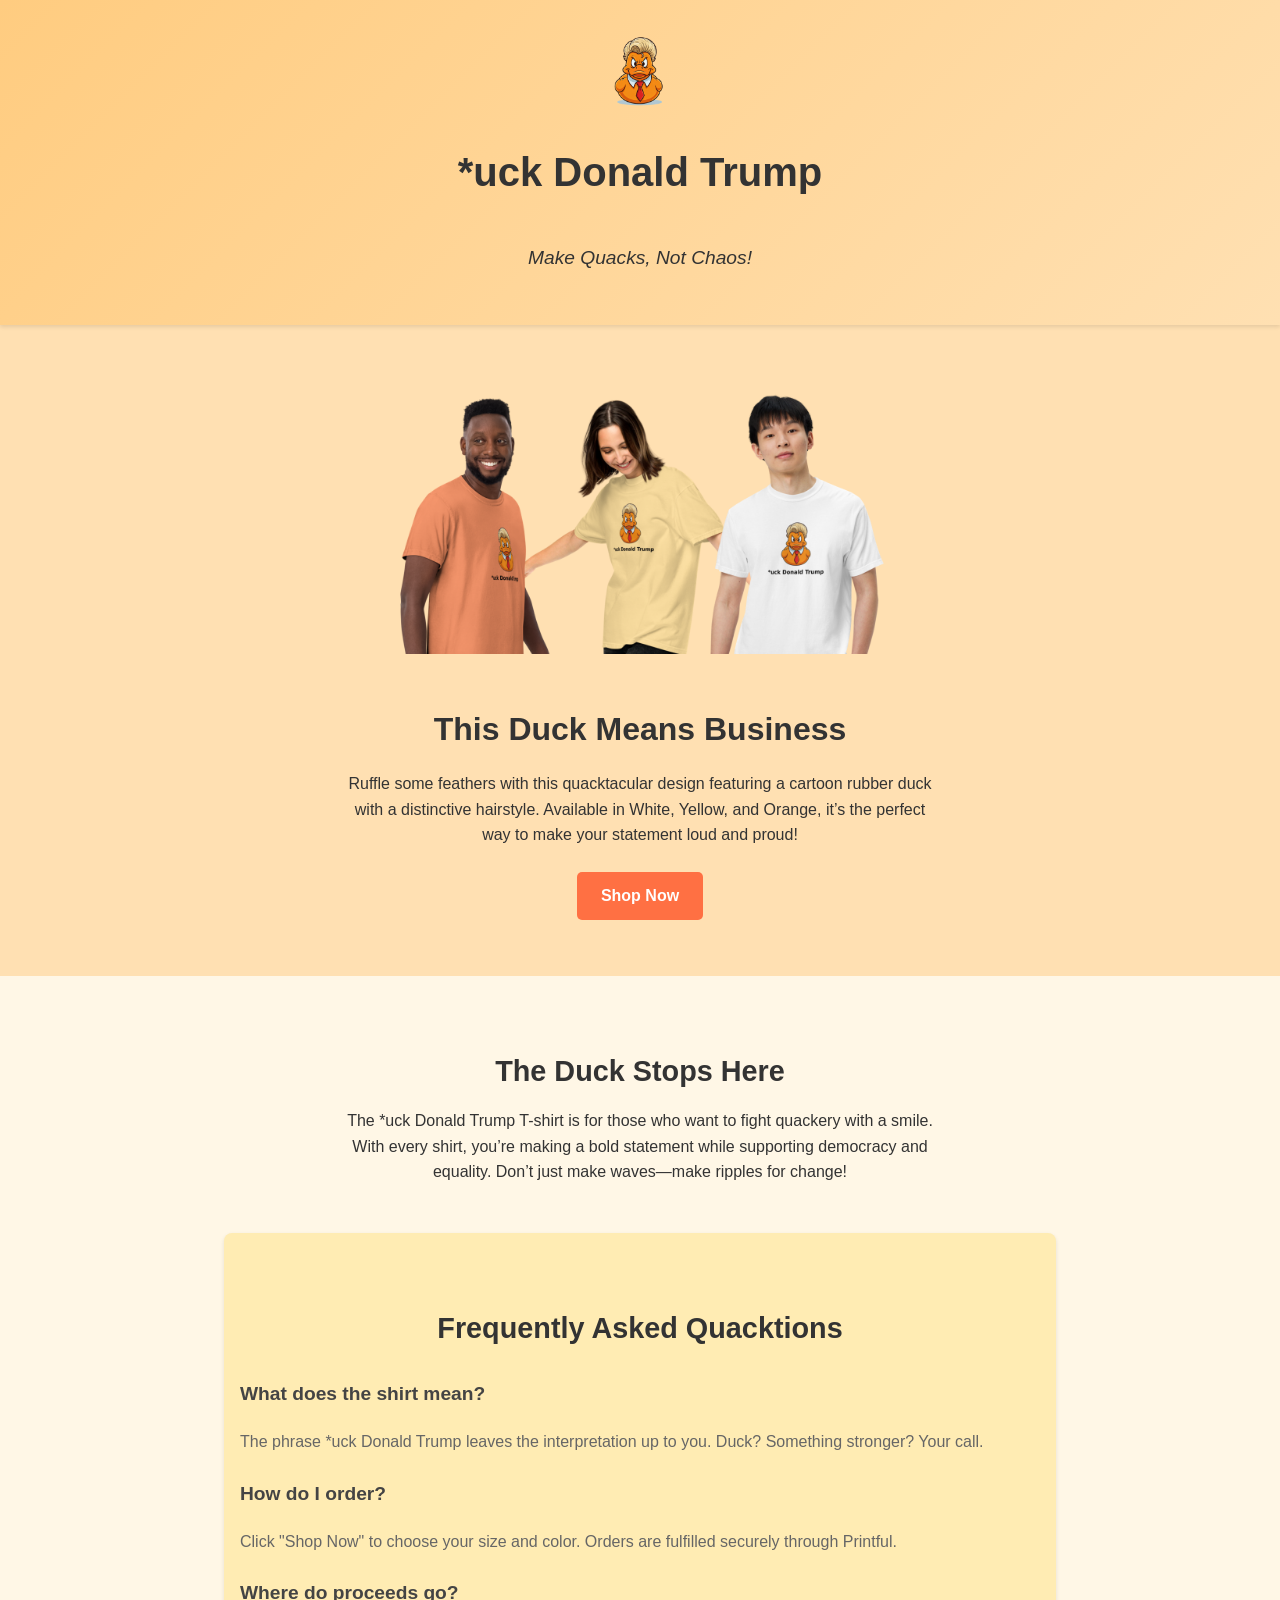
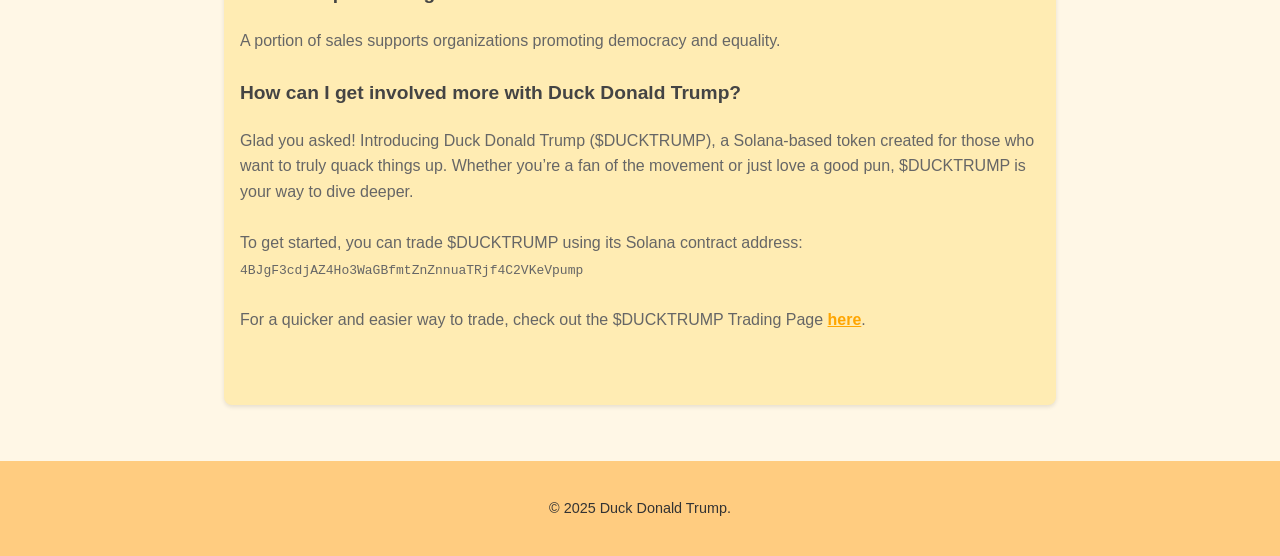
==== index.html @ 755a2a60 "Increased FAQ padding on Desktop..." ====
<!DOCTYPE html>
<html lang="en">
  <head>
    <meta charset="UTF-8" />
    <meta name="viewport" content="width=device-width, initial-scale=1.0" />
    <meta
      name="description"
      content="Shop the *uck Donald Trump T-shirt featuring a cartoon duck with a unique hairstyle. Available in White, Yellow, and Orange, this T-shirt is perfect for making a bold statement with a touch of humor."
    />
    <meta
      name="keywords"
      content="Duck Donald Trump, anti-Trump T-shirt, funny political shirt, rubber duck design, political humor merchandise"
    />
    <meta name="author" content="DuckDonaldTrump" />
    <title>Duck Donald Trump</title>
    <link rel="stylesheet" href="style.css" />
    <link
      rel="shortcut icon"
      type="image/x-icon"
      href="./images/Duck Trump Logo.png"
    />
    <!-- Google tag (gtag.js) -->
    <script
      async
      src="https://www.googletagmanager.com/gtag/js?id=G-KZ0D9X848Z"
    ></script>
    <script>
      window.dataLayer = window.dataLayer || [];
      function gtag() {
        dataLayer.push(arguments);
      }
      gtag("js", new Date());

      gtag("config", "G-KZ0D9X848Z");
    </script>
  </head>

  <body>
    <header>
      <div class="logo">
        <img src="./images/Duck Trump Logo.png" alt="Rubber duck logo" />
      </div>
      <h1 class="main-title">*uck Donald Trump</h1>
      <p class="tagline">Make Quacks, Not Chaos!</p>
    </header>

    <main>
      <section class="hero">
        <img
          src="./images/Duck Shirts.png"
          alt="*uck Donald Trump T-shirt in white, yellow, and orange"
          class="hero-image"
        />
        <h2 class="hero-title">This Duck Means Business</h2>
        <p class="hero-text">
          Ruffle some feathers with this quacktacular design featuring a cartoon
          rubber duck with a distinctive hairstyle. Available in White, Yellow,
          and Orange, it’s the perfect way to make your statement loud and
          proud!
        </p>
        <a
          href="https://duckdonaldtrump.printful.me/product/uck-donald-trump-t-shirt"
          class="btn"
          >Shop Now</a
        >
      </section>

      <section class="about">
        <h2 class="section-title">The Duck Stops Here</h2>
        <p class="about-text">
          The *uck Donald Trump T-shirt is for those who want to fight quackery
          with a smile. With every shirt, you’re making a bold statement while
          supporting democracy and equality. Don’t just make waves—make ripples
          for change!
        </p>
      </section>

      <section class="faq">
        <h2 class="section-title">Frequently Asked Quacktions</h2>
        <div class="faq-item">
          <h3 class="faq-question">What does the shirt mean?</h3>
          <p class="faq-answer">
            The phrase *uck Donald Trump leaves the interpretation up to you.
            Duck? Something stronger? Your call.
          </p>
        </div>
        <div class="faq-item">
          <h3 class="faq-question">How do I order?</h3>
          <p class="faq-answer">
            Click "Shop Now" to choose your size and color. Orders are fulfilled
            securely through Printful.
          </p>
        </div>
        <div class="faq-item">
          <h3 class="faq-question">Where do proceeds go?</h3>
          <p class="faq-answer">
            A portion of sales supports organizations promoting democracy and
            equality.
          </p>
        </div>
        <div class="faq-item">
          <h3 class="faq-question">
            How can I get involved more with Duck Donald Trump?
          </h3>
          <p class="faq-answer">
            Glad you asked! Introducing Duck Donald Trump ($DUCKTRUMP), a
            Solana-based token created for those who want to truly quack things
            up. Whether you’re a fan of the movement or just love a good pun,
            $DUCKTRUMP is your way to dive deeper.
            <br /><br />
            To get started, you can trade $DUCKTRUMP using its Solana contract
            address:
            <code>4BJgF3cdjAZ4Ho3WaGBfmtZnZnnuaTRjf4C2VKeVpump</code>
            <br /><br />
            For a quicker and easier way to trade, check out the $DUCKTRUMP
            Trading Page
            <a
              href="https://pump.fun/coin/4BJgF3cdjAZ4Ho3WaGBfmtZnZnnuaTRjf4C2VKeVpump"
              target="_blank"
              rel="noopener noreferrer"
              style="
                color: #ffa500;
                font-weight: bold;
                text-decoration: underline;
              "
              >here</a
            >.
          </p>
        </div>
      </section>
    </main>

    <footer>
      <p>© 2025 Duck Donald Trump.</p>
    </footer>

    <script src="script.js"></script>
  </body>
</html>
---- style.css ----
/* General Styles */
body {
  font-family: 'Comic Sans MS', 'Arial', sans-serif;
  margin: 0;
  padding: 0;
  background: #fff7e6;
  color: #333;
  line-height: 1.6;
  position: relative; /* Ensure body is a positioned element for the duck effect */
  overflow-x: hidden; /* Prevent horizontal scroll */
}

a {
  text-decoration: none;
  color: inherit;
}

header {
  background: linear-gradient(135deg, #ffcc80, #ffe0b2);
  color: #333;
  text-align: center;
  padding: 2em 1em;
  box-shadow: 0 2px 4px rgba(0, 0, 0, 0.1);
  position: sticky;
  top: 0;
  z-index: 1000;
  display: flex;
  flex-direction: column;
  align-items: center;
  position: relative; /* Ensure header is a positioned element for the duck effect */
}

header .logo img {
  max-width: 80px;
  margin-bottom: 0;
}

.main-title {
  font-size: 2.5em;
  margin: 0.5em 0;
  font-weight: bold;
}

.tagline {
  font-size: 1.2em;
  font-style: italic;
}

.hero {
  text-align: center;
  padding: 3em 1em;
  background: #ffe0b2;
}

.hero-image {
  max-width: 500px;
  width: 80%;
  margin: 0 auto 1em;
}

.hero-title {
  font-size: 2em;
  margin-bottom: 0.5em;
}

.hero-text {
  font-size: 1em;
  max-width: 600px;
  margin: 0 auto 1.5em;
}

.btn {
  display: inline-block;
  padding: 0.7em 1.5em;
  background: #ff7043;
  color: #fff;
  font-size: 1em;
  text-decoration: none;
  border-radius: 5px;
  font-weight: bold;
  transition: background 0.3s ease;
  position: relative;
  overflow: hidden;
}

.btn:hover {
  background: #f4511e;
  transform: scale(1.05);
}

/* About Section */
.about {
  text-align: center;
  padding: 3em 1em;
}

.about .section-title {
  font-size: 1.8em;
  margin-bottom: 0.5em;
}

.about-text {
  font-size: 1em;
  max-width: 600px;
  margin: 0 auto;
}

/* FAQ Section */
.faq {
  background: #ffecb3;
  padding: 3em 1em;
  text-align: center; /* Center-align the section */
  max-width: 800px; /* Limit width for better alignment on desktop */
  margin: 0 auto; /* Center the FAQ section horizontally */
  box-shadow: 0 2px 4px rgba(0, 0, 0, 0.1); /* Optional: Add a subtle shadow for better visual distinction */
  border-radius: 8px; /* Optional: Add rounded corners for a softer look */
  margin-bottom: 3.5em;
}

.faq .section-title {
  font-size: 1.8em;
  margin-bottom: 1em;
  text-align: center;
  color: #333; /* Adjusted color for better readability */
}

.faq-item {
  margin-bottom: 1.5em;
  text-align: left; /* Keep FAQ items left-aligned for readability */
  margin-left: auto; /* Align items within the centered container */
  margin-right: auto;
}

.faq-question {
  font-size: 1.2em;
  font-weight: bold;
  color: #444; /* Adjusted for consistency */
}

.faq-answer {
  font-size: 1em;
  margin-top: 0.5em;
  color: #666;
  line-height: 1.6; /* Improve readability with better spacing */
}

/* Footer */
footer {
  background: #ffcc80;
  text-align: center;
  padding: 1.5em;
  font-size: 0.9em;
}

footer a:hover {
  text-decoration: underline;
}

/* Duck Effect */
.duck {
  position: absolute;
  width: 80px;
  height: 80px;
  background: url('duck-image.png') no-repeat center center;
  background-size: contain;
  animation: float 5s ease-in-out infinite;
  pointer-events: none;
  z-index: 5000; /* Ensure ducks are above other content */
}

.duck.random {
  animation: float 10s ease-in-out infinite, randomMove 10s ease-in-out infinite;
}

@keyframes float {
  0%, 100% {
    transform: translateY(0);
  }
  50% {
    transform: translateY(-10px);
  }
}

@keyframes randomMove {
  0% {
    left: 0%;
    top: 10%;
  }
  25% {
    left: 30%;
    top: 5%;
  }
  50% {
    left: 50%;
    top: 15%;
  }
  75% {
    left: 70%;
    top: 5%;
  }
  100% {
    left: 100%;
    top: 10%;
  }
}

/* Mobile Styles */
@media screen and (max-width: 768px) {
  header {
    flex-direction: row;
    justify-content: flex-start;
    align-items: center;
    padding: 1.5em;
  }

  header .logo img {
    max-width: 60px;
    margin-right: 1em;
  }

  .main-title {
    font-size: 1.8em;
  }

  .tagline {
    display: none;
  }

  .hero-image {
    max-width: 300px;
  }

  .hero-title {
    font-size: 1.5em;
  }

  .hero-text {
    font-size: 0.9em;
  }

  .faq {
    padding: 2em 1em; /* Adjust padding for smaller screens */
    max-width: 90%; /* Ensure the section fits well on mobile devices */
  }

  .faq .section-title {
    font-size: 1.5em; /* Scale down title size for smaller screens */
  }

  .faq-answer {
    font-size: 0.9em; /* Slightly smaller text for answers on mobile */
  }
}
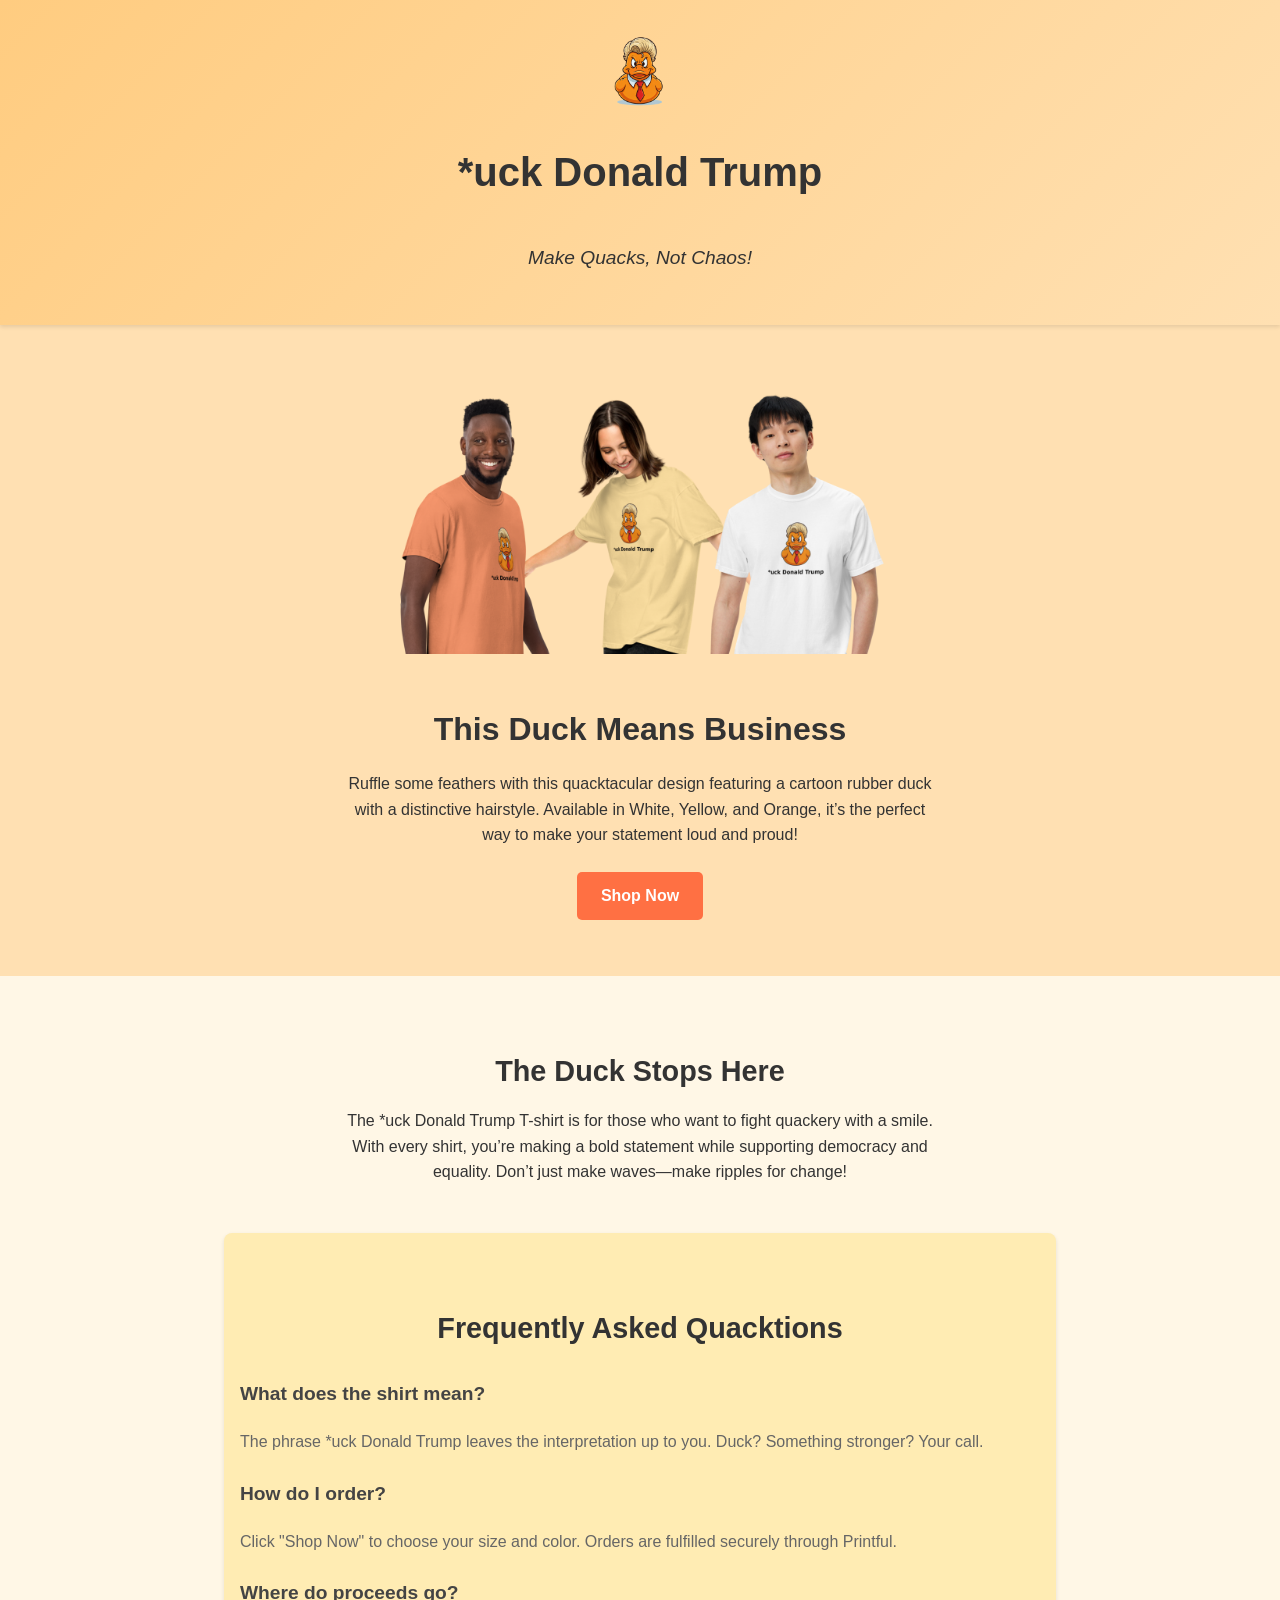
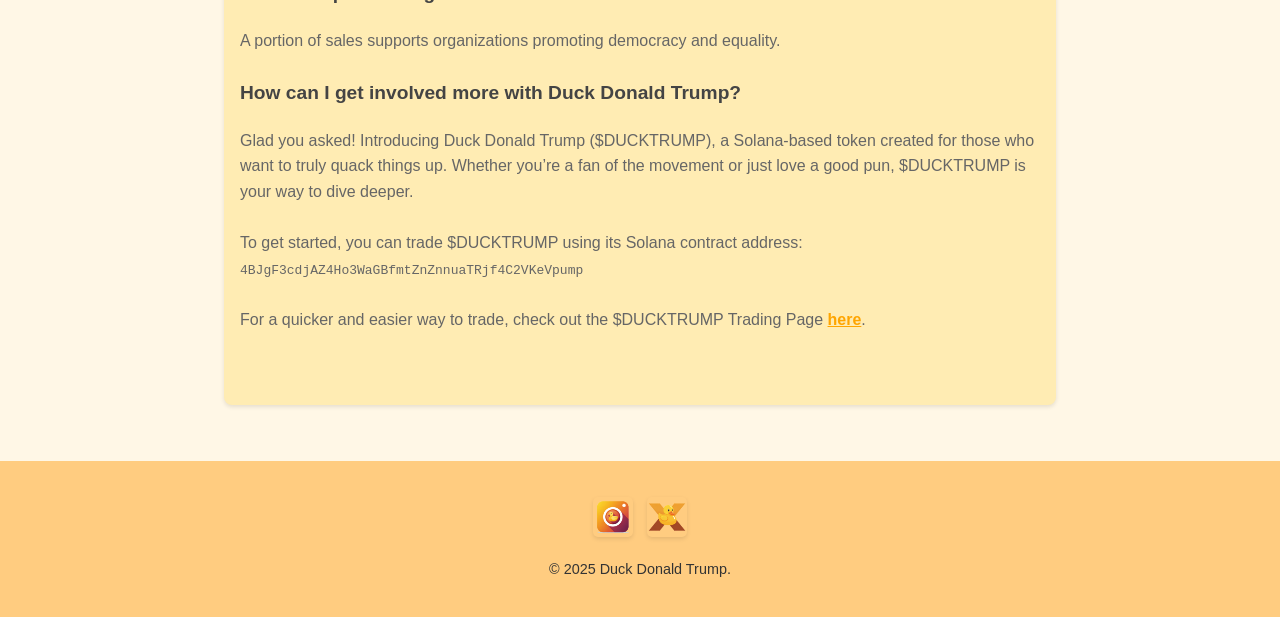
==== commit 1cef3bb6: "Socials" ====
--- a/index.html
+++ b/index.html
@@ -131,6 +131,30 @@
     </main>
 
     <footer>
+      <div class="social-links">
+        <a
+          href="https://www.instagram.com/_uckdonaldtrump"
+          target="_blank"
+          rel="noopener noreferrer"
+        >
+          <img
+            src="./images/Instagram Social Icon.png"
+            alt="Instagram"
+            class="social-icon"
+          />
+        </a>
+        <a
+          href="https://x.com/_uckTrump"
+          target="_blank"
+          rel="noopener noreferrer"
+        >
+          <img
+            src="./images/X Social Icon.png"
+            alt="Twitter/X"
+            class="social-icon"
+          />
+        </a>
+      </div>
       <p>© 2025 Duck Donald Trump.</p>
     </footer>
 
--- a/style.css
+++ b/style.css
@@ -156,6 +156,31 @@
   text-decoration: underline;
 }
 
+.social-links {
+  display: flex;
+  justify-content: center;
+  gap: 1em; /* Space between the icons */
+  margin-top: 1em;
+}
+
+.social-links a {
+  display: inline-block;
+  transition: transform 0.3s ease;
+}
+
+.social-links a:hover {
+  transform: scale(1.1); /* Slight zoom on hover */
+}
+
+.social-icon {
+  width: 40px; /* Adjust the size as needed */
+  height: 40px;
+  object-fit: cover;
+  border-radius: 5px; /* Add slight rounding for consistency */
+  box-shadow: 0 2px 4px rgba(0, 0, 0, 0.1); /* Add a subtle shadow for depth */
+}
+
+
 /* Duck Effect */
 .duck {
   position: absolute;
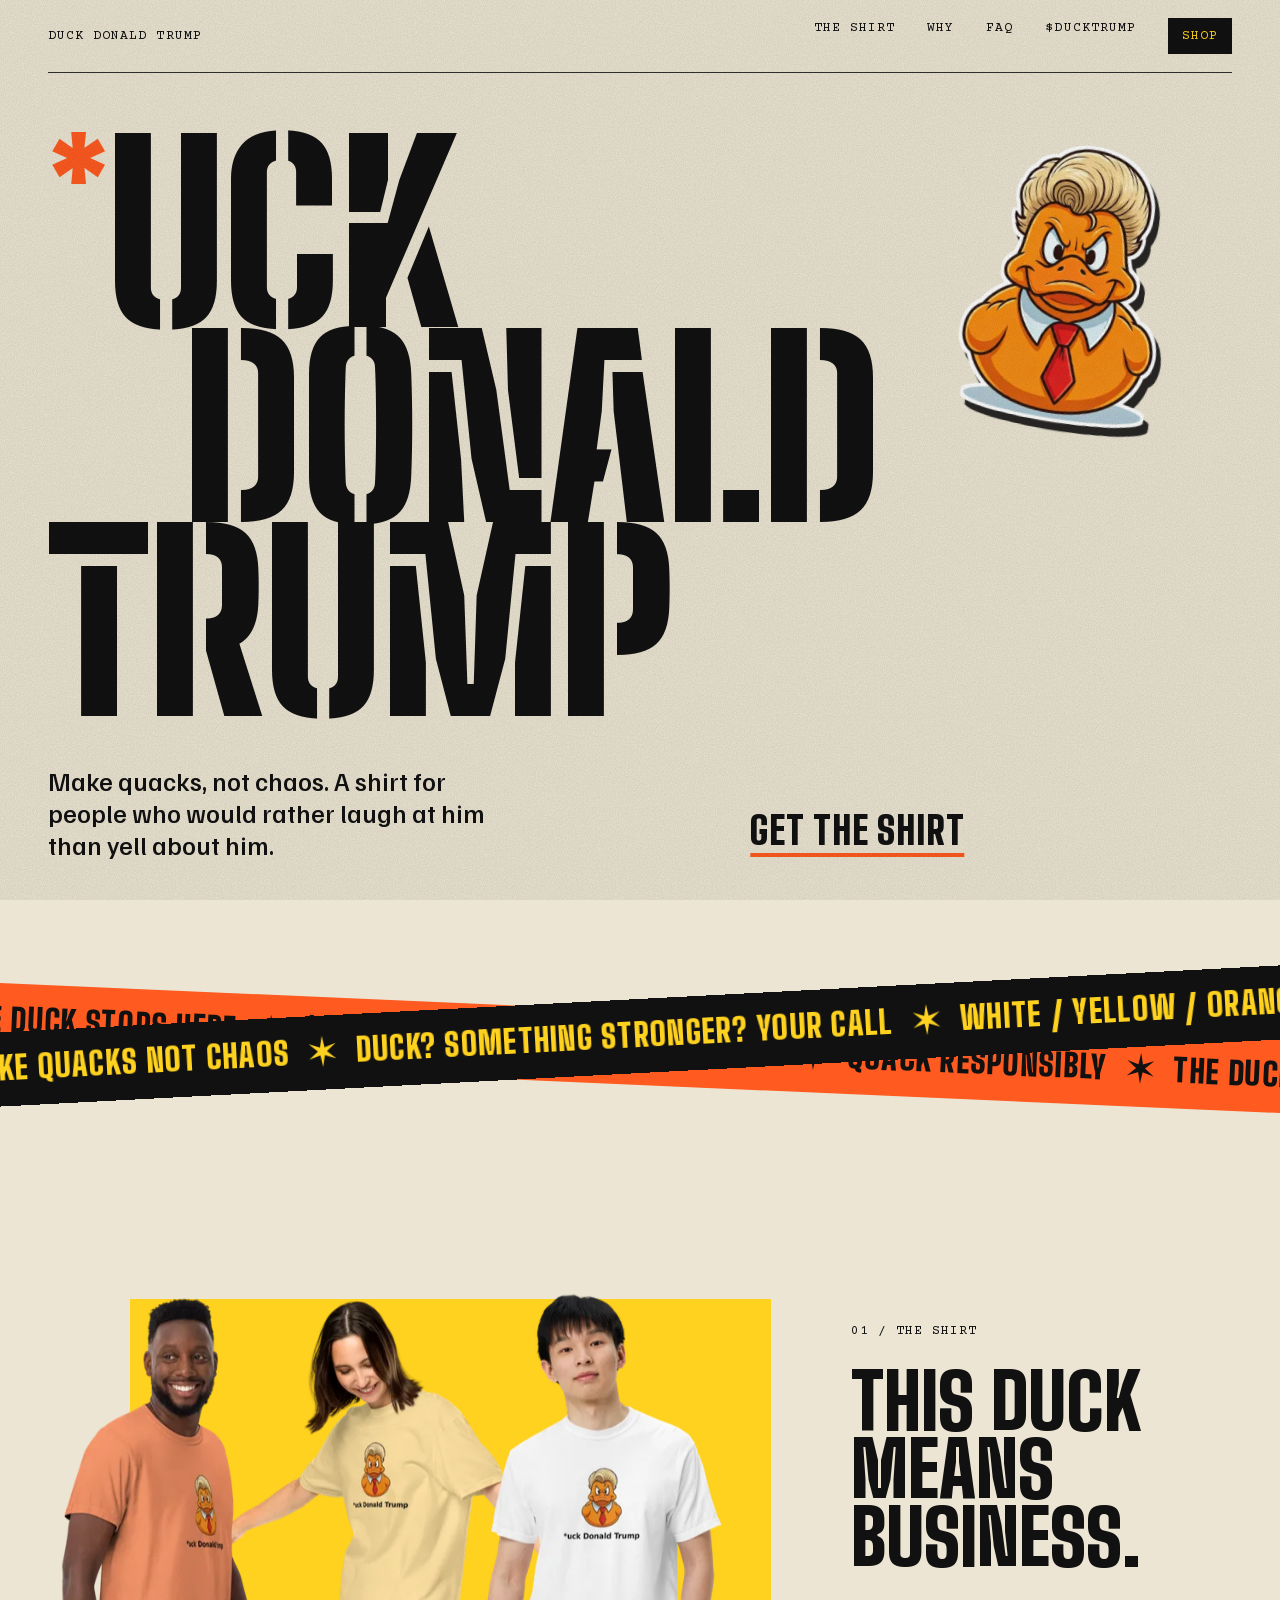
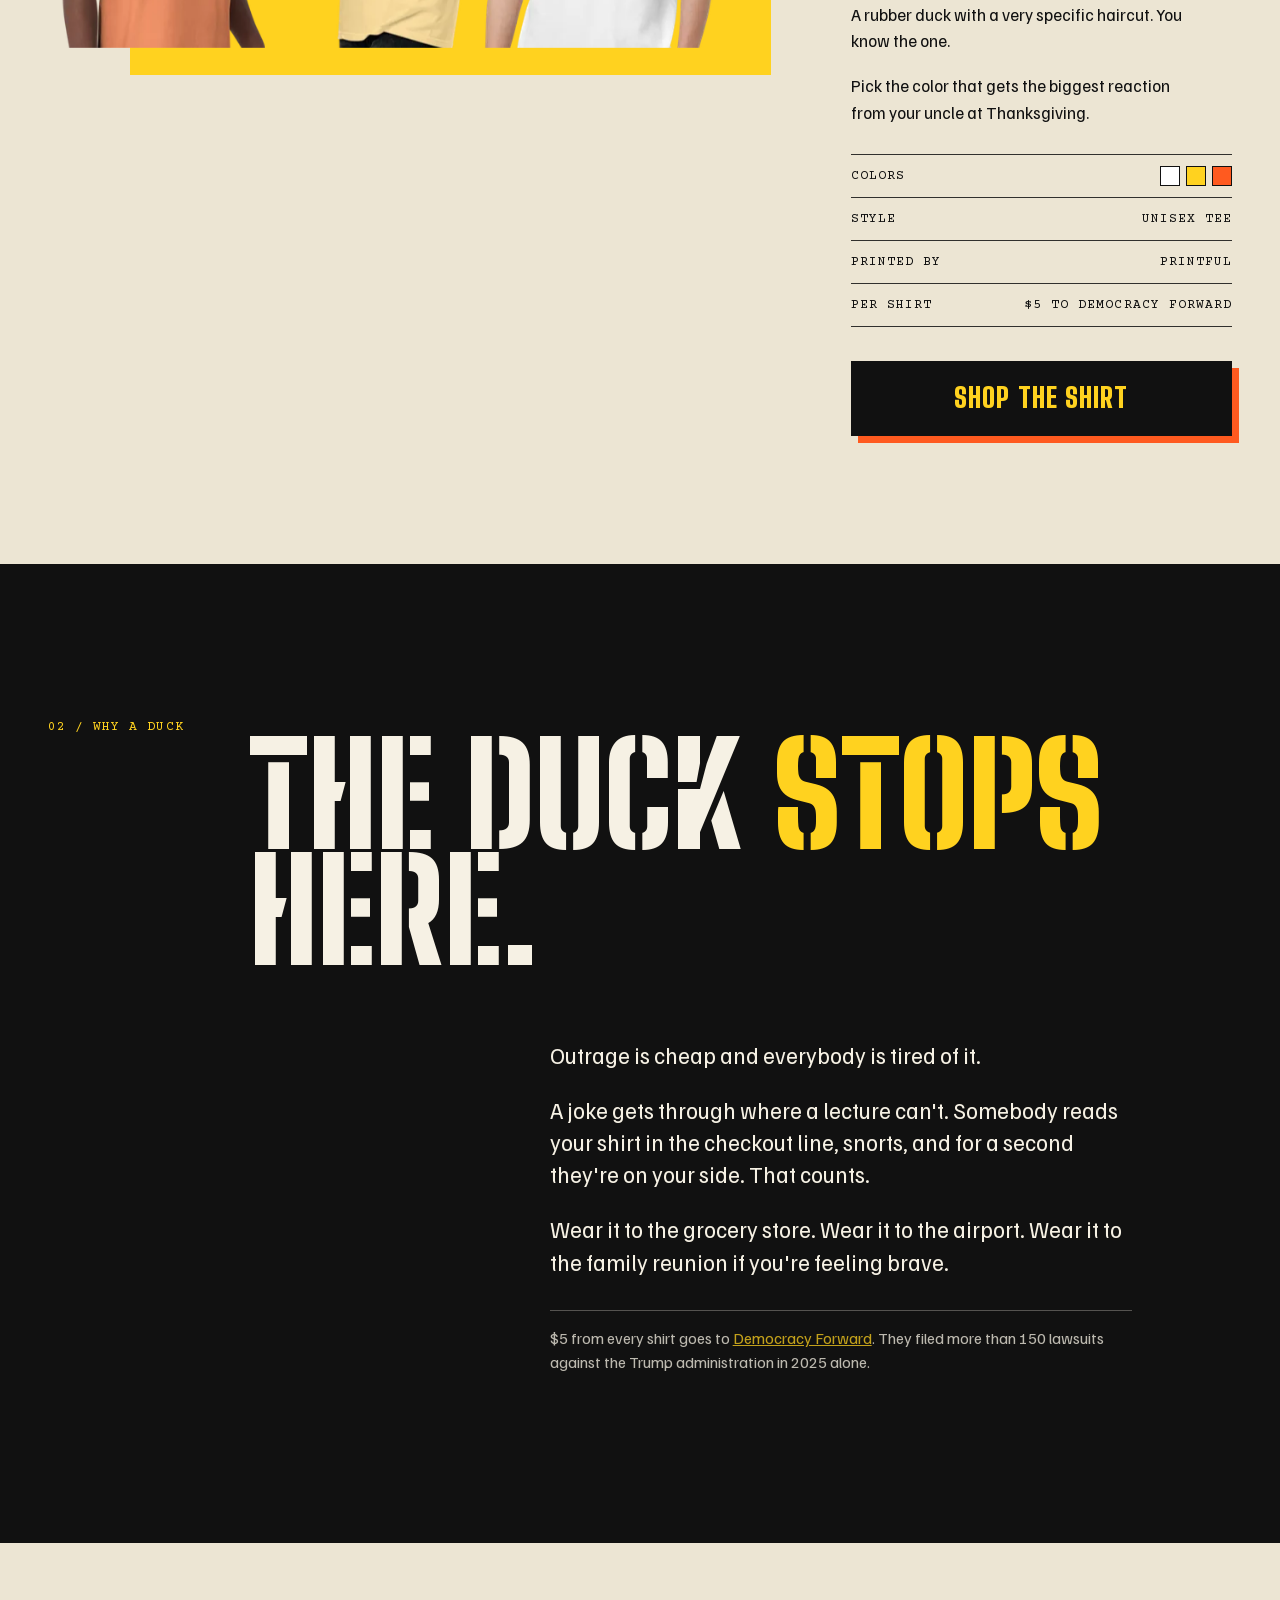
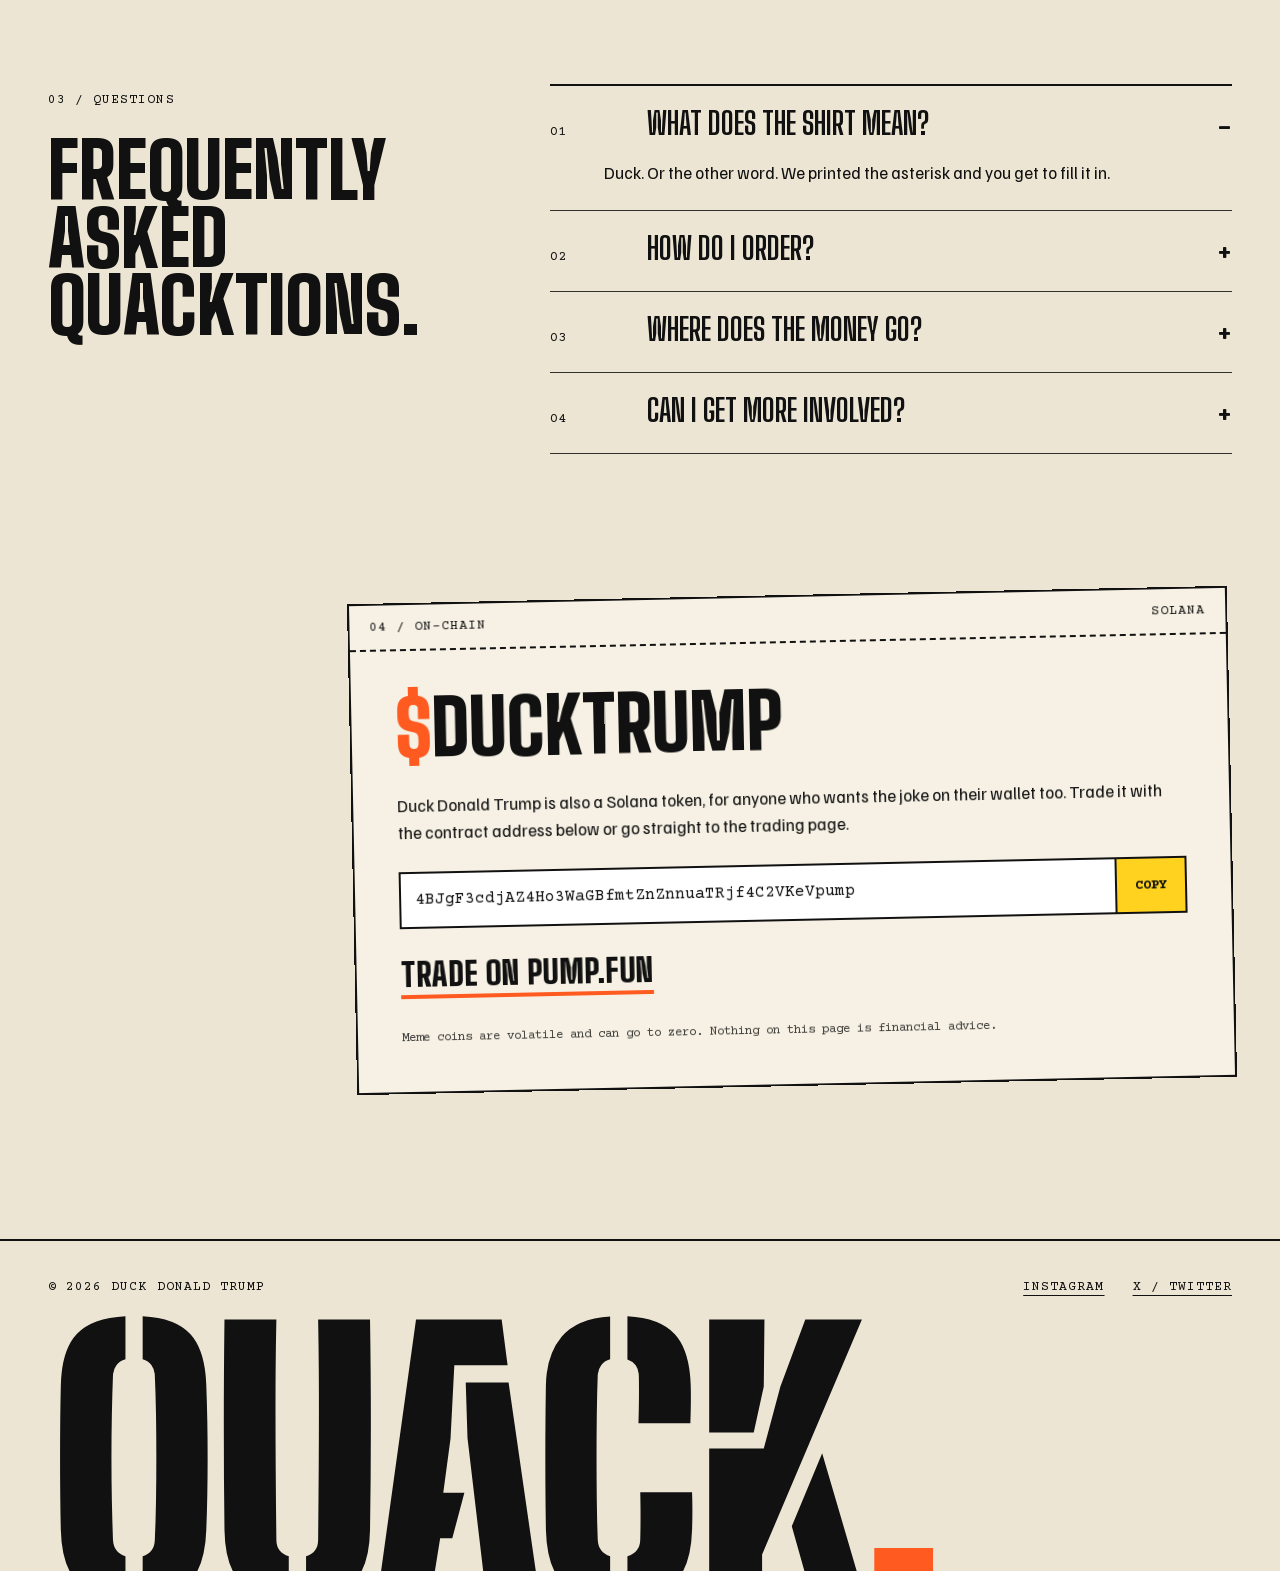
==== commit 75cf09bd: "Redesign site and add donation pledge and SEO baseline New protest-poster design with self-hosted fo" ====
--- a/index.html
+++ b/index.html
@@ -1,163 +1,488 @@
-<!DOCTYPE html>
+<!doctype html>
 <html lang="en">
-  <head>
-    <meta charset="UTF-8" />
-    <meta name="viewport" content="width=device-width, initial-scale=1.0" />
-    <meta
-      name="description"
-      content="Shop the *uck Donald Trump T-shirt featuring a cartoon duck with a unique hairstyle. Available in White, Yellow, and Orange, this T-shirt is perfect for making a bold statement with a touch of humor."
-    />
-    <meta
-      name="keywords"
-      content="Duck Donald Trump, anti-Trump T-shirt, funny political shirt, rubber duck design, political humor merchandise"
-    />
-    <meta name="author" content="DuckDonaldTrump" />
-    <title>Duck Donald Trump</title>
-    <link rel="stylesheet" href="style.css" />
-    <link
-      rel="shortcut icon"
-      type="image/x-icon"
-      href="./images/Duck Trump Logo.png"
-    />
-    <!-- Google tag (gtag.js) -->
-    <script
-      async
-      src="https://www.googletagmanager.com/gtag/js?id=G-KZ0D9X848Z"
-    ></script>
-    <script>
-      window.dataLayer = window.dataLayer || [];
-      function gtag() {
-        dataLayer.push(arguments);
-      }
-      gtag("js", new Date());
-
-      gtag("config", "G-KZ0D9X848Z");
-    </script>
-  </head>
-
-  <body>
-    <header>
-      <div class="logo">
-        <img src="./images/Duck Trump Logo.png" alt="Rubber duck logo" />
-      </div>
-      <h1 class="main-title">*uck Donald Trump</h1>
-      <p class="tagline">Make Quacks, Not Chaos!</p>
-    </header>
-
-    <main>
-      <section class="hero">
-        <img
-          src="./images/Duck Shirts.png"
-          alt="*uck Donald Trump T-shirt in white, yellow, and orange"
-          class="hero-image"
-        />
-        <h2 class="hero-title">This Duck Means Business</h2>
-        <p class="hero-text">
-          Ruffle some feathers with this quacktacular design featuring a cartoon
-          rubber duck with a distinctive hairstyle. Available in White, Yellow,
-          and Orange, it’s the perfect way to make your statement loud and
-          proud!
-        </p>
-        <a
-          href="https://duckdonaldtrump.printful.me/product/uck-donald-trump-t-shirt"
-          class="btn"
-          >Shop Now</a
-        >
-      </section>
-
-      <section class="about">
-        <h2 class="section-title">The Duck Stops Here</h2>
-        <p class="about-text">
-          The *uck Donald Trump T-shirt is for those who want to fight quackery
-          with a smile. With every shirt, you’re making a bold statement while
-          supporting democracy and equality. Don’t just make waves—make ripples
-          for change!
-        </p>
-      </section>
-
-      <section class="faq">
-        <h2 class="section-title">Frequently Asked Quacktions</h2>
-        <div class="faq-item">
-          <h3 class="faq-question">What does the shirt mean?</h3>
-          <p class="faq-answer">
-            The phrase *uck Donald Trump leaves the interpretation up to you.
-            Duck? Something stronger? Your call.
-          </p>
+<head>
+<meta charset="utf-8">
+<meta name="viewport" content="width=device-width, initial-scale=1">
+<title>*uck Donald Trump T-Shirt | $5 a Shirt to Democracy Forward</title>
+<meta name="description" content="The *uck Donald Trump tee: a rubber duck with a very specific haircut, in white, yellow, or orange. $5 from every shirt goes to Democracy Forward.">
+<meta name="author" content="Duck Donald Trump">
+<meta name="robots" content="index, follow, max-image-preview:large">
+<link rel="canonical" href="https://duckdonaldtrump.com/">
+<meta property="og:type" content="website">
+<meta property="og:site_name" content="Duck Donald Trump">
+<meta property="og:url" content="https://duckdonaldtrump.com/">
+<meta property="og:title" content="*uck Donald Trump">
+<meta property="og:description" content="Make quacks, not chaos. The duck shirt in white, yellow, and orange. $5 from every shirt goes to Democracy Forward.">
+<meta property="og:image" content="https://duckdonaldtrump.com/images/og-duck-shirts.jpg">
+<meta property="og:image:width" content="1200">
+<meta property="og:image:height" content="630">
+<meta property="og:image:alt" content="Three people wearing the *uck Donald Trump duck shirt">
+<meta property="og:locale" content="en_US">
+<meta name="twitter:card" content="summary_large_image">
+<meta name="twitter:site" content="@_uckTrump">
+<meta name="twitter:title" content="*uck Donald Trump">
+<meta name="twitter:description" content="Make quacks, not chaos. $5 from every shirt goes to Democracy Forward.">
+<meta name="twitter:image" content="https://duckdonaldtrump.com/images/og-duck-shirts.jpg">
+<meta name="twitter:image:alt" content="Three people wearing the *uck Donald Trump duck shirt">
+<link rel="icon" type="image/png" sizes="48x48" href="images/favicon-48.png">
+<link rel="apple-touch-icon" href="images/apple-touch-icon.png">
+<meta name="theme-color" content="#111111">
+<link rel="preload" href="fonts/big-shoulders-stencil-display.woff2" as="font" type="font/woff2" crossorigin>
+<link rel="preload" href="images/duck-logo.webp" as="image" type="image/webp">
+
+<script type="application/ld+json">
+{
+  "@context": "https://schema.org",
+  "@graph": [
+    {
+      "@type": "Organization",
+      "@id": "https://duckdonaldtrump.com/#org",
+      "name": "Duck Donald Trump",
+      "url": "https://duckdonaldtrump.com/",
+      "logo": "https://duckdonaldtrump.com/images/duck-logo.webp",
+      "sameAs": ["https://www.instagram.com/_uckdonaldtrump", "https://x.com/_uckTrump"]
+    },
+    {
+      "@type": "WebSite",
+      "@id": "https://duckdonaldtrump.com/#site",
+      "url": "https://duckdonaldtrump.com/",
+      "name": "Duck Donald Trump",
+      "publisher": {"@id": "https://duckdonaldtrump.com/#org"},
+      "inLanguage": "en-US"
+    },
+    {
+      "@type": "Product",
+      "name": "*uck Donald Trump T-Shirt",
+      "image": ["https://duckdonaldtrump.com/images/og-duck-shirts.jpg", "https://duckdonaldtrump.com/images/duck-logo.webp"],
+      "description": "Unisex T-shirt with a cartoon rubber duck wearing a familiar orange combover. Available in White, Yellow, and Orange. $5 from every shirt goes to Democracy Forward Foundation.",
+      "brand": {"@id": "https://duckdonaldtrump.com/#org"},
+      "color": "White, Yellow, Orange",
+      "url": "https://duckdonaldtrump.printful.me/product/uck-donald-trump-t-shirt"
+    },
+    {
+      "@type": "FAQPage",
+      "mainEntity": [
+        {"@type": "Question", "name": "What does the shirt mean?", "acceptedAnswer": {"@type": "Answer", "text": "Duck. Or the other word. We printed the asterisk and you get to fill it in."}},
+        {"@type": "Question", "name": "How do I order?", "acceptedAnswer": {"@type": "Answer", "text": "Hit Shop, choose your size and color, and check out. Printful handles payment, printing, and shipping."}},
+        {"@type": "Question", "name": "Where does the money go?", "acceptedAnswer": {"@type": "Answer", "text": "$5 from every shirt goes to Democracy Forward Foundation, a 501(c)(3) legal nonprofit that takes the Trump administration to court when it breaks the law."}}
+      ]
+    }
+  ]
+}
+</script>
+
+<style>
+@font-face{font-family:"Big Shoulders Stencil Display";font-weight:800 900;font-style:normal;font-display:swap;src:url(fonts/big-shoulders-stencil-display.woff2) format("woff2")}
+@font-face{font-family:"Big Shoulders Display";font-weight:700 900;font-style:normal;font-display:swap;src:url(fonts/big-shoulders-display.woff2) format("woff2")}
+@font-face{font-family:"Familjen Grotesk";font-weight:400 700;font-style:normal;font-display:swap;src:url(fonts/familjen-grotesk.woff2) format("woff2")}
+@font-face{font-family:"Courier Prime";font-weight:400;font-style:normal;font-display:swap;src:url(fonts/courier-prime-400.woff2) format("woff2")}
+@font-face{font-family:"Courier Prime";font-weight:700;font-style:normal;font-display:swap;src:url(fonts/courier-prime-700.woff2) format("woff2")}
+:root{
+  --ink:#111111;
+  --paper:#ece5d3;
+  --paper-2:#f6f1e4;
+  --duck:#ffd21f;
+  --hazard:#ff5a1f;
+  --rule:rgba(17,17,17,.85);
+  --stencil:"Big Shoulders Stencil Display", "Arial Narrow", sans-serif;
+  --display:"Big Shoulders Display", "Arial Narrow", sans-serif;
+  --body:"Familjen Grotesk", "Helvetica Neue", Arial, sans-serif;
+  --mono:"Courier Prime", "Courier New", monospace;
+}
+*,*::before,*::after{box-sizing:border-box}
+html{scroll-behavior:smooth;overflow-x:clip}
+body{
+  margin:0;
+  background:var(--paper);
+  color:var(--ink);
+  font-family:var(--body);
+  font-size:1.0625rem;
+  line-height:1.55;
+  overflow-x:clip;
+}
+/* paper grain over everything */
+body::after{
+  content:"";
+  position:fixed; inset:0;
+  pointer-events:none;
+  z-index:100;
+  opacity:.22;
+  mix-blend-mode:multiply;
+  background-image:url("data:image/svg+xml,%3Csvg xmlns='http://www.w3.org/2000/svg' width='220' height='220'%3E%3Cfilter id='n'%3E%3CfeTurbulence type='fractalNoise' baseFrequency='.9' numOctaves='3' stitchTiles='stitch'/%3E%3CfeColorMatrix values='0 0 0 0 0 0 0 0 0 0 0 0 0 0 0 0 0 0 .55 0'/%3E%3C/filter%3E%3Crect width='100%25' height='100%25' filter='url(%23n)'/%3E%3C/svg%3E");
+}
+img{max-width:100%;height:auto;display:block}
+a{color:inherit}
+:focus-visible{outline:3px solid var(--hazard);outline-offset:3px}
+
+.wrap{max-width:1320px;margin:0 auto;padding:0 clamp(16px,4vw,48px)}
+.label{
+  font-family:var(--mono);
+  font-size:.8125rem;
+  letter-spacing:.08em;
+  text-transform:uppercase;
+}
+
+/* ---------- top bar ---------- */
+.bar{
+  display:flex;justify-content:space-between;align-items:center;
+  padding:18px 0;
+  border-bottom:1px solid var(--rule);
+}
+.bar a{text-decoration:none}
+.bar nav{display:flex;gap:clamp(14px,3vw,32px)}
+.bar nav a:hover{text-decoration:underline;text-underline-offset:4px}
+.bar .shop{background:var(--ink);color:var(--duck);padding:8px 14px}
+.bar .shop:hover{background:var(--hazard);color:var(--ink);text-decoration:none}
+@media (max-width:620px){ .bar nav a:not(.shop){display:none} }
+
+/* ---------- hero ---------- */
+.hero{position:relative;padding-top:clamp(28px,5vw,64px)}
+.hero-grid{display:grid;grid-template-columns:repeat(12,1fr);gap:0 20px;align-items:end}
+.hero h1{
+  grid-column:1 / span 10;
+  margin:0;
+  font-family:var(--stencil);
+  font-weight:900;
+  text-transform:uppercase;
+  line-height:.8;
+  letter-spacing:-.01em;
+  font-size:clamp(5.2rem,19vw,17.5rem);
+}
+.hero h1 span{display:block}
+.hero h1 .ast{display:inline;color:var(--hazard)}
+.hero h1 .indent{padding-left:.55em}
+.hero-grid{position:relative}
+.sticker{
+  position:absolute;right:0;top:-10px;
+  width:min(26vw,320px);
+  transform:rotate(9deg);
+  filter:
+    drop-shadow(3px 0 0 #fff) drop-shadow(-3px 0 0 #fff)
+    drop-shadow(0 3px 0 #fff) drop-shadow(0 -3px 0 #fff)
+    drop-shadow(6px 8px 0 rgba(17,17,17,.9));
+  z-index:2;
+}
+.hero-foot{
+  display:grid;grid-template-columns:repeat(12,1fr);gap:20px;
+  margin-top:clamp(24px,4vw,44px);
+  padding-bottom:clamp(64px,9vw,120px);
+}
+.hero-foot p{grid-column:1 / span 5;margin:0;font-size:clamp(1.25rem,2.2vw,1.6rem);line-height:1.25;font-weight:500}
+.hero-foot .go{grid-column:8 / span 5;align-self:end;justify-self:start}
+.go{
+  font-family:var(--display);font-weight:900;text-transform:uppercase;
+  font-size:clamp(1.6rem,3vw,2.4rem);letter-spacing:.02em;
+  text-decoration:underline;text-decoration-thickness:4px;text-underline-offset:8px;
+  text-decoration-color:var(--hazard);
+}
+.go:hover{text-decoration-color:var(--ink)}
+@media (max-width:760px){
+  .hero-grid{display:block;position:relative}
+  .hero h1{position:relative;z-index:1;font-size:clamp(4.6rem,24vw,9rem)}
+  .sticker{position:absolute;right:4px;top:-22px;width:27vw;transform:rotate(9deg)}
+  .hero-foot p,.hero-foot .go{grid-column:1 / -1}
+}
+
+/* ---------- tape ---------- */
+.tape-zone{position:relative;height:clamp(130px,16vw,190px);margin:-30px 0 0;overflow:hidden}
+.tape{
+  position:absolute;left:-5%;width:110%;
+  white-space:nowrap;overflow:hidden;
+  font-family:var(--display);font-weight:900;text-transform:uppercase;
+  font-size:clamp(1.3rem,2.6vw,2rem);letter-spacing:.04em;
+  padding:12px 0;
+}
+.tape.a{top:28%;background:var(--ink);color:var(--duck);transform:rotate(-3deg);z-index:2}
+.tape.b{top:34%;background:var(--hazard);color:var(--ink);transform:rotate(2.5deg)}
+.tape .track{display:inline-block;animation:run 38s linear infinite}
+.tape.b .track{animation-direction:reverse;animation-duration:46s}
+.tape i{font-style:normal;padding:0 .6em}
+@keyframes run{from{transform:translateX(0)}to{transform:translateX(-50%)}}
+
+/* ---------- product ---------- */
+.product{padding-block:clamp(70px,10vw,140px)}
+.p-grid{display:grid;grid-template-columns:repeat(12,1fr);gap:0 20px}
+.p-img{grid-column:1 / span 7;position:relative;align-self:start}
+.p-img::before{
+  content:"";position:absolute;
+  inset:9% -6% -7% 12%;
+  background:var(--duck);
+  z-index:0;
+}
+.p-img img{position:relative;z-index:1;width:100%}
+.p-copy{grid-column:9 / span 4;padding-top:clamp(0px,4vw,60px)}
+.p-copy h2,.faq h2,.coin h2{
+  font-family:var(--display);font-weight:900;text-transform:uppercase;
+  line-height:.88;margin:.35em 0 .4em;
+  font-size:clamp(3rem,6vw,5.5rem);
+}
+.p-copy p{margin:0 0 1.1em;max-width:34ch}
+.specs{list-style:none;margin:28px 0 34px;padding:0;border-top:1px solid var(--rule)}
+.specs li{display:flex;justify-content:space-between;gap:16px;padding:11px 0;border-bottom:1px solid var(--rule)}
+.swatches{display:flex;gap:6px}
+.swatches b{width:20px;height:20px;border:1px solid var(--ink);display:inline-block}
+.block-link{
+  display:block;text-align:center;text-decoration:none;
+  background:var(--ink);color:var(--duck);
+  font-family:var(--display);font-weight:900;text-transform:uppercase;
+  font-size:1.7rem;letter-spacing:.04em;padding:16px 20px;
+  box-shadow:7px 7px 0 var(--hazard);
+  transition:transform .12s ease, box-shadow .12s ease;
+}
+.block-link:hover{transform:translate(3px,3px);box-shadow:4px 4px 0 var(--hazard)}
+.block-link:active{transform:translate(7px,7px);box-shadow:0 0 0 var(--hazard)}
+@media (max-width:860px){
+  .p-img,.p-copy{grid-column:1 / -1}
+  .p-img::before{inset:8% 0 -5% 10%}
+  .p-copy{padding-top:56px}
+}
+
+/* ---------- manifesto ---------- */
+.manifesto{background:var(--ink);color:var(--paper-2);padding:clamp(80px,12vw,170px) 0}
+.m-grid{display:grid;grid-template-columns:repeat(12,1fr);gap:0 20px}
+.manifesto .label{grid-column:1 / span 3;color:var(--duck)}
+.manifesto h2{
+  grid-column:3 / span 10;margin:0 0 .5em;
+  font-family:var(--stencil);font-weight:900;text-transform:uppercase;
+  font-size:clamp(3.6rem,11vw,10rem);line-height:.82;
+}
+.manifesto h2 em{font-style:normal;color:var(--duck)}
+.m-body{grid-column:6 / span 6;font-size:clamp(1.15rem,1.8vw,1.4rem);line-height:1.45}
+.m-body p{margin:0 0 1em}
+.m-body .small a{color:var(--duck)}
+.m-body .small{font-size:1rem;opacity:.75;border-top:1px solid rgba(246,241,228,.4);padding-top:1em;margin-top:2em}
+@media (max-width:860px){
+  .manifesto .label,.manifesto h2,.m-body{grid-column:1 / -1}
+  .manifesto .label{margin-bottom:18px}
+}
+
+/* ---------- faq ---------- */
+.faq{padding-block:clamp(80px,11vw,150px)}
+.f-grid{display:grid;grid-template-columns:repeat(12,1fr);gap:0 20px}
+.f-head{grid-column:1 / span 4}
+.f-head .inner{position:sticky;top:30px}
+.f-list{grid-column:6 / span 7;border-top:2px solid var(--ink)}
+details{border-bottom:1px solid var(--rule)}
+summary{
+  list-style:none;cursor:pointer;
+  display:grid;grid-template-columns:3.2em 1fr 1.4em;align-items:baseline;
+  padding:22px 0;
+  font-family:var(--display);font-weight:700;text-transform:uppercase;
+  font-size:clamp(1.4rem,2.4vw,1.9rem);line-height:1.05;
+}
+summary::-webkit-details-marker{display:none}
+summary .n{font-family:var(--mono);font-size:.85rem;font-weight:400}
+summary::after{content:"+";font-family:var(--mono);font-size:1.6rem;text-align:right}
+details[open] summary::after{content:"\2013"}
+summary:hover{color:var(--hazard)}
+details p{margin:-6px 0 24px 3.2em;max-width:52ch}
+@media (max-width:860px){
+  .f-head,.f-list{grid-column:1 / -1}
+}
+
+/* ---------- coin ---------- */
+.coin{padding-bottom:clamp(90px,12vw,160px)}
+.ticket{
+  max-width:880px;margin-left:auto;
+  background:var(--paper-2);
+  border:2px solid var(--ink);
+  transform:rotate(-1.2deg);
+  position:relative;
+}
+.ticket-top{display:flex;justify-content:space-between;padding:12px 20px;border-bottom:2px dashed var(--ink)}
+.ticket-body{padding:clamp(22px,4vw,44px)}
+.coin h2{margin-top:0;color:var(--ink)}
+.coin h2 span{color:var(--hazard)}
+.ca{
+  display:flex;gap:0;margin:26px 0 22px;
+  border:2px solid var(--ink);
+}
+.ca code{
+  flex:1;min-width:0;
+  font-family:var(--mono);font-size:clamp(.78rem,1.6vw,1rem);
+  padding:14px;overflow-wrap:anywhere;background:#fff;
+}
+.ca button{
+  font-family:var(--mono);font-weight:700;text-transform:uppercase;font-size:.85rem;
+  background:var(--duck);color:var(--ink);border:0;border-left:2px solid var(--ink);
+  padding:0 18px;cursor:pointer;
+}
+.ca button:hover{background:var(--hazard)}
+.coin .go{font-size:clamp(1.4rem,2.6vw,2rem)}
+.fine{font-family:var(--mono);font-size:.78rem;margin:28px 0 0;opacity:.8}
+
+/* ---------- footer ---------- */
+footer{border-top:2px solid var(--ink);padding:36px 0 0;overflow:hidden}
+.f-row{display:flex;flex-wrap:wrap;justify-content:space-between;gap:16px 40px}
+.socials{display:flex;gap:28px}
+.socials a{text-underline-offset:5px}
+.socials a:hover{color:var(--hazard)}
+.huge{
+  font-family:var(--stencil);font-weight:900;text-transform:uppercase;
+  font-size:clamp(5rem,27vw,26rem);line-height:.78;
+  margin:32px 0 -.08em;letter-spacing:-.02em;
+  color:var(--ink);white-space:nowrap;
+}
+.huge b{color:var(--hazard)}
+
+@media (prefers-reduced-motion:reduce){
+  html{scroll-behavior:auto}
+  .tape .track{animation:none}
+  .block-link{transition:none}
+}
+</style>
+</head>
+<body>
+
+<header class="wrap">
+  <div class="bar">
+    <a href="#top" class="label">Duck Donald Trump</a>
+    <nav class="label">
+      <a href="#shirt">The shirt</a>
+      <a href="#why">Why</a>
+      <a href="#faq">FAQ</a>
+      <a href="#coin">$DUCKTRUMP</a>
+      <a class="shop" href="https://duckdonaldtrump.printful.me/product/uck-donald-trump-t-shirt">Shop</a>
+    </nav>
+  </div>
+</header>
+
+<main id="top">
+
+  <section class="hero wrap">
+    <div class="hero-grid">
+      <h1 aria-label="*uck Donald Trump">
+        <span><span class="ast">*</span>UCK</span>
+        <span class="indent">DONALD</span>
+        <span>TRUMP</span>
+      </h1>
+      <img class="sticker" src="images/duck-logo.webp" alt="Rubber duck with a familiar orange combover and a red tie" width="420" height="420" fetchpriority="high">
+    </div>
+    <div class="hero-foot">
+      <p>Make quacks, not chaos. A shirt for people who would rather laugh at him than yell about him.</p>
+      <a class="go" href="#shirt">Get the shirt</a>
+    </div>
+  </section>
+
+  <div class="tape-zone" aria-hidden="true">
+    <div class="tape a"><div class="track">
+      <i>Make quacks not chaos</i>✶<i>Duck? Something stronger? Your call</i>✶<i>White / Yellow / Orange</i>✶<i>Make quacks not chaos</i>✶<i>Duck? Something stronger? Your call</i>✶<i>White / Yellow / Orange</i>✶
+    </div></div>
+    <div class="tape b"><div class="track">
+      <i>The duck stops here</i>✶<i>$5 a shirt to Democracy Forward</i>✶<i>Quack responsibly</i>✶<i>The duck stops here</i>✶<i>$5 a shirt to Democracy Forward</i>✶<i>Quack responsibly</i>✶
+    </div></div>
+  </div>
+
+  <section class="product wrap" id="shirt">
+    <div class="p-grid">
+      <div class="p-img">
+        <picture><source type="image/webp" srcset="images/duck-shirts-800.webp 800w, images/duck-shirts.webp 1400w" sizes="(max-width: 860px) 100vw, 58vw"><img src="images/Duck%20Shirts.png" alt="Three people wearing the *uck Donald Trump T-shirt in orange, yellow, and white" width="1400" height="788" loading="lazy" decoding="async"></picture>
+      </div>
+      <div class="p-copy">
+        <span class="label">01 / The shirt</span>
+        <h2>This duck means business.</h2>
+        <p>A rubber duck with a very specific haircut. You know the one.</p>
+        <p>Pick the color that gets the biggest reaction from your uncle at Thanksgiving.</p>
+        <ul class="specs label">
+          <li><span>Colors</span><span class="swatches" aria-label="White, Yellow, Orange"><b style="background:#fff"></b><b style="background:var(--duck)"></b><b style="background:var(--hazard)"></b></span></li>
+          <li><span>Style</span><span>Unisex tee</span></li>
+          <li><span>Printed by</span><span>Printful</span></li>
+          <li><span>Per shirt</span><span>$5 to Democracy Forward</span></li>
+        </ul>
+        <a class="block-link" href="https://duckdonaldtrump.printful.me/product/uck-donald-trump-t-shirt">Shop the shirt</a>
+      </div>
+    </div>
+  </section>
+
+  <section class="manifesto" id="why">
+    <div class="wrap m-grid">
+      <span class="label">02 / Why a duck</span>
+      <h2>The duck <em>stops</em> here.</h2>
+      <div class="m-body">
+        <p>Outrage is cheap and everybody is tired of it.</p>
+        <p>A joke gets through where a lecture can't. Somebody reads your shirt in the checkout line, snorts, and for a second they're on your side. That counts.</p>
+        <p>Wear it to the grocery store. Wear it to the airport. Wear it to the family reunion if you're feeling brave.</p>
+        <p class="small">$5 from every shirt goes to <a href="https://democracyforward.org/donate/" rel="noopener">Democracy Forward</a>. They filed more than 150 lawsuits against the Trump administration in 2025 alone.</p>
+      </div>
+    </div>
+  </section>
+
+  <section class="faq wrap" id="faq">
+    <div class="f-grid">
+      <div class="f-head"><div class="inner">
+        <span class="label">03 / Questions</span>
+        <h2>Frequently asked quacktions.</h2>
+      </div></div>
+      <div class="f-list">
+        <details open>
+          <summary><span class="n">01</span><span>What does the shirt mean?</span></summary>
+          <p>Duck. Or the other word. We printed the asterisk and you get to fill it in.</p>
+        </details>
+        <details>
+          <summary><span class="n">02</span><span>How do I order?</span></summary>
+          <p>Hit Shop, choose your size and color, and check out. Printful handles payment, printing, and shipping.</p>
+        </details>
+        <details>
+          <summary><span class="n">03</span><span>Where does the money go?</span></summary>
+          <p>$5 from every shirt goes to <a href="https://democracyforward.org/donate/" rel="noopener">Democracy Forward Foundation</a>, a 501(c)(3) legal nonprofit that takes the Trump administration to court when it breaks the law. Lawyers are slower than tweets. They also win more.</p>
+        </details>
+        <details>
+          <summary><span class="n">04</span><span>Can I get more involved?</span></summary>
+          <p>Yes. There's a token. Scroll down.</p>
+        </details>
+      </div>
+    </div>
+  </section>
+
+  <section class="coin wrap" id="coin">
+    <div class="ticket">
+      <div class="ticket-top label"><span>04 / On-chain</span><span>Solana</span></div>
+      <div class="ticket-body">
+        <h2><span>$</span>DUCKTRUMP</h2>
+        <p>Duck Donald Trump is also a Solana token, for anyone who wants the joke on their wallet too. Trade it with the contract address below or go straight to the trading page.</p>
+        <div class="ca">
+          <code id="ca">4BJgF3cdjAZ4Ho3WaGBfmtZnZnnuaTRjf4C2VKeVpump</code>
+          <button type="button" id="copy">Copy</button>
         </div>
-        <div class="faq-item">
-          <h3 class="faq-question">How do I order?</h3>
-          <p class="faq-answer">
-            Click "Shop Now" to choose your size and color. Orders are fulfilled
-            securely through Printful.
-          </p>
-        </div>
-        <div class="faq-item">
-          <h3 class="faq-question">Where do proceeds go?</h3>
-          <p class="faq-answer">
-            A portion of sales supports organizations promoting democracy and
-            equality.
-          </p>
-        </div>
-        <div class="faq-item">
-          <h3 class="faq-question">
-            How can I get involved more with Duck Donald Trump?
-          </h3>
-          <p class="faq-answer">
-            Glad you asked! Introducing Duck Donald Trump ($DUCKTRUMP), a
-            Solana-based token created for those who want to truly quack things
-            up. Whether you’re a fan of the movement or just love a good pun,
-            $DUCKTRUMP is your way to dive deeper.
-            <br /><br />
-            To get started, you can trade $DUCKTRUMP using its Solana contract
-            address:
-            <code>4BJgF3cdjAZ4Ho3WaGBfmtZnZnnuaTRjf4C2VKeVpump</code>
-            <br /><br />
-            For a quicker and easier way to trade, check out the $DUCKTRUMP
-            Trading Page
-            <a
-              href="https://pump.fun/coin/4BJgF3cdjAZ4Ho3WaGBfmtZnZnnuaTRjf4C2VKeVpump"
-              target="_blank"
-              rel="noopener noreferrer"
-              style="
-                color: #ffa500;
-                font-weight: bold;
-                text-decoration: underline;
-              "
-              >here</a
-            >.
-          </p>
-        </div>
-      </section>
-    </main>
-
-    <footer>
-      <div class="social-links">
-        <a
-          href="https://www.instagram.com/_uckdonaldtrump"
-          target="_blank"
-          rel="noopener noreferrer"
-        >
-          <img
-            src="./images/Instagram Social Icon.png"
-            alt="Instagram"
-            class="social-icon"
-          />
-        </a>
-        <a
-          href="https://x.com/_uckTrump"
-          target="_blank"
-          rel="noopener noreferrer"
-        >
-          <img
-            src="./images/X Social Icon.png"
-            alt="Twitter/X"
-            class="social-icon"
-          />
-        </a>
-      </div>
-      <p>© 2025 Duck Donald Trump.</p>
-    </footer>
-
-    <script src="script.js"></script>
-  </body>
+        <a class="go" href="https://pump.fun/coin/4BJgF3cdjAZ4Ho3WaGBfmtZnZnnuaTRjf4C2VKeVpump">Trade on pump.fun</a>
+        <p class="fine">Meme coins are volatile and can go to zero. Nothing on this page is financial advice.</p>
+      </div>
+    </div>
+  </section>
+
+</main>
+
+<footer>
+  <div class="wrap">
+    <div class="f-row label">
+      <span>&copy; <span id="yr">2026</span> Duck Donald Trump</span>
+      <div class="socials">
+        <a href="https://www.instagram.com/_uckdonaldtrump">Instagram</a>
+        <a href="https://x.com/_uckTrump">X / Twitter</a>
+      </div>
+    </div>
+    <div class="huge" aria-hidden="true">Quack<b>.</b></div>
+  </div>
+</footer>
+
+<script>
+(function(){
+  var y=document.getElementById('yr'); if(y) y.textContent=new Date().getFullYear();
+  var b=document.getElementById('copy'), c=document.getElementById('ca');
+  if(!b||!c) return;
+  b.addEventListener('click',function(){
+    var t=c.textContent.trim();
+    var done=function(){b.textContent='Copied';setTimeout(function(){b.textContent='Copy'},1600)};
+    if(navigator.clipboard&&navigator.clipboard.writeText){
+      navigator.clipboard.writeText(t).then(done,function(){fallback(t);done()});
+    } else { fallback(t); done(); }
+  });
+  function fallback(t){
+    var r=document.createRange(); r.selectNodeContents(c);
+    var s=window.getSelection(); s.removeAllRanges(); s.addRange(r);
+    try{document.execCommand('copy')}catch(e){}
+  }
+})();
+</script>
+</body>
 </html>
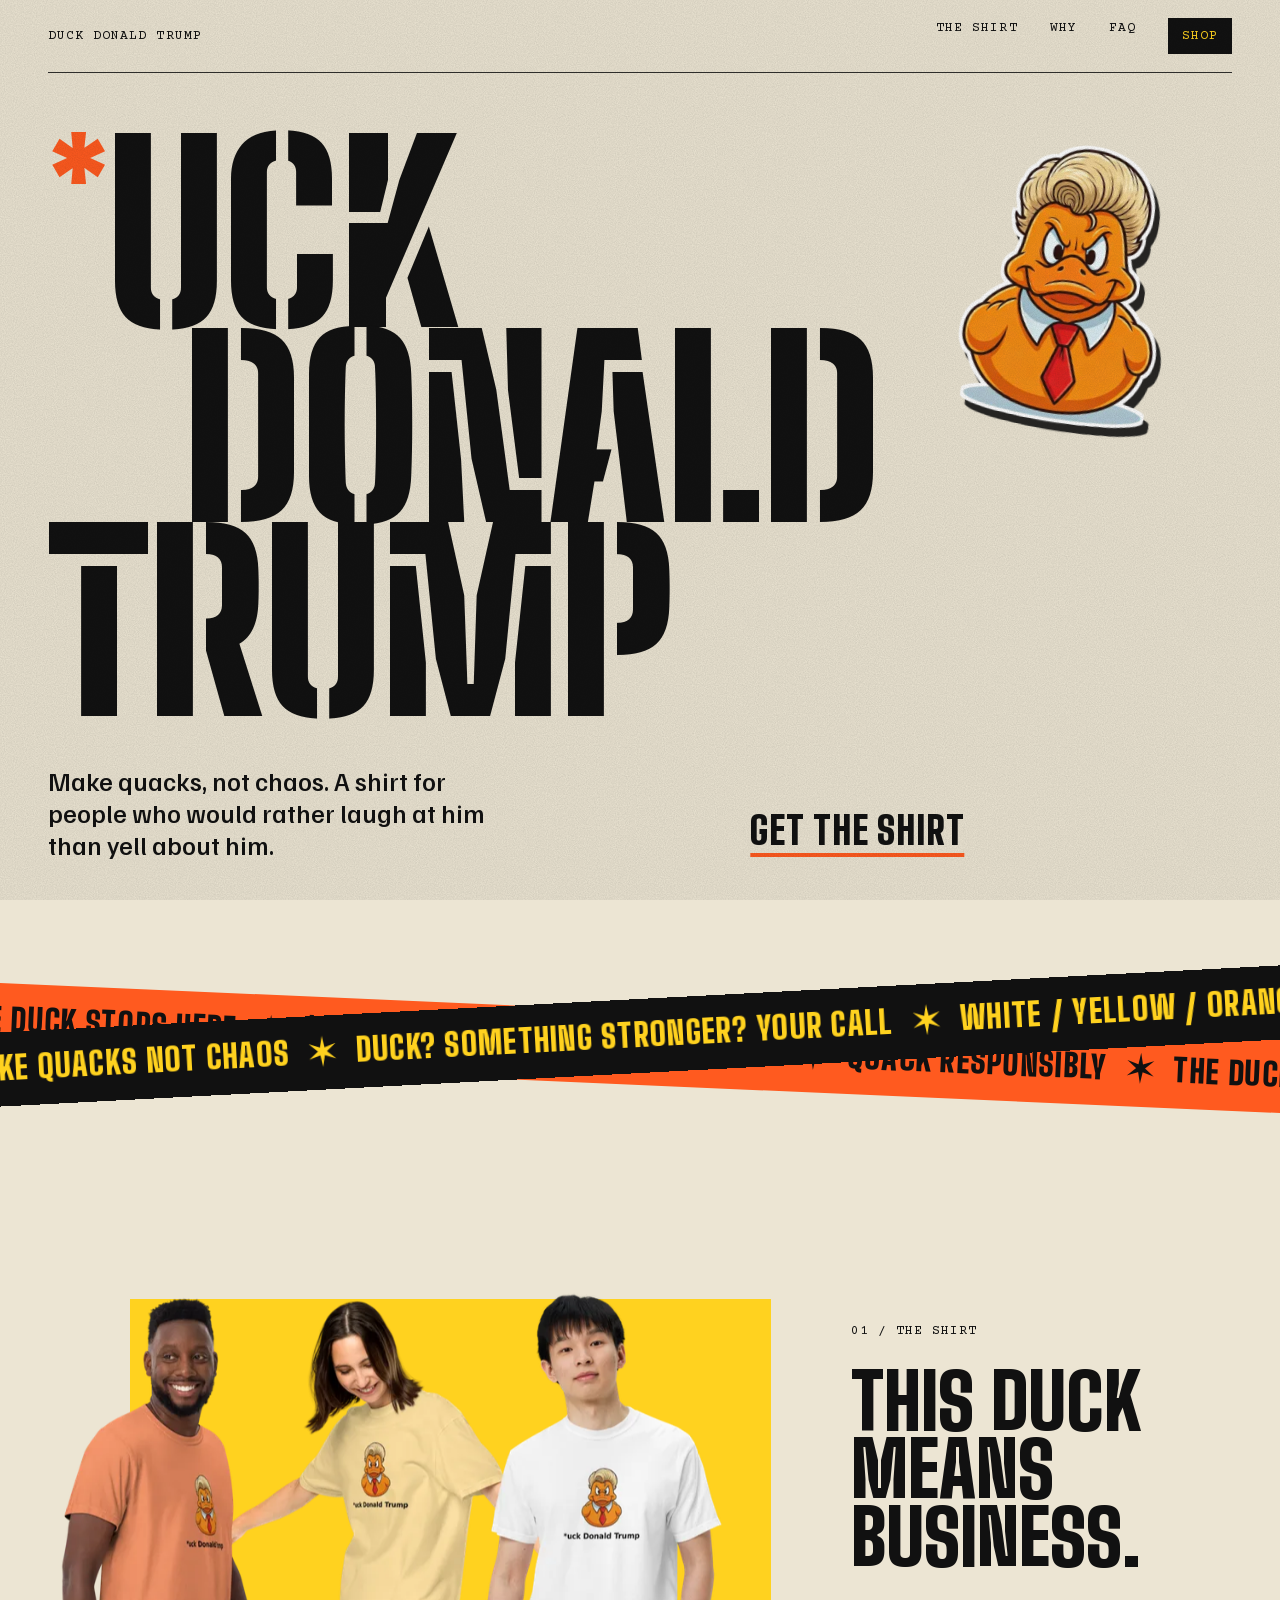
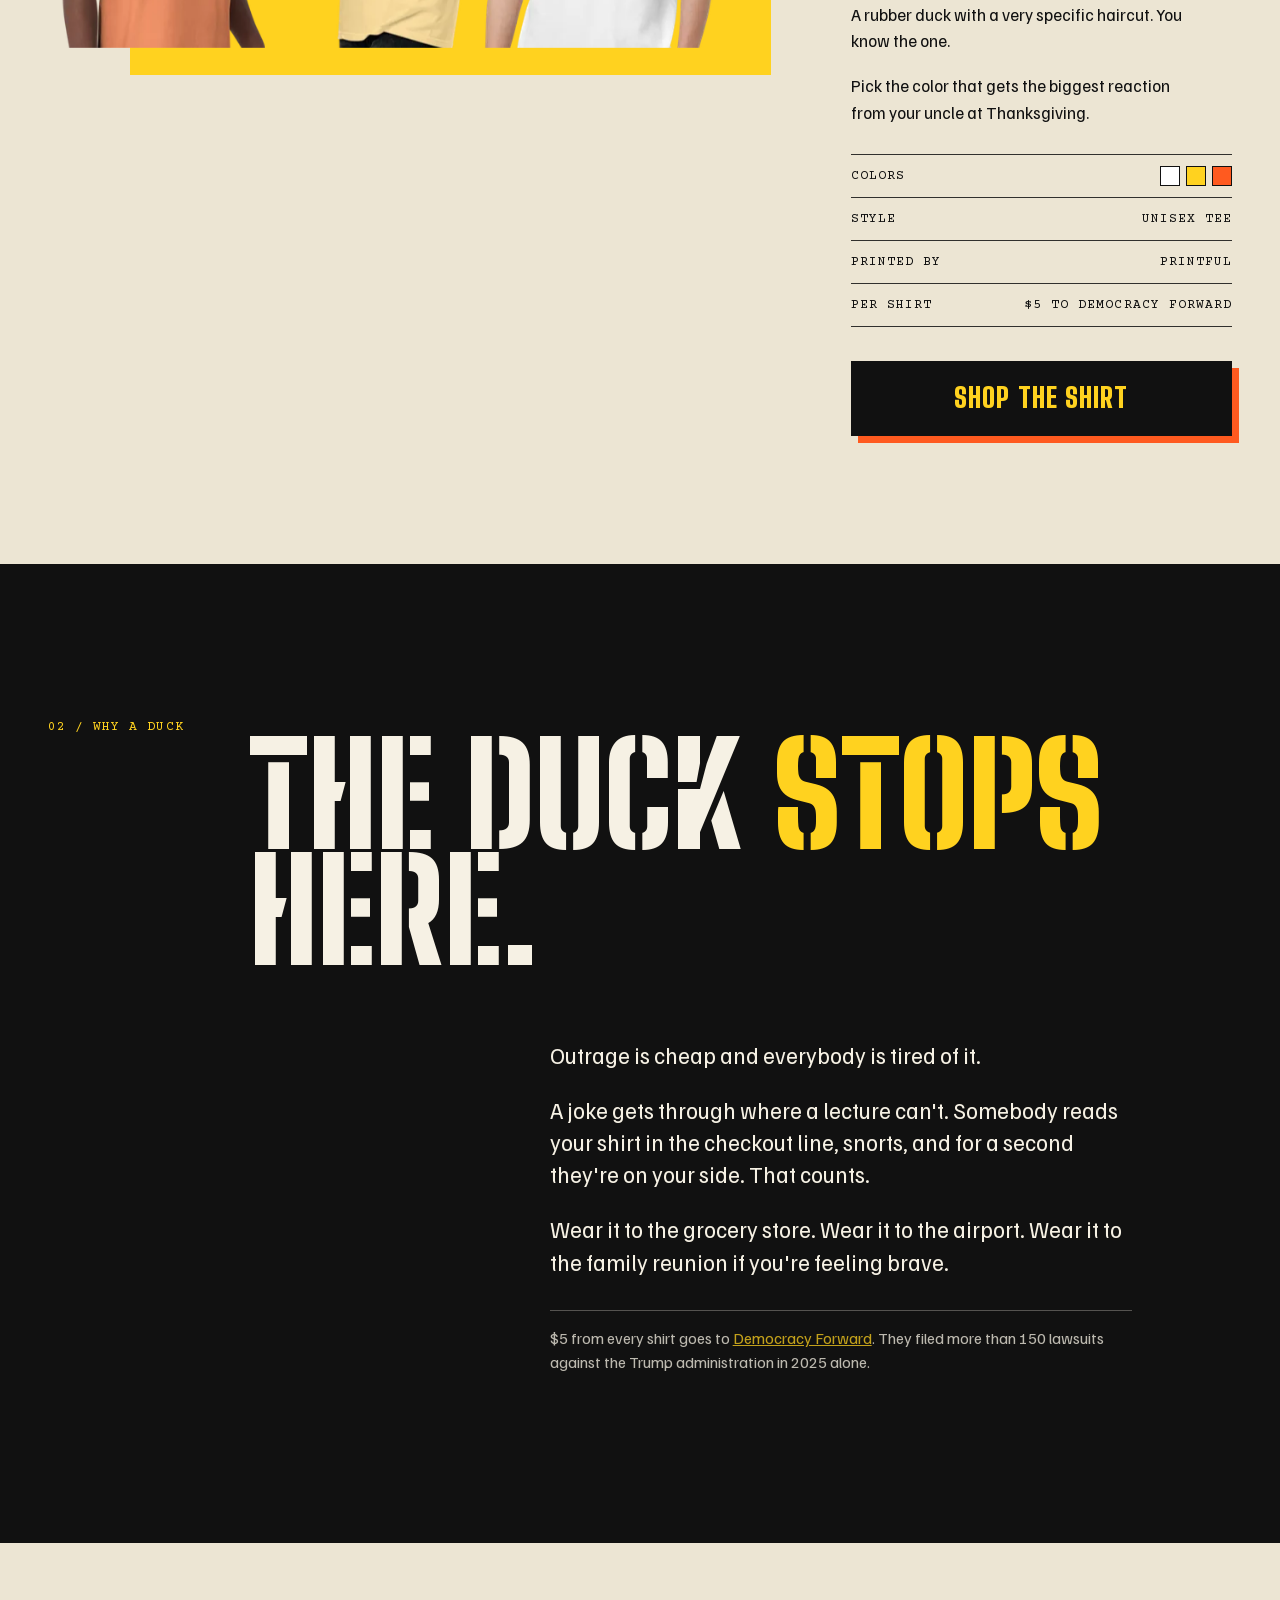
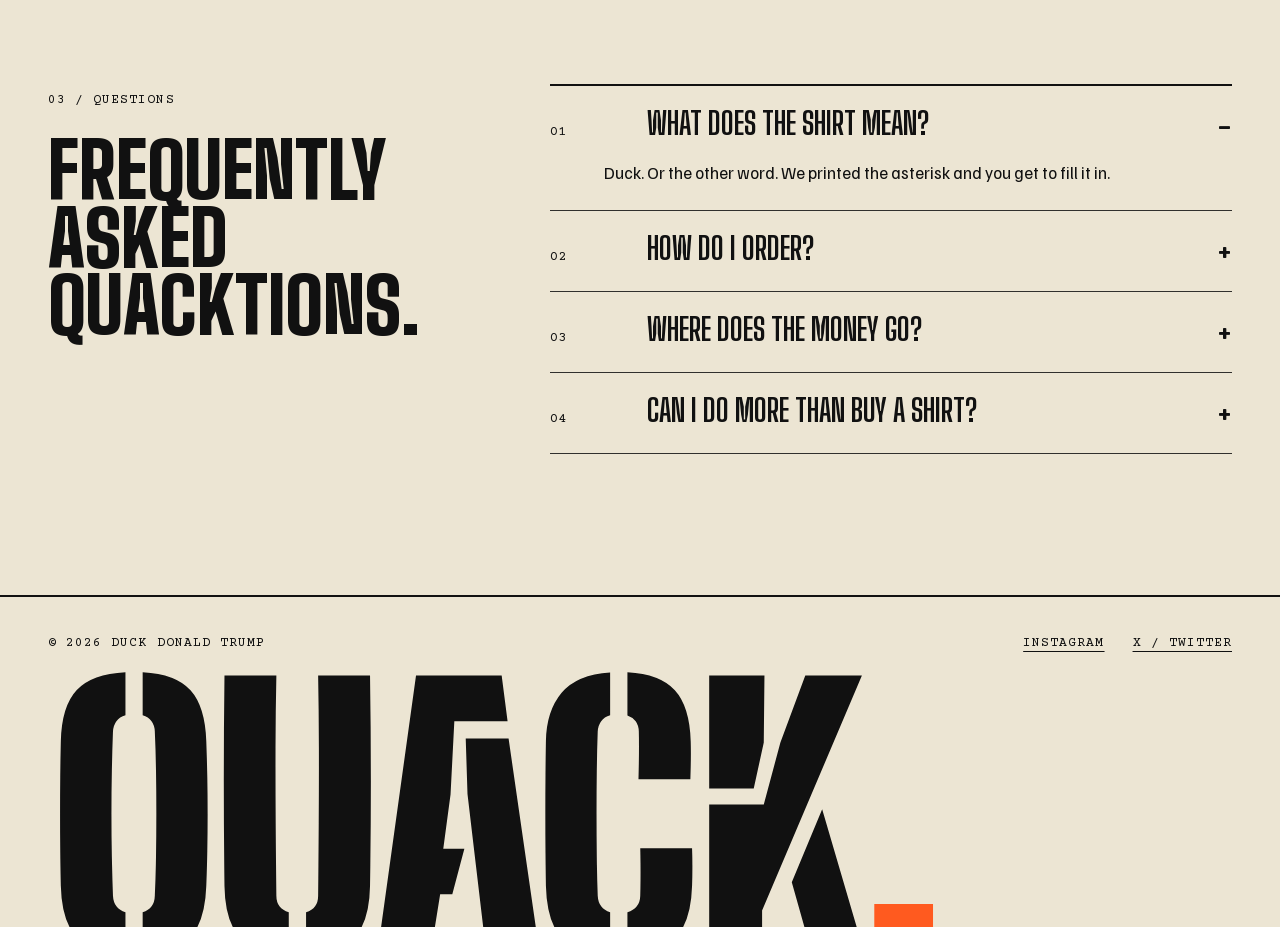
==== commit b035be61: "Remove the $DUCKTRUMP token section Drops the Solana token block, its nav link, the copy-address scr" ====
--- a/index.html
+++ b/index.html
@@ -211,7 +211,7 @@
 }
 .p-img img{position:relative;z-index:1;width:100%}
 .p-copy{grid-column:9 / span 4;padding-top:clamp(0px,4vw,60px)}
-.p-copy h2,.faq h2,.coin h2{
+.p-copy h2,.faq h2{
   font-family:var(--display);font-weight:900;text-transform:uppercase;
   line-height:.88;margin:.35em 0 .4em;
   font-size:clamp(3rem,6vw,5.5rem);
@@ -280,37 +280,6 @@
   .f-head,.f-list{grid-column:1 / -1}
 }
 
-/* ---------- coin ---------- */
-.coin{padding-bottom:clamp(90px,12vw,160px)}
-.ticket{
-  max-width:880px;margin-left:auto;
-  background:var(--paper-2);
-  border:2px solid var(--ink);
-  transform:rotate(-1.2deg);
-  position:relative;
-}
-.ticket-top{display:flex;justify-content:space-between;padding:12px 20px;border-bottom:2px dashed var(--ink)}
-.ticket-body{padding:clamp(22px,4vw,44px)}
-.coin h2{margin-top:0;color:var(--ink)}
-.coin h2 span{color:var(--hazard)}
-.ca{
-  display:flex;gap:0;margin:26px 0 22px;
-  border:2px solid var(--ink);
-}
-.ca code{
-  flex:1;min-width:0;
-  font-family:var(--mono);font-size:clamp(.78rem,1.6vw,1rem);
-  padding:14px;overflow-wrap:anywhere;background:#fff;
-}
-.ca button{
-  font-family:var(--mono);font-weight:700;text-transform:uppercase;font-size:.85rem;
-  background:var(--duck);color:var(--ink);border:0;border-left:2px solid var(--ink);
-  padding:0 18px;cursor:pointer;
-}
-.ca button:hover{background:var(--hazard)}
-.coin .go{font-size:clamp(1.4rem,2.6vw,2rem)}
-.fine{font-family:var(--mono);font-size:.78rem;margin:28px 0 0;opacity:.8}
-
 /* ---------- footer ---------- */
 footer{border-top:2px solid var(--ink);padding:36px 0 0;overflow:hidden}
 .f-row{display:flex;flex-wrap:wrap;justify-content:space-between;gap:16px 40px}
@@ -341,7 +310,6 @@
       <a href="#shirt">The shirt</a>
       <a href="#why">Why</a>
       <a href="#faq">FAQ</a>
-      <a href="#coin">$DUCKTRUMP</a>
       <a class="shop" href="https://duckdonaldtrump.printful.me/product/uck-donald-trump-t-shirt">Shop</a>
     </nav>
   </div>
@@ -427,28 +395,13 @@
           <p>$5 from every shirt goes to <a href="https://democracyforward.org/donate/" rel="noopener">Democracy Forward Foundation</a>, a 501(c)(3) legal nonprofit that takes the Trump administration to court when it breaks the law. Lawyers are slower than tweets. They also win more.</p>
         </details>
         <details>
-          <summary><span class="n">04</span><span>Can I get more involved?</span></summary>
-          <p>Yes. There's a token. Scroll down.</p>
+          <summary><span class="n">04</span><span>Can I do more than buy a shirt?</span></summary>
+          <p>Wear it somewhere people will see it, post a photo, and tag us. Or skip the shirt and <a href="https://democracyforward.org/donate/" rel="noopener">give to Democracy Forward directly</a>. Both work.</p>
         </details>
       </div>
     </div>
   </section>
 
-  <section class="coin wrap" id="coin">
-    <div class="ticket">
-      <div class="ticket-top label"><span>04 / On-chain</span><span>Solana</span></div>
-      <div class="ticket-body">
-        <h2><span>$</span>DUCKTRUMP</h2>
-        <p>Duck Donald Trump is also a Solana token, for anyone who wants the joke on their wallet too. Trade it with the contract address below or go straight to the trading page.</p>
-        <div class="ca">
-          <code id="ca">4BJgF3cdjAZ4Ho3WaGBfmtZnZnnuaTRjf4C2VKeVpump</code>
-          <button type="button" id="copy">Copy</button>
-        </div>
-        <a class="go" href="https://pump.fun/coin/4BJgF3cdjAZ4Ho3WaGBfmtZnZnnuaTRjf4C2VKeVpump">Trade on pump.fun</a>
-        <p class="fine">Meme coins are volatile and can go to zero. Nothing on this page is financial advice.</p>
-      </div>
-    </div>
-  </section>
 
 </main>
 
@@ -468,20 +421,6 @@
 <script>
 (function(){
   var y=document.getElementById('yr'); if(y) y.textContent=new Date().getFullYear();
-  var b=document.getElementById('copy'), c=document.getElementById('ca');
-  if(!b||!c) return;
-  b.addEventListener('click',function(){
-    var t=c.textContent.trim();
-    var done=function(){b.textContent='Copied';setTimeout(function(){b.textContent='Copy'},1600)};
-    if(navigator.clipboard&&navigator.clipboard.writeText){
-      navigator.clipboard.writeText(t).then(done,function(){fallback(t);done()});
-    } else { fallback(t); done(); }
-  });
-  function fallback(t){
-    var r=document.createRange(); r.selectNodeContents(c);
-    var s=window.getSelection(); s.removeAllRanges(); s.addRange(r);
-    try{document.execCommand('copy')}catch(e){}
-  }
 })();
 </script>
 </body>
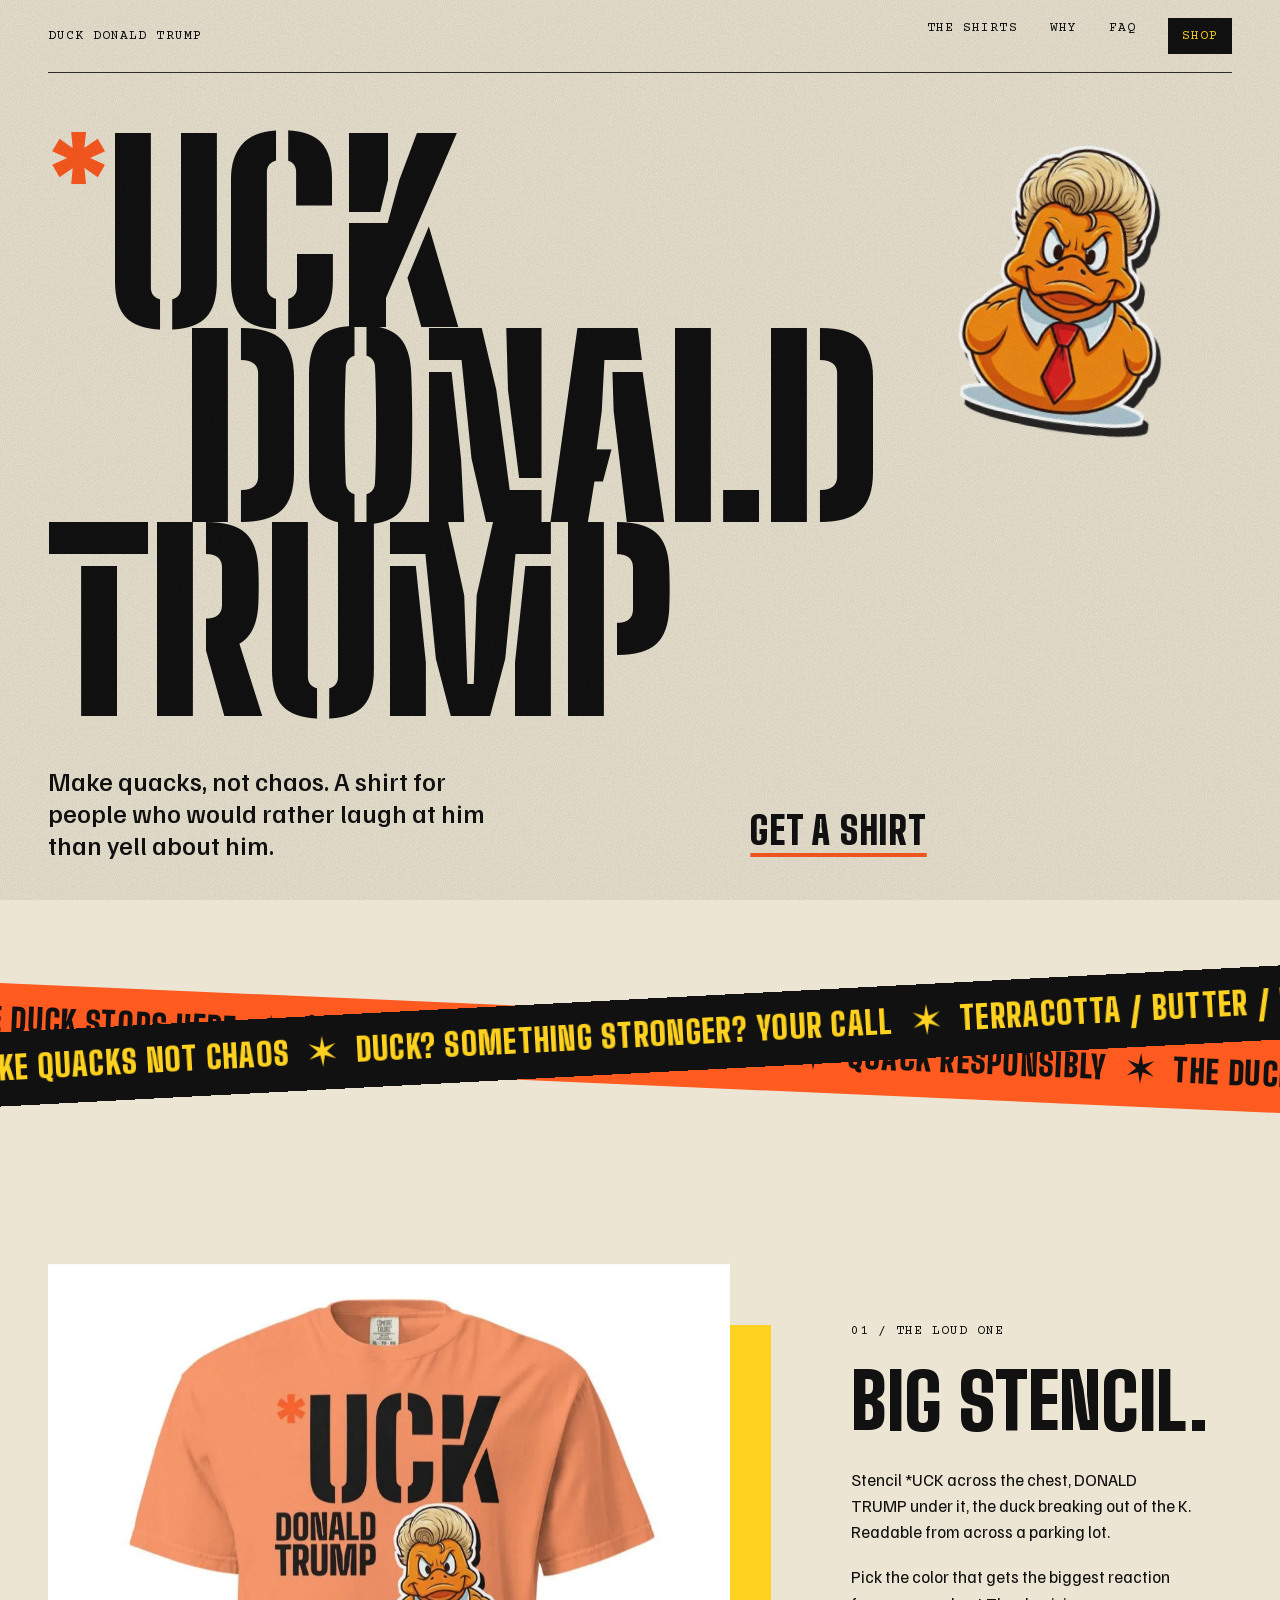
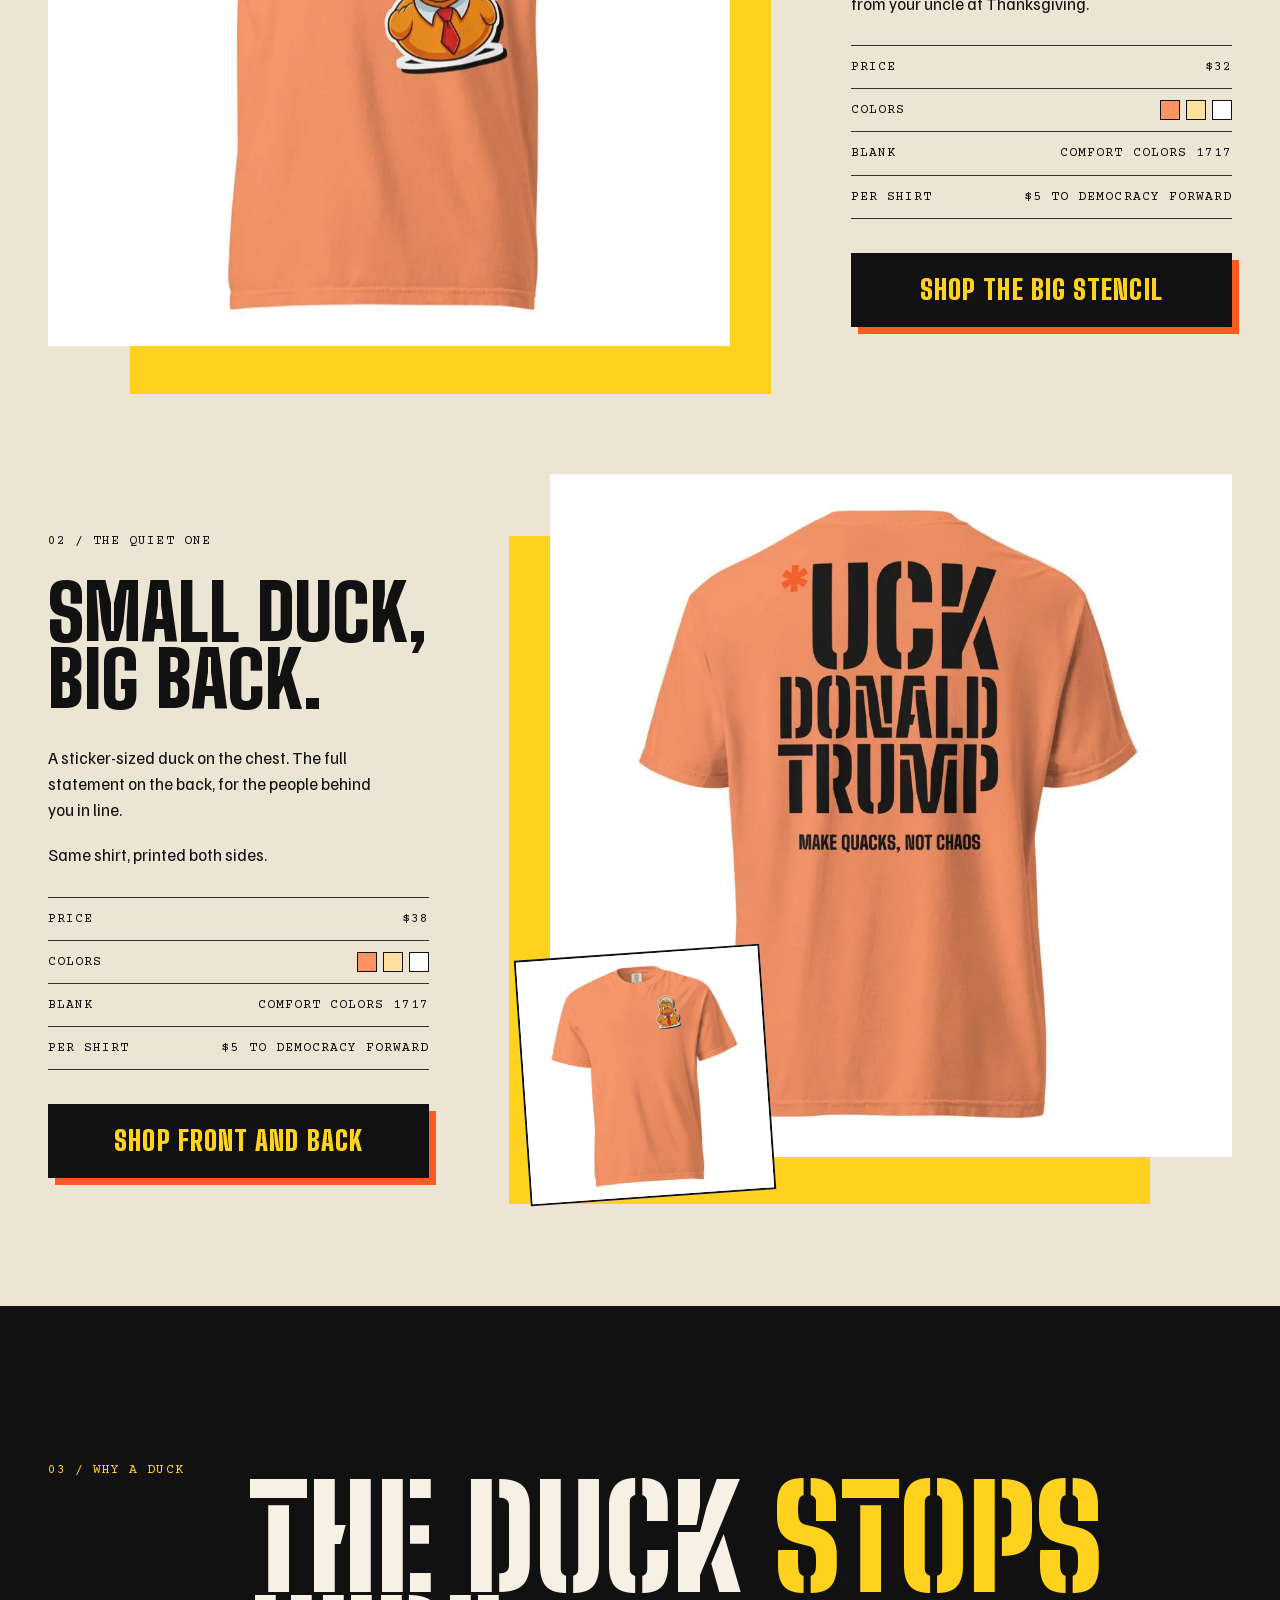
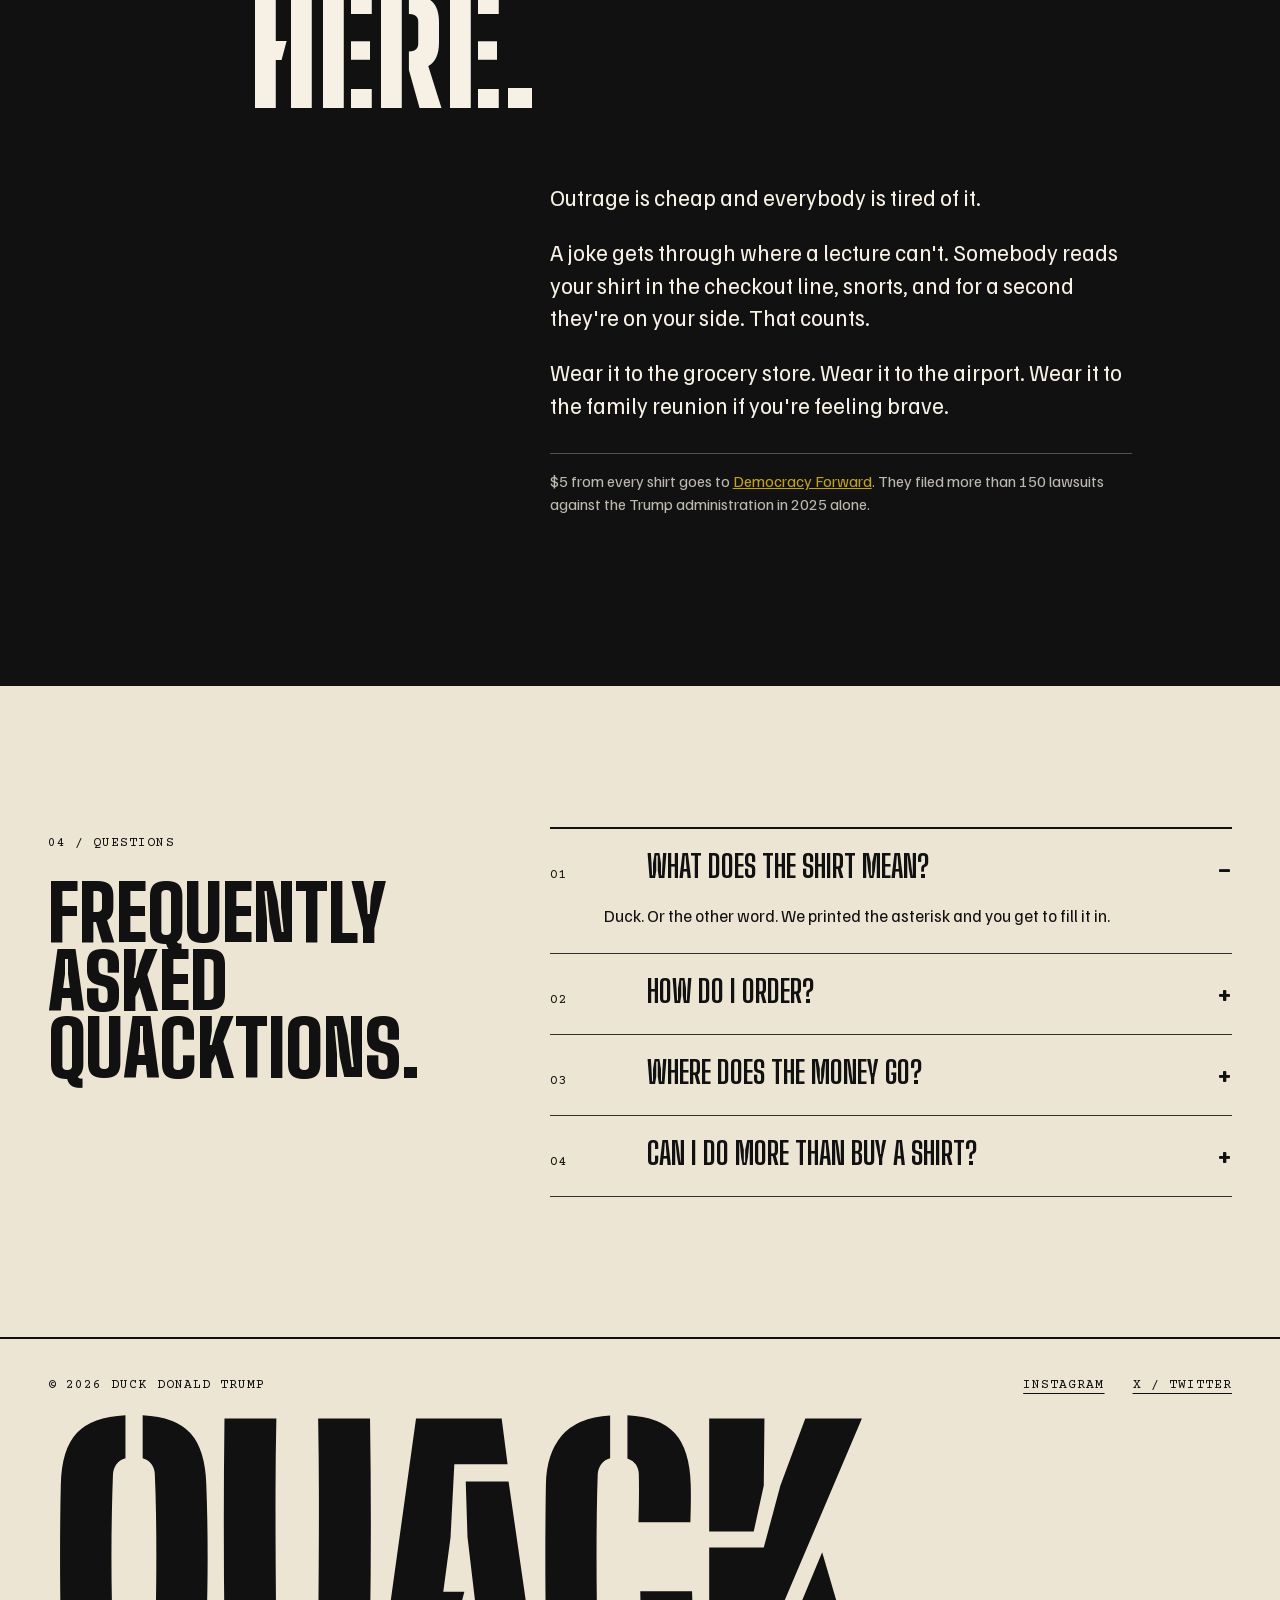
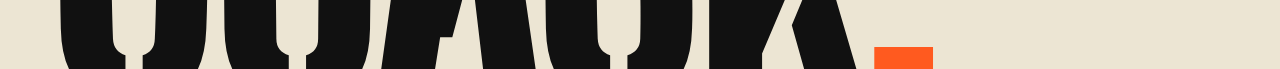
==== commit 6d00b561: "Add the two new Comfort Colors tees Replaces the single old shirt section with the Big Stencil ($32)" ====
--- a/index.html
+++ b/index.html
@@ -4,7 +4,7 @@
 <meta charset="utf-8">
 <meta name="viewport" content="width=device-width, initial-scale=1">
 <title>*uck Donald Trump T-Shirt | $5 a Shirt to Democracy Forward</title>
-<meta name="description" content="The *uck Donald Trump tee: a rubber duck with a very specific haircut, in white, yellow, or orange. $5 from every shirt goes to Democracy Forward.">
+<meta name="description" content="The *uck Donald Trump tee: a rubber duck with a very specific haircut on a heavyweight Comfort Colors shirt. Two designs, $32 and $38. $5 from every shirt goes to Democracy Forward.">
 <meta name="author" content="Duck Donald Trump">
 <meta name="robots" content="index, follow, max-image-preview:large">
 <link rel="canonical" href="https://duckdonaldtrump.com/">
@@ -12,18 +12,18 @@
 <meta property="og:site_name" content="Duck Donald Trump">
 <meta property="og:url" content="https://duckdonaldtrump.com/">
 <meta property="og:title" content="*uck Donald Trump">
-<meta property="og:description" content="Make quacks, not chaos. The duck shirt in white, yellow, and orange. $5 from every shirt goes to Democracy Forward.">
+<meta property="og:description" content="Make quacks, not chaos. Two heavyweight duck tees, $32 and $38. $5 from every shirt goes to Democracy Forward.">
 <meta property="og:image" content="https://duckdonaldtrump.com/images/og-duck-shirts.jpg">
 <meta property="og:image:width" content="1200">
 <meta property="og:image:height" content="630">
-<meta property="og:image:alt" content="Three people wearing the *uck Donald Trump duck shirt">
+<meta property="og:image:alt" content="The two *uck Donald Trump duck tees, front and back">
 <meta property="og:locale" content="en_US">
 <meta name="twitter:card" content="summary_large_image">
 <meta name="twitter:site" content="@_uckTrump">
 <meta name="twitter:title" content="*uck Donald Trump">
 <meta name="twitter:description" content="Make quacks, not chaos. $5 from every shirt goes to Democracy Forward.">
 <meta name="twitter:image" content="https://duckdonaldtrump.com/images/og-duck-shirts.jpg">
-<meta name="twitter:image:alt" content="Three people wearing the *uck Donald Trump duck shirt">
+<meta name="twitter:image:alt" content="The two *uck Donald Trump duck tees, front and back">
 <link rel="icon" type="image/png" sizes="48x48" href="images/favicon-48.png">
 <link rel="apple-touch-icon" href="images/apple-touch-icon.png">
 <meta name="theme-color" content="#111111">
@@ -52,12 +52,23 @@
     },
     {
       "@type": "Product",
-      "name": "*uck Donald Trump T-Shirt",
-      "image": ["https://duckdonaldtrump.com/images/og-duck-shirts.jpg", "https://duckdonaldtrump.com/images/duck-logo.webp"],
-      "description": "Unisex T-shirt with a cartoon rubber duck wearing a familiar orange combover. Available in White, Yellow, and Orange. $5 from every shirt goes to Democracy Forward Foundation.",
+      "name": "*uck Donald Trump Tee (Big Stencil)",
+      "image": "https://duckdonaldtrump.com/images/tee-big-stencil-front-1000.webp",
+      "description": "Heavyweight Comfort Colors 1717 tee with a large stencil *UCK, DONALD TRUMP, and the duck with the orange combover. Terracotta, Butter, or White. $5 from every shirt goes to Democracy Forward Foundation.",
       "brand": {"@id": "https://duckdonaldtrump.com/#org"},
-      "color": "White, Yellow, Orange",
-      "url": "https://duckdonaldtrump.printful.me/product/uck-donald-trump-t-shirt"
+      "color": "Terracotta, Butter, White",
+      "material": "100% ring-spun cotton",
+      "offers": {"@type": "Offer", "url": "https://duckdonaldtrump.printful.me/product/unisex-garment-dyed-heavyweight-t-shirt", "price": "32.00", "priceCurrency": "USD", "availability": "https://schema.org/InStock", "itemCondition": "https://schema.org/NewCondition"}
+    },
+    {
+      "@type": "Product",
+      "name": "*uck Donald Trump Tee (Front and Back)",
+      "image": "https://duckdonaldtrump.com/images/tee-front-back-back-1000.webp",
+      "description": "Heavyweight Comfort Colors 1717 tee with a small duck on the left chest and *UCK DONALD TRUMP stacked in stencil on the back. Terracotta, Butter, or White. $5 from every shirt goes to Democracy Forward Foundation.",
+      "brand": {"@id": "https://duckdonaldtrump.com/#org"},
+      "color": "Terracotta, Butter, White",
+      "material": "100% ring-spun cotton",
+      "offers": {"@type": "Offer", "url": "https://duckdonaldtrump.printful.me/product/uck-donald-trump-tee-front-and-back", "price": "38.00", "priceCurrency": "USD", "availability": "https://schema.org/InStock", "itemCondition": "https://schema.org/NewCondition"}
     },
     {
       "@type": "FAQPage",
@@ -221,6 +232,12 @@
 .specs li{display:flex;justify-content:space-between;gap:16px;padding:11px 0;border-bottom:1px solid var(--rule)}
 .swatches{display:flex;gap:6px}
 .swatches b{width:20px;height:20px;border:1px solid var(--ink);display:inline-block}
+.product--flip{padding-top:0}
+.product--flip .p-img{grid-column:6 / span 7}
+.product--flip .p-copy{grid-column:1 / span 4;grid-row:1}
+.product--flip .p-img::before{inset:9% 12% -7% -6%}
+.p-inset{position:absolute;z-index:2;left:-4%;bottom:-6%;width:36%;border:2px solid var(--ink);background:#fff;transform:rotate(-4deg)}
+.p-inset img{width:100%}
 .block-link{
   display:block;text-align:center;text-decoration:none;
   background:var(--ink);color:var(--duck);
@@ -233,6 +250,9 @@
 .block-link:active{transform:translate(7px,7px);box-shadow:0 0 0 var(--hazard)}
 @media (max-width:860px){
   .p-img,.p-copy{grid-column:1 / -1}
+  .product--flip .p-img{grid-column:1 / -1}
+  .product--flip .p-copy{grid-column:1 / -1;grid-row:auto}
+  .product--flip .p-img::before{inset:8% 10% -5% 0}
   .p-img::before{inset:8% 0 -5% 10%}
   .p-copy{padding-top:56px}
 }
@@ -307,10 +327,10 @@
   <div class="bar">
     <a href="#top" class="label">Duck Donald Trump</a>
     <nav class="label">
-      <a href="#shirt">The shirt</a>
+      <a href="#shirt">The shirts</a>
       <a href="#why">Why</a>
       <a href="#faq">FAQ</a>
-      <a class="shop" href="https://duckdonaldtrump.printful.me/product/uck-donald-trump-t-shirt">Shop</a>
+      <a class="shop" href="https://duckdonaldtrump.printful.me/">Shop</a>
     </nav>
   </div>
 </header>
@@ -328,13 +348,13 @@
     </div>
     <div class="hero-foot">
       <p>Make quacks, not chaos. A shirt for people who would rather laugh at him than yell about him.</p>
-      <a class="go" href="#shirt">Get the shirt</a>
+      <a class="go" href="#shirt">Get a shirt</a>
     </div>
   </section>
 
   <div class="tape-zone" aria-hidden="true">
     <div class="tape a"><div class="track">
-      <i>Make quacks not chaos</i>✶<i>Duck? Something stronger? Your call</i>✶<i>White / Yellow / Orange</i>✶<i>Make quacks not chaos</i>✶<i>Duck? Something stronger? Your call</i>✶<i>White / Yellow / Orange</i>✶
+      <i>Make quacks not chaos</i>✶<i>Duck? Something stronger? Your call</i>✶<i>Terracotta / Butter / White</i>✶<i>Make quacks not chaos</i>✶<i>Duck? Something stronger? Your call</i>✶<i>Terracotta / Butter / White</i>✶
     </div></div>
     <div class="tape b"><div class="track">
       <i>The duck stops here</i>✶<i>$5 a shirt to Democracy Forward</i>✶<i>Quack responsibly</i>✶<i>The duck stops here</i>✶<i>$5 a shirt to Democracy Forward</i>✶<i>Quack responsibly</i>✶
@@ -344,27 +364,49 @@
   <section class="product wrap" id="shirt">
     <div class="p-grid">
       <div class="p-img">
-        <picture><source type="image/webp" srcset="images/duck-shirts-800.webp 800w, images/duck-shirts.webp 1400w" sizes="(max-width: 860px) 100vw, 58vw"><img src="images/Duck%20Shirts.png" alt="Three people wearing the *uck Donald Trump T-shirt in orange, yellow, and white" width="1400" height="788" loading="lazy" decoding="async"></picture>
+        <picture><source type="image/webp" srcset="images/tee-big-stencil-front-600.webp 600w, images/tee-big-stencil-front-1000.webp 1000w" sizes="(max-width: 860px) 100vw, 58vw"><img src="images/tee-big-stencil-front-1000.webp" alt="Terracotta heavyweight tee with a large stencil *UCK, DONALD TRUMP under it, and the duck sticker breaking out of the K" width="1000" height="1000" loading="lazy" decoding="async"></picture>
       </div>
       <div class="p-copy">
-        <span class="label">01 / The shirt</span>
-        <h2>This duck means business.</h2>
-        <p>A rubber duck with a very specific haircut. You know the one.</p>
+        <span class="label">01 / The loud one</span>
+        <h2>Big stencil.</h2>
+        <p>Stencil *UCK across the chest, DONALD TRUMP under it, the duck breaking out of the K. Readable from across a parking lot.</p>
         <p>Pick the color that gets the biggest reaction from your uncle at Thanksgiving.</p>
         <ul class="specs label">
-          <li><span>Colors</span><span class="swatches" aria-label="White, Yellow, Orange"><b style="background:#fff"></b><b style="background:var(--duck)"></b><b style="background:var(--hazard)"></b></span></li>
-          <li><span>Style</span><span>Unisex tee</span></li>
-          <li><span>Printed by</span><span>Printful</span></li>
+          <li><span>Price</span><span>$32</span></li>
+          <li><span>Colors</span><span class="swatches" aria-label="Terracotta, Butter, White"><b style="background:#ff9364"></b><b style="background:#ffe09e"></b><b style="background:#fff"></b></span></li>
+          <li><span>Blank</span><span>Comfort Colors 1717</span></li>
           <li><span>Per shirt</span><span>$5 to Democracy Forward</span></li>
         </ul>
-        <a class="block-link" href="https://duckdonaldtrump.printful.me/product/uck-donald-trump-t-shirt">Shop the shirt</a>
+        <a class="block-link" href="https://duckdonaldtrump.printful.me/product/unisex-garment-dyed-heavyweight-t-shirt">Shop the big stencil</a>
+      </div>
+    </div>
+  </section>
+
+  <section class="product product--flip wrap" id="shirt-2">
+    <div class="p-grid">
+      <div class="p-img">
+        <picture><source type="image/webp" srcset="images/tee-front-back-back-600.webp 600w, images/tee-front-back-back-1000.webp 1000w" sizes="(max-width: 860px) 100vw, 58vw"><img src="images/tee-front-back-back-1000.webp" alt="Back of a terracotta tee with *UCK DONALD TRUMP stacked in stencil and MAKE QUACKS, NOT CHAOS under it" width="1000" height="1000" loading="lazy" decoding="async"></picture>
+        <picture class="p-inset"><source type="image/webp" srcset="images/tee-front-back-front-600.webp"><img src="images/tee-front-back-front-600.webp" alt="Front of the same tee with a small duck sticker on the left chest" width="600" height="600" loading="lazy" decoding="async"></picture>
+      </div>
+      <div class="p-copy">
+        <span class="label">02 / The quiet one</span>
+        <h2>Small duck, big back.</h2>
+        <p>A sticker-sized duck on the chest. The full statement on the back, for the people behind you in line.</p>
+        <p>Same shirt, printed both sides.</p>
+        <ul class="specs label">
+          <li><span>Price</span><span>$38</span></li>
+          <li><span>Colors</span><span class="swatches" aria-label="Terracotta, Butter, White"><b style="background:#ff9364"></b><b style="background:#ffe09e"></b><b style="background:#fff"></b></span></li>
+          <li><span>Blank</span><span>Comfort Colors 1717</span></li>
+          <li><span>Per shirt</span><span>$5 to Democracy Forward</span></li>
+        </ul>
+        <a class="block-link" href="https://duckdonaldtrump.printful.me/product/uck-donald-trump-tee-front-and-back">Shop front and back</a>
       </div>
     </div>
   </section>
 
   <section class="manifesto" id="why">
     <div class="wrap m-grid">
-      <span class="label">02 / Why a duck</span>
+      <span class="label">03 / Why a duck</span>
       <h2>The duck <em>stops</em> here.</h2>
       <div class="m-body">
         <p>Outrage is cheap and everybody is tired of it.</p>
@@ -378,7 +420,7 @@
   <section class="faq wrap" id="faq">
     <div class="f-grid">
       <div class="f-head"><div class="inner">
-        <span class="label">03 / Questions</span>
+        <span class="label">04 / Questions</span>
         <h2>Frequently asked quacktions.</h2>
       </div></div>
       <div class="f-list">
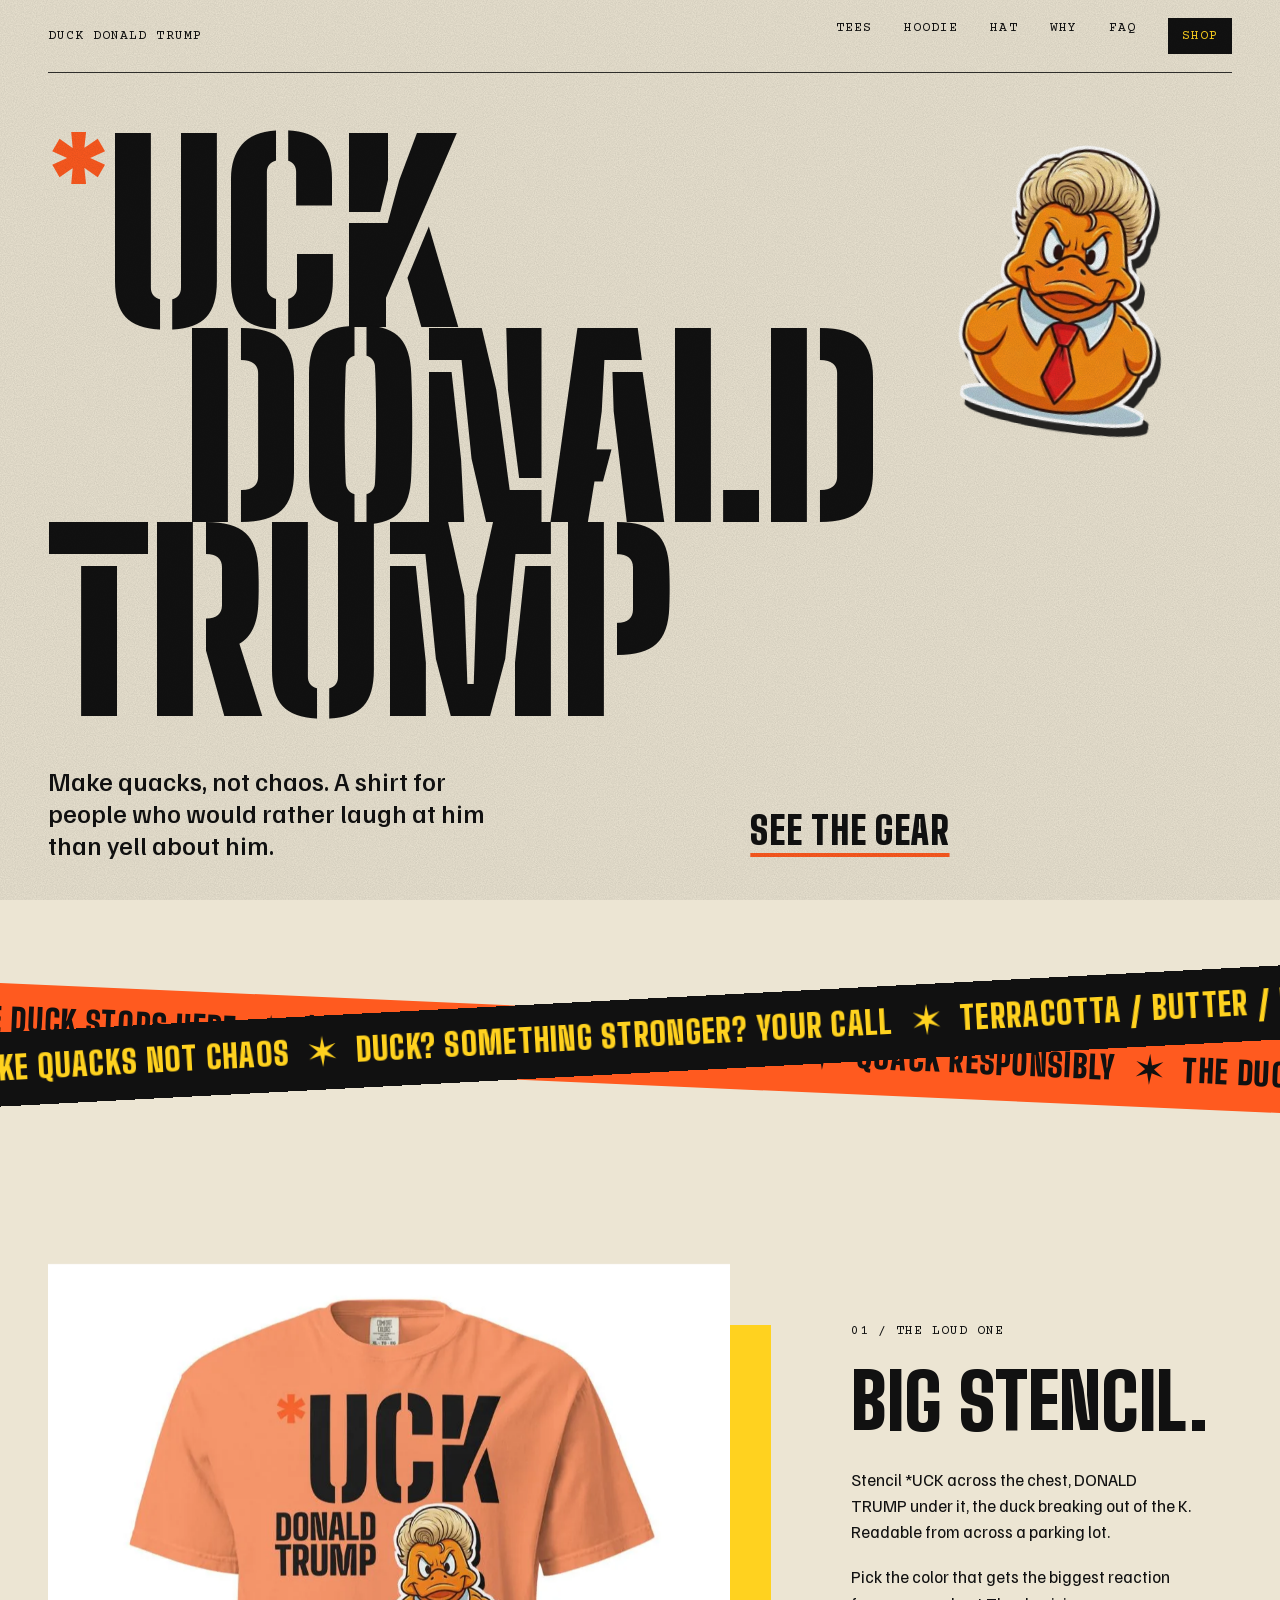
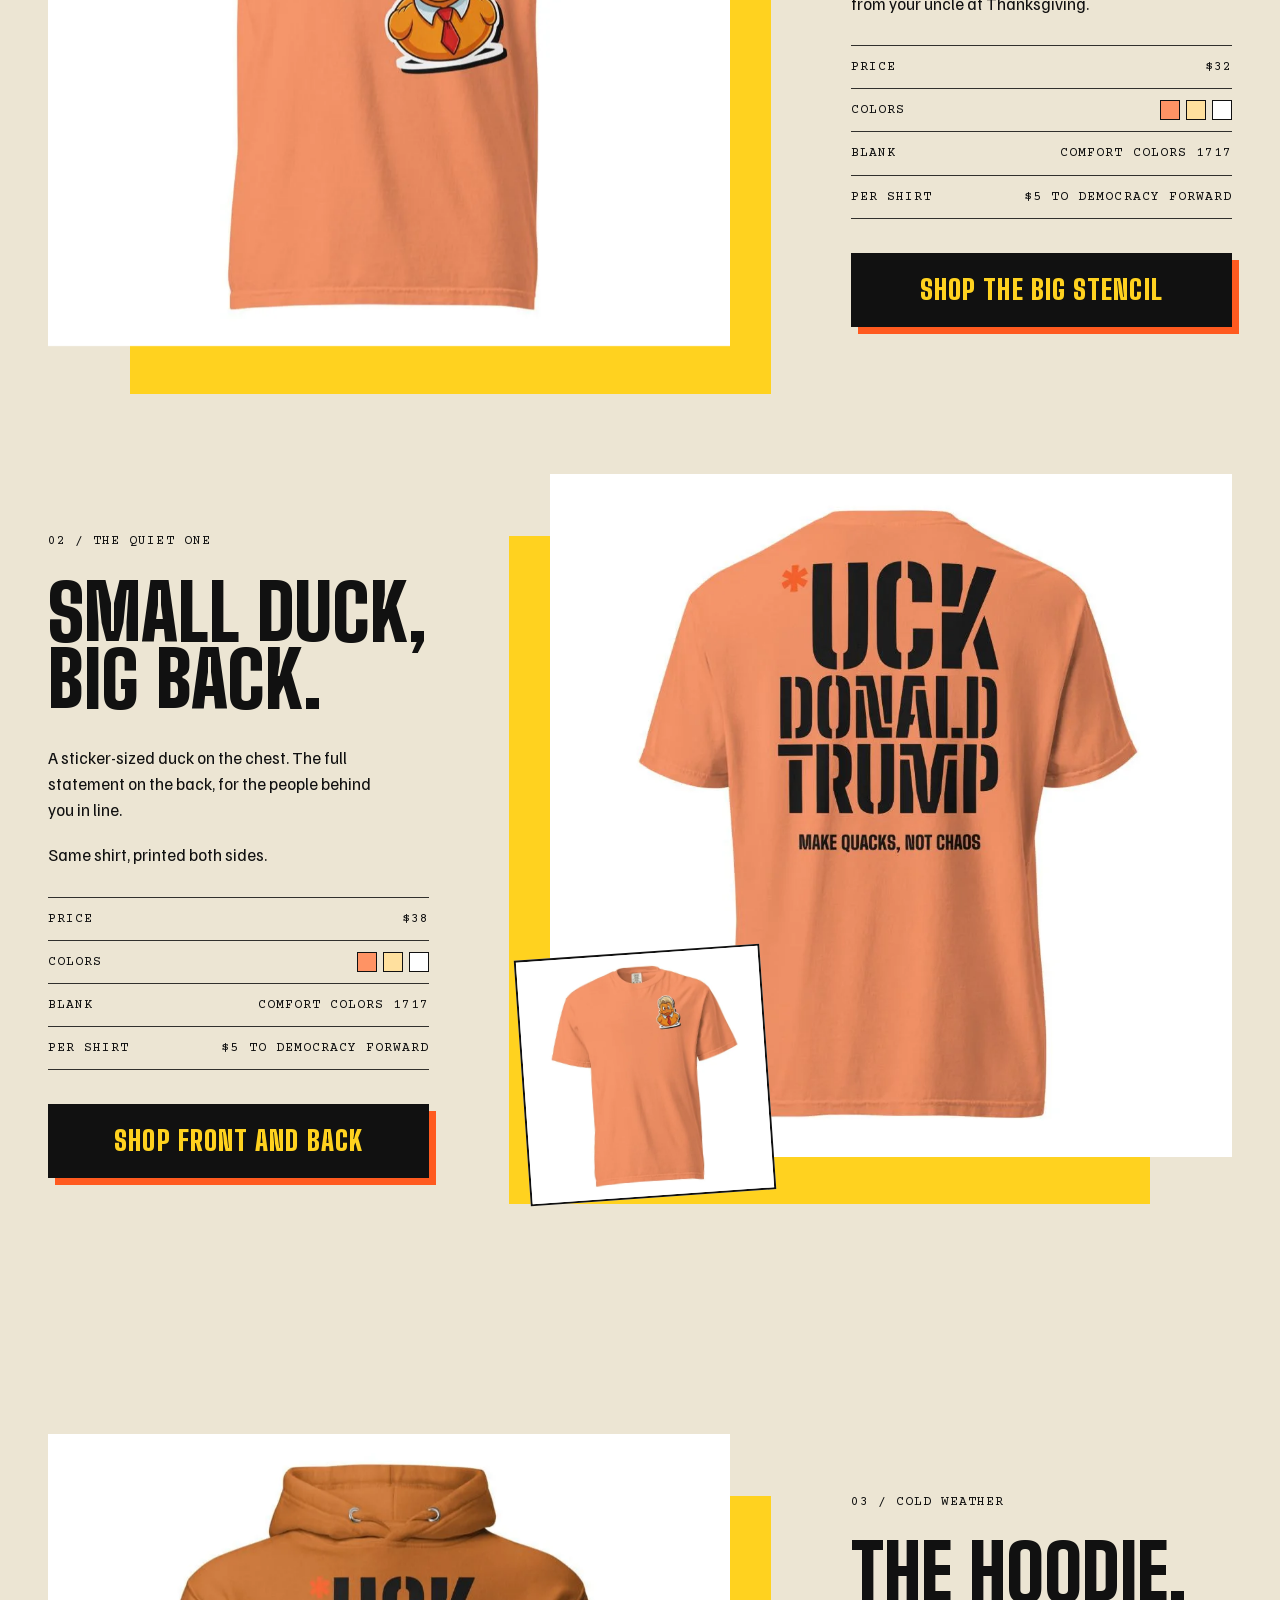
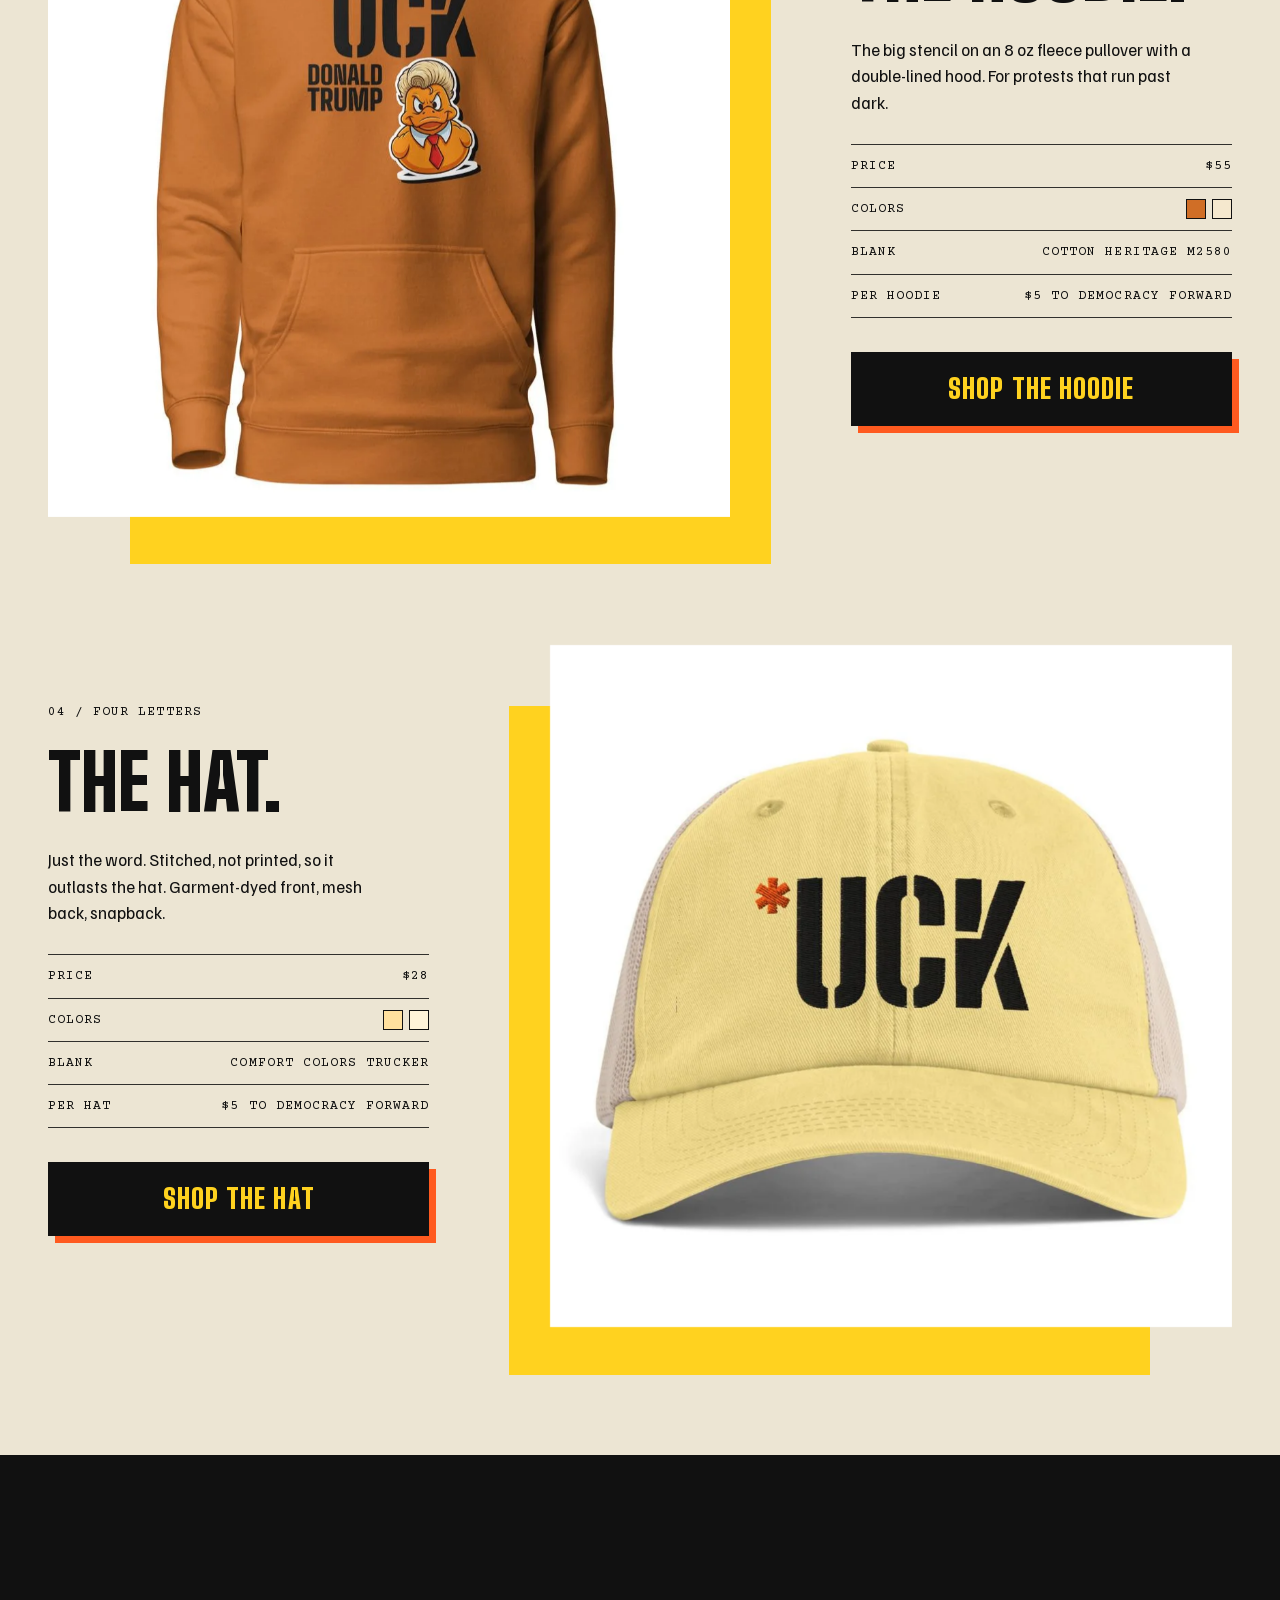
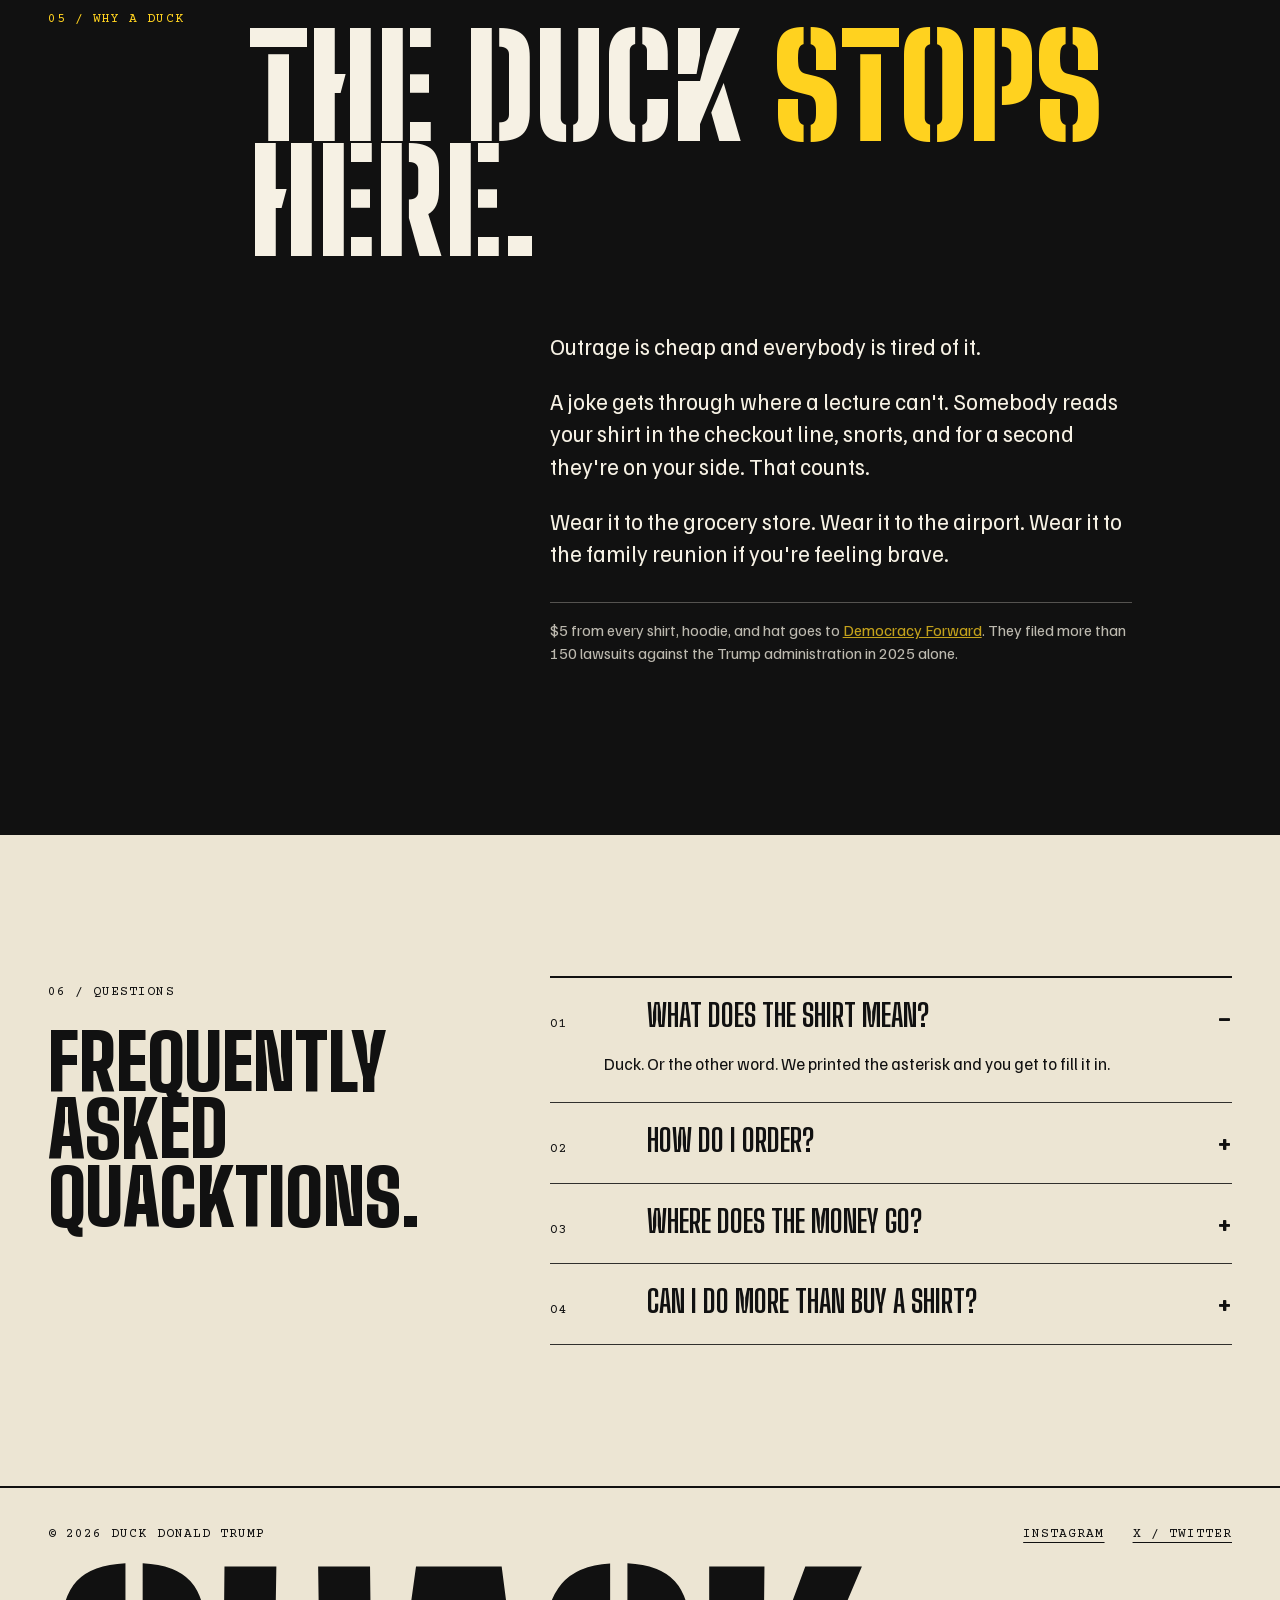
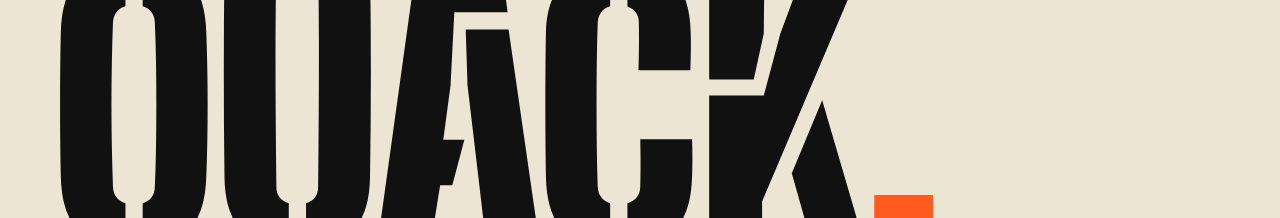
==== commit b26549ba: "Add the hoodie and trucker hat New sections for the Cotton Heritage hoodie ($55) and the embroidered" ====
--- a/index.html
+++ b/index.html
@@ -4,7 +4,7 @@
 <meta charset="utf-8">
 <meta name="viewport" content="width=device-width, initial-scale=1">
 <title>*uck Donald Trump T-Shirt | $5 a Shirt to Democracy Forward</title>
-<meta name="description" content="The *uck Donald Trump tee: a rubber duck with a very specific haircut on a heavyweight Comfort Colors shirt. Two designs, $32 and $38. $5 from every shirt goes to Democracy Forward.">
+<meta name="description" content="The *uck Donald Trump tee: a rubber duck with a very specific haircut on a heavyweight Comfort Colors shirt. Tees, a hoodie, and a trucker hat. $5 from every item goes to Democracy Forward.">
 <meta name="author" content="Duck Donald Trump">
 <meta name="robots" content="index, follow, max-image-preview:large">
 <link rel="canonical" href="https://duckdonaldtrump.com/">
@@ -12,7 +12,7 @@
 <meta property="og:site_name" content="Duck Donald Trump">
 <meta property="og:url" content="https://duckdonaldtrump.com/">
 <meta property="og:title" content="*uck Donald Trump">
-<meta property="og:description" content="Make quacks, not chaos. Two heavyweight duck tees, $32 and $38. $5 from every shirt goes to Democracy Forward.">
+<meta property="og:description" content="Make quacks, not chaos. Tees, a hoodie, and a hat. $5 from every item goes to Democracy Forward.">
 <meta property="og:image" content="https://duckdonaldtrump.com/images/og-duck-shirts.jpg">
 <meta property="og:image:width" content="1200">
 <meta property="og:image:height" content="630">
@@ -21,7 +21,7 @@
 <meta name="twitter:card" content="summary_large_image">
 <meta name="twitter:site" content="@_uckTrump">
 <meta name="twitter:title" content="*uck Donald Trump">
-<meta name="twitter:description" content="Make quacks, not chaos. $5 from every shirt goes to Democracy Forward.">
+<meta name="twitter:description" content="Make quacks, not chaos. Tees, a hoodie, and a hat. $5 from every item goes to Democracy Forward.">
 <meta name="twitter:image" content="https://duckdonaldtrump.com/images/og-duck-shirts.jpg">
 <meta name="twitter:image:alt" content="The two *uck Donald Trump duck tees, front and back">
 <link rel="icon" type="image/png" sizes="48x48" href="images/favicon-48.png">
@@ -71,11 +71,29 @@
       "offers": {"@type": "Offer", "url": "https://duckdonaldtrump.printful.me/product/uck-donald-trump-tee-front-and-back", "price": "38.00", "priceCurrency": "USD", "availability": "https://schema.org/InStock", "itemCondition": "https://schema.org/NewCondition"}
     },
     {
+      "@type": "Product",
+      "name": "*uck Donald Trump Hoodie",
+      "image": "https://duckdonaldtrump.com/images/hoodie-front-1000.webp",
+      "description": "Cotton Heritage M2580 premium pullover hoodie with the stencil *UCK DONALD TRUMP print and the duck with the orange combover. Adobe or Bone. $5 from every hoodie goes to Democracy Forward Foundation.",
+      "brand": {"@id": "https://duckdonaldtrump.com/#org"},
+      "color": "Adobe, Bone",
+      "offers": {"@type": "Offer", "url": "https://duckdonaldtrump.printful.me/product/uck-donald-trump-hoodie", "price": "55.00", "priceCurrency": "USD", "availability": "https://schema.org/InStock", "itemCondition": "https://schema.org/NewCondition"}
+    },
+    {
+      "@type": "Product",
+      "name": "*uck Trucker Hat",
+      "image": "https://duckdonaldtrump.com/images/hat-front-1000.webp",
+      "description": "Comfort Colors sunwashed trucker cap with *UCK embroidered across the front in black and orange thread. Butter or Ivory. $5 from every hat goes to Democracy Forward Foundation.",
+      "brand": {"@id": "https://duckdonaldtrump.com/#org"},
+      "color": "Butter, Ivory",
+      "offers": {"@type": "Offer", "url": "https://duckdonaldtrump.printful.me/product/uck-trucker-hat", "price": "28.00", "priceCurrency": "USD", "availability": "https://schema.org/InStock", "itemCondition": "https://schema.org/NewCondition"}
+    },
+    {
       "@type": "FAQPage",
       "mainEntity": [
         {"@type": "Question", "name": "What does the shirt mean?", "acceptedAnswer": {"@type": "Answer", "text": "Duck. Or the other word. We printed the asterisk and you get to fill it in."}},
         {"@type": "Question", "name": "How do I order?", "acceptedAnswer": {"@type": "Answer", "text": "Hit Shop, choose your size and color, and check out. Printful handles payment, printing, and shipping."}},
-        {"@type": "Question", "name": "Where does the money go?", "acceptedAnswer": {"@type": "Answer", "text": "$5 from every shirt goes to Democracy Forward Foundation, a 501(c)(3) legal nonprofit that takes the Trump administration to court when it breaks the law."}}
+        {"@type": "Question", "name": "Where does the money go?", "acceptedAnswer": {"@type": "Answer", "text": "$5 from every item sold goes to Democracy Forward Foundation, a 501(c)(3) legal nonprofit that takes the Trump administration to court when it breaks the law."}}
       ]
     }
   ]
@@ -327,7 +345,9 @@
   <div class="bar">
     <a href="#top" class="label">Duck Donald Trump</a>
     <nav class="label">
-      <a href="#shirt">The shirts</a>
+      <a href="#shirt">Tees</a>
+      <a href="#hoodie">Hoodie</a>
+      <a href="#hat">Hat</a>
       <a href="#why">Why</a>
       <a href="#faq">FAQ</a>
       <a class="shop" href="https://duckdonaldtrump.printful.me/">Shop</a>
@@ -348,7 +368,7 @@
     </div>
     <div class="hero-foot">
       <p>Make quacks, not chaos. A shirt for people who would rather laugh at him than yell about him.</p>
-      <a class="go" href="#shirt">Get a shirt</a>
+      <a class="go" href="#shirt">See the gear</a>
     </div>
   </section>
 
@@ -357,7 +377,7 @@
       <i>Make quacks not chaos</i>✶<i>Duck? Something stronger? Your call</i>✶<i>Terracotta / Butter / White</i>✶<i>Make quacks not chaos</i>✶<i>Duck? Something stronger? Your call</i>✶<i>Terracotta / Butter / White</i>✶
     </div></div>
     <div class="tape b"><div class="track">
-      <i>The duck stops here</i>✶<i>$5 a shirt to Democracy Forward</i>✶<i>Quack responsibly</i>✶<i>The duck stops here</i>✶<i>$5 a shirt to Democracy Forward</i>✶<i>Quack responsibly</i>✶
+      <i>The duck stops here</i>✶<i>$5 an item to Democracy Forward</i>✶<i>Quack responsibly</i>✶<i>The duck stops here</i>✶<i>$5 an item to Democracy Forward</i>✶<i>Quack responsibly</i>✶
     </div></div>
   </div>
 
@@ -404,15 +424,55 @@
     </div>
   </section>
 
+  <section class="product wrap" id="hoodie">
+    <div class="p-grid">
+      <div class="p-img">
+        <picture><source type="image/webp" srcset="images/hoodie-front-600.webp 600w, images/hoodie-front-1000.webp 1000w" sizes="(max-width: 860px) 100vw, 58vw"><img src="images/hoodie-front-1000.webp" alt="Adobe orange pullover hoodie with the stencil *UCK DONALD TRUMP print and the duck sticker on the chest" width="1000" height="1000" loading="lazy" decoding="async"></picture>
+      </div>
+      <div class="p-copy">
+        <span class="label">03 / Cold weather</span>
+        <h2>The hoodie.</h2>
+        <p>The big stencil on an 8 oz fleece pullover with a double-lined hood. For protests that run past dark.</p>
+        <ul class="specs label">
+          <li><span>Price</span><span>$55</span></li>
+          <li><span>Colors</span><span class="swatches" aria-label="Adobe, Bone"><b style="background:#d06e26"></b><b style="background:#f5e8ce"></b></span></li>
+          <li><span>Blank</span><span>Cotton Heritage M2580</span></li>
+          <li><span>Per hoodie</span><span>$5 to Democracy Forward</span></li>
+        </ul>
+        <a class="block-link" href="https://duckdonaldtrump.printful.me/product/uck-donald-trump-hoodie">Shop the hoodie</a>
+      </div>
+    </div>
+  </section>
+
+  <section class="product product--flip wrap" id="hat">
+    <div class="p-grid">
+      <div class="p-img">
+        <picture><source type="image/webp" srcset="images/hat-front-600.webp 600w, images/hat-front-1000.webp 1000w" sizes="(max-width: 860px) 100vw, 58vw"><img src="images/hat-front-1000.webp" alt="Butter yellow trucker hat with *UCK embroidered across the front in black and orange thread" width="1000" height="1000" loading="lazy" decoding="async"></picture>
+      </div>
+      <div class="p-copy">
+        <span class="label">04 / Four letters</span>
+        <h2>The hat.</h2>
+        <p>Just the word. Stitched, not printed, so it outlasts the hat. Garment-dyed front, mesh back, snapback.</p>
+        <ul class="specs label">
+          <li><span>Price</span><span>$28</span></li>
+          <li><span>Colors</span><span class="swatches" aria-label="Butter, Ivory"><b style="background:#ffe09e"></b><b style="background:#fff4d9"></b></span></li>
+          <li><span>Blank</span><span>Comfort Colors trucker</span></li>
+          <li><span>Per hat</span><span>$5 to Democracy Forward</span></li>
+        </ul>
+        <a class="block-link" href="https://duckdonaldtrump.printful.me/product/uck-trucker-hat">Shop the hat</a>
+      </div>
+    </div>
+  </section>
+
   <section class="manifesto" id="why">
     <div class="wrap m-grid">
-      <span class="label">03 / Why a duck</span>
+      <span class="label">05 / Why a duck</span>
       <h2>The duck <em>stops</em> here.</h2>
       <div class="m-body">
         <p>Outrage is cheap and everybody is tired of it.</p>
         <p>A joke gets through where a lecture can't. Somebody reads your shirt in the checkout line, snorts, and for a second they're on your side. That counts.</p>
         <p>Wear it to the grocery store. Wear it to the airport. Wear it to the family reunion if you're feeling brave.</p>
-        <p class="small">$5 from every shirt goes to <a href="https://democracyforward.org/donate/" rel="noopener">Democracy Forward</a>. They filed more than 150 lawsuits against the Trump administration in 2025 alone.</p>
+        <p class="small">$5 from every shirt, hoodie, and hat goes to <a href="https://democracyforward.org/donate/" rel="noopener">Democracy Forward</a>. They filed more than 150 lawsuits against the Trump administration in 2025 alone.</p>
       </div>
     </div>
   </section>
@@ -420,7 +480,7 @@
   <section class="faq wrap" id="faq">
     <div class="f-grid">
       <div class="f-head"><div class="inner">
-        <span class="label">04 / Questions</span>
+        <span class="label">06 / Questions</span>
         <h2>Frequently asked quacktions.</h2>
       </div></div>
       <div class="f-list">
@@ -434,7 +494,7 @@
         </details>
         <details>
           <summary><span class="n">03</span><span>Where does the money go?</span></summary>
-          <p>$5 from every shirt goes to <a href="https://democracyforward.org/donate/" rel="noopener">Democracy Forward Foundation</a>, a 501(c)(3) legal nonprofit that takes the Trump administration to court when it breaks the law. Lawyers are slower than tweets. They also win more.</p>
+          <p>$5 from every item sold goes to <a href="https://democracyforward.org/donate/" rel="noopener">Democracy Forward Foundation</a>, a 501(c)(3) legal nonprofit that takes the Trump administration to court when it breaks the law. Lawyers are slower than tweets. They also win more.</p>
         </details>
         <details>
           <summary><span class="n">04</span><span>Can I do more than buy a shirt?</span></summary>
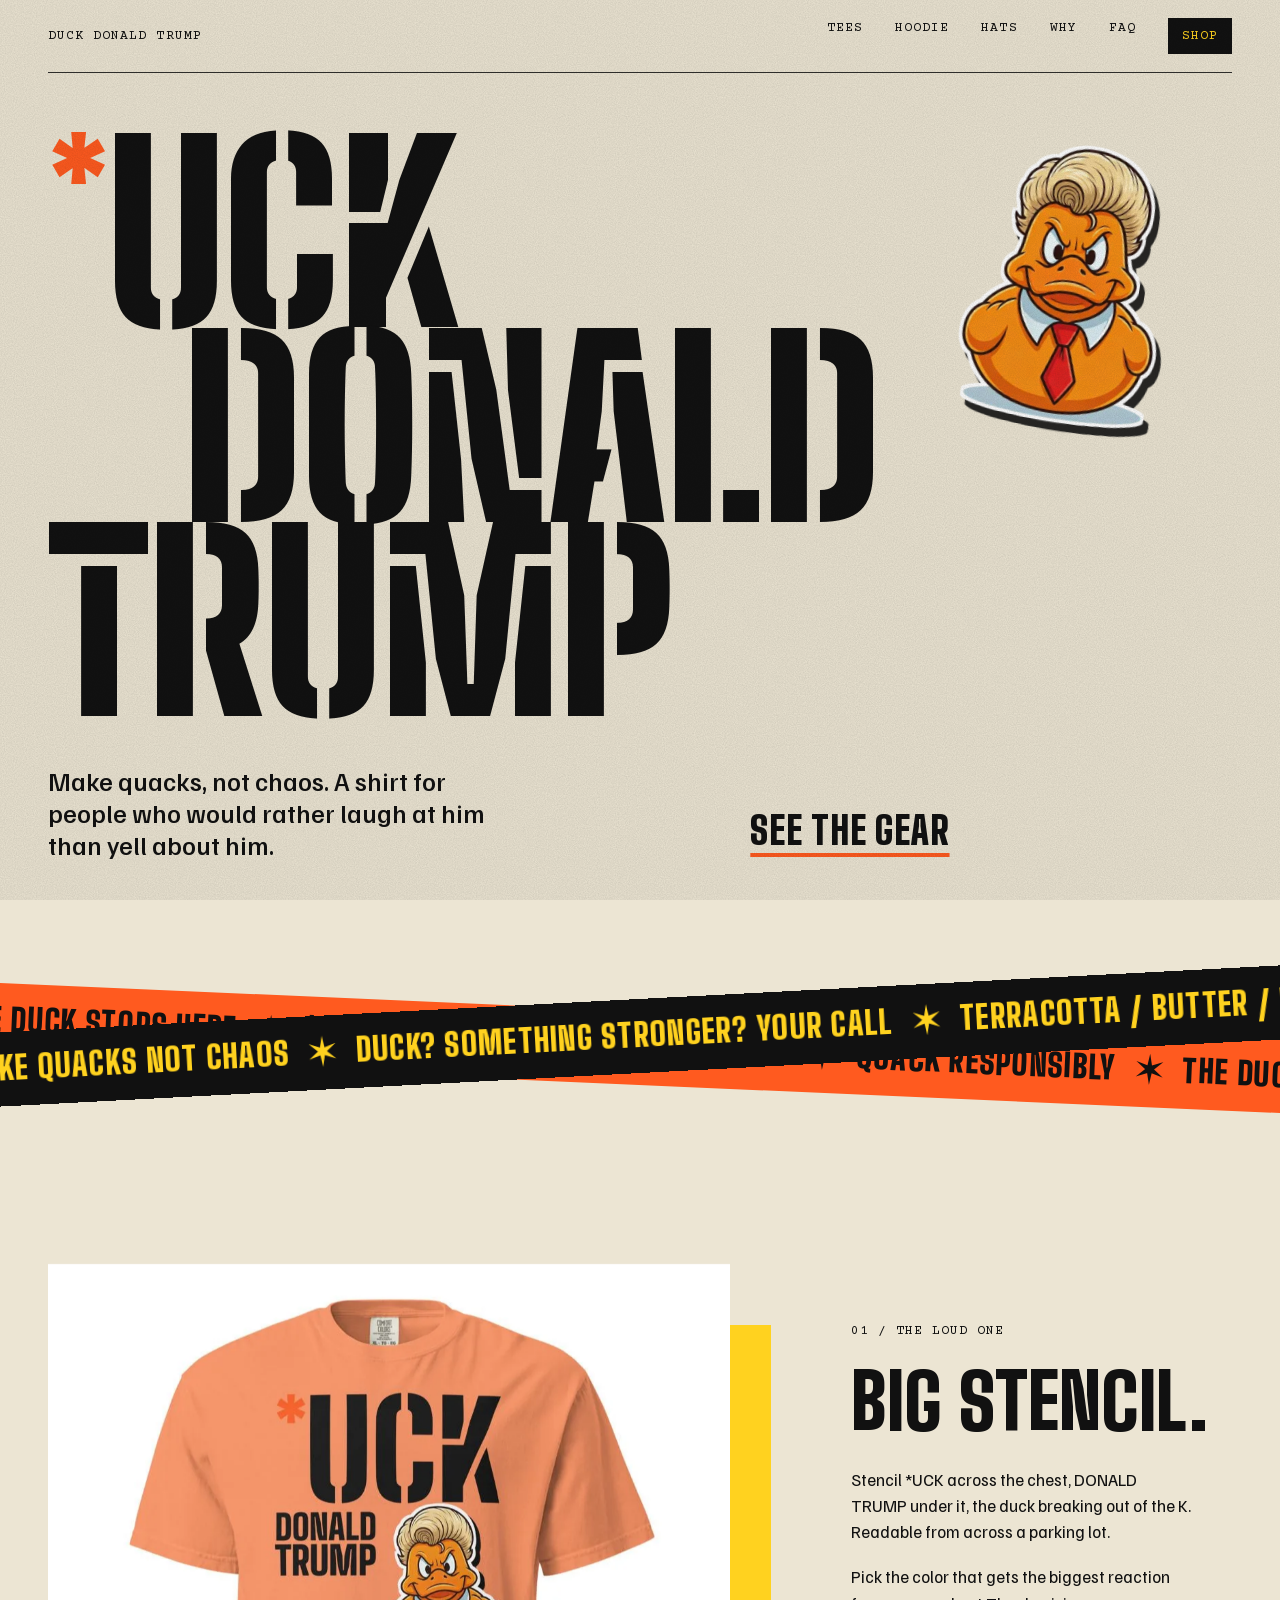
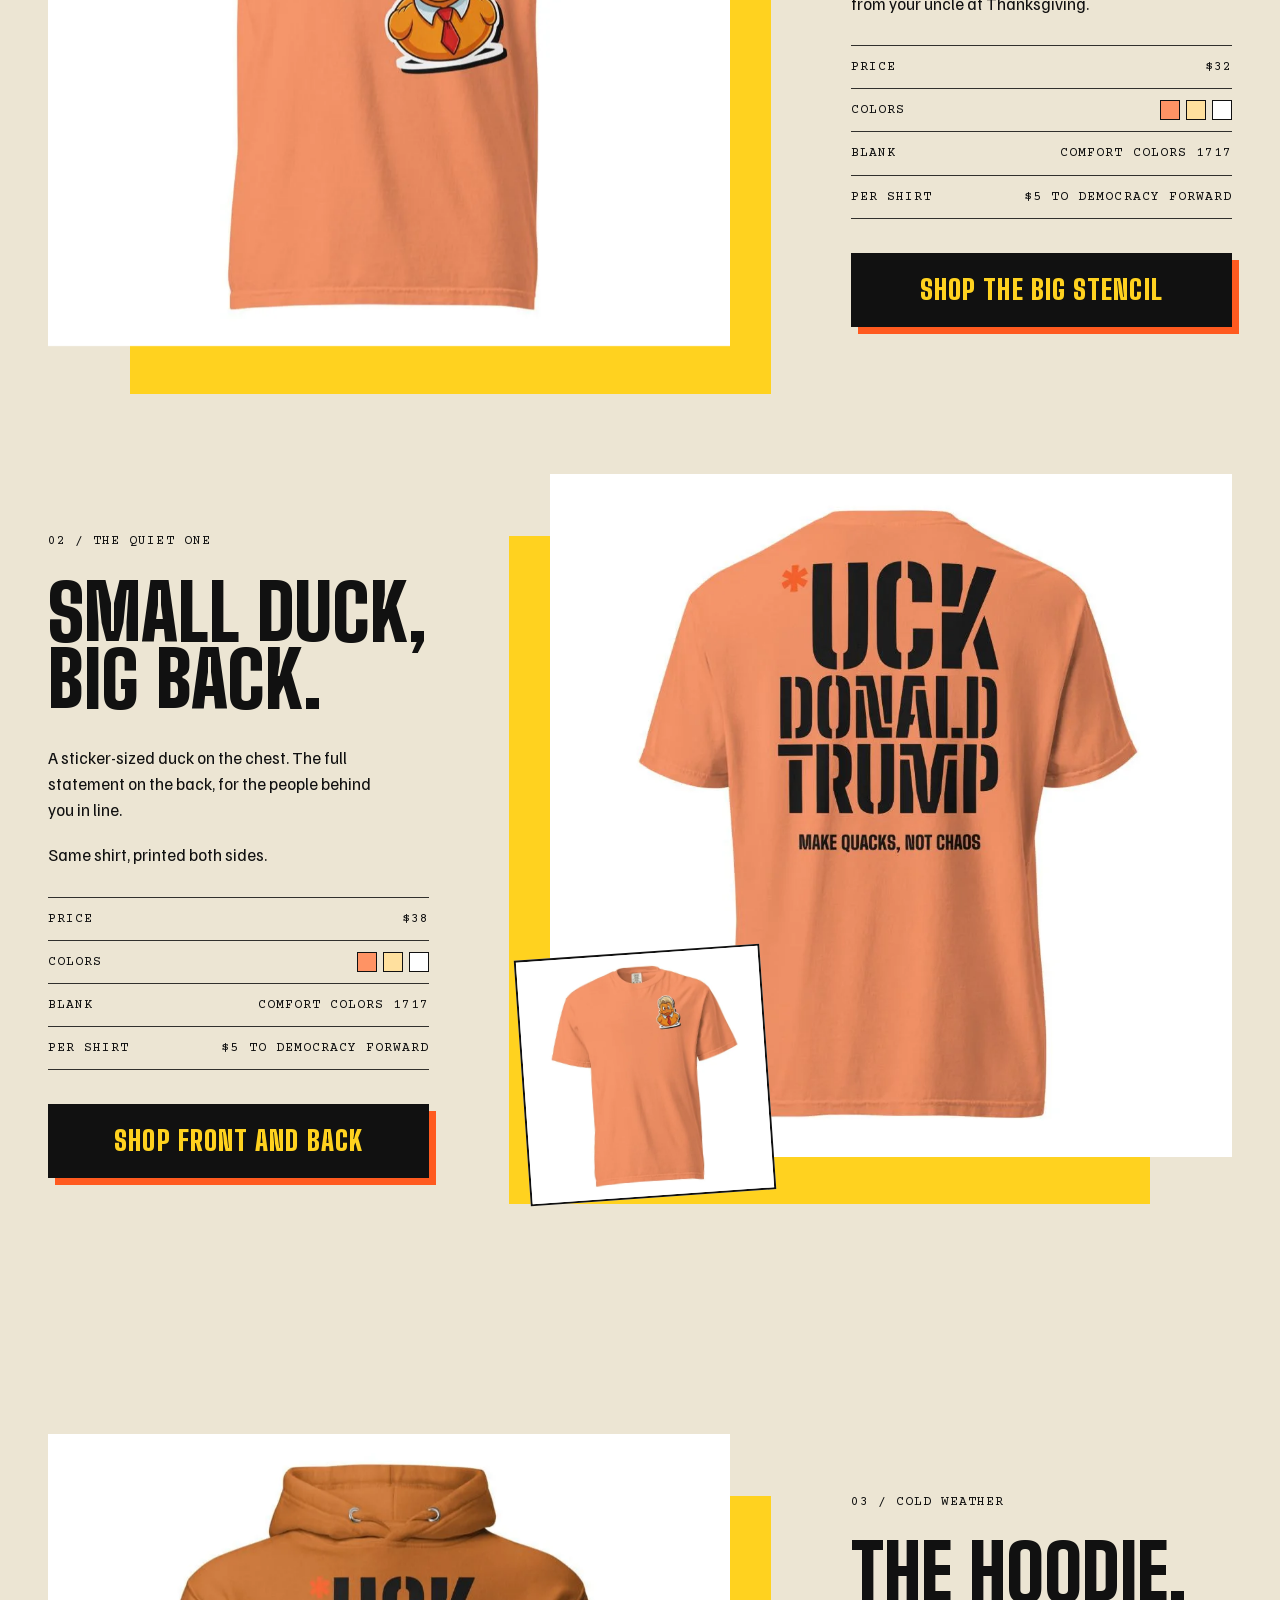
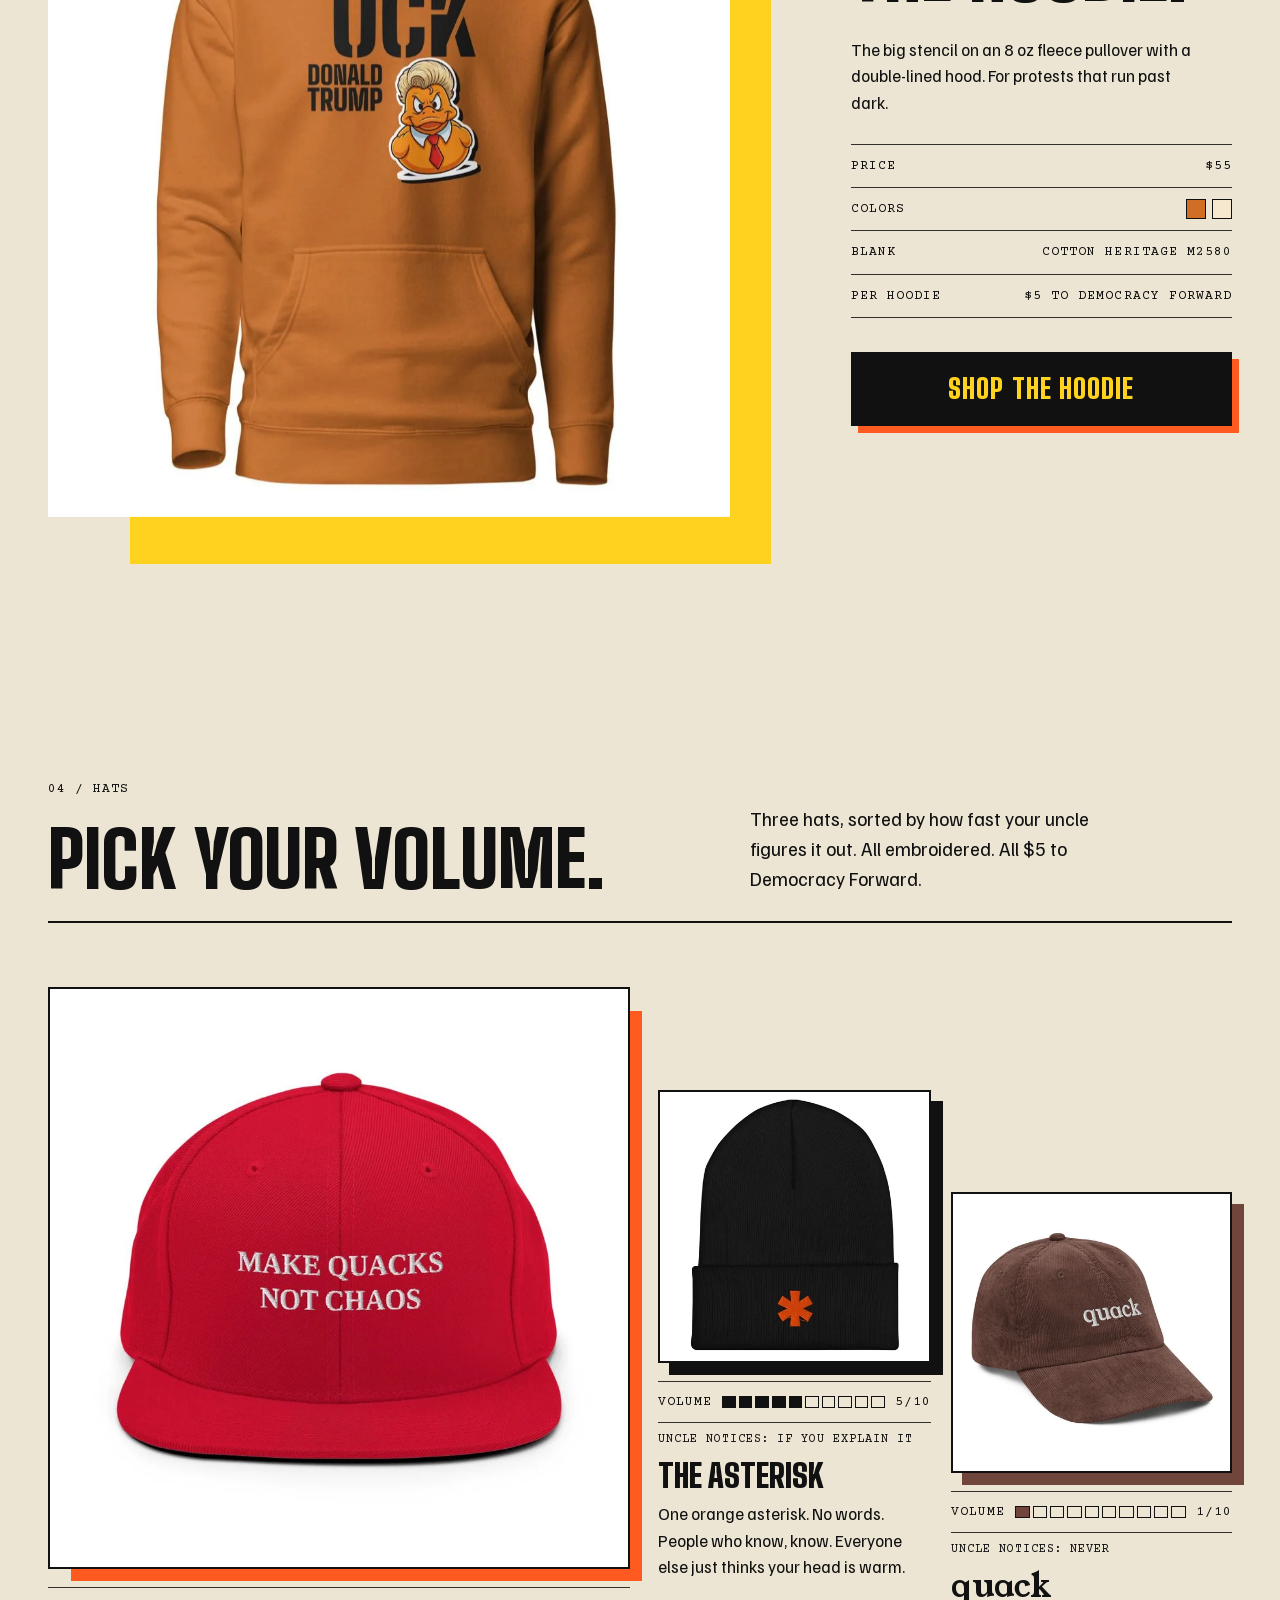
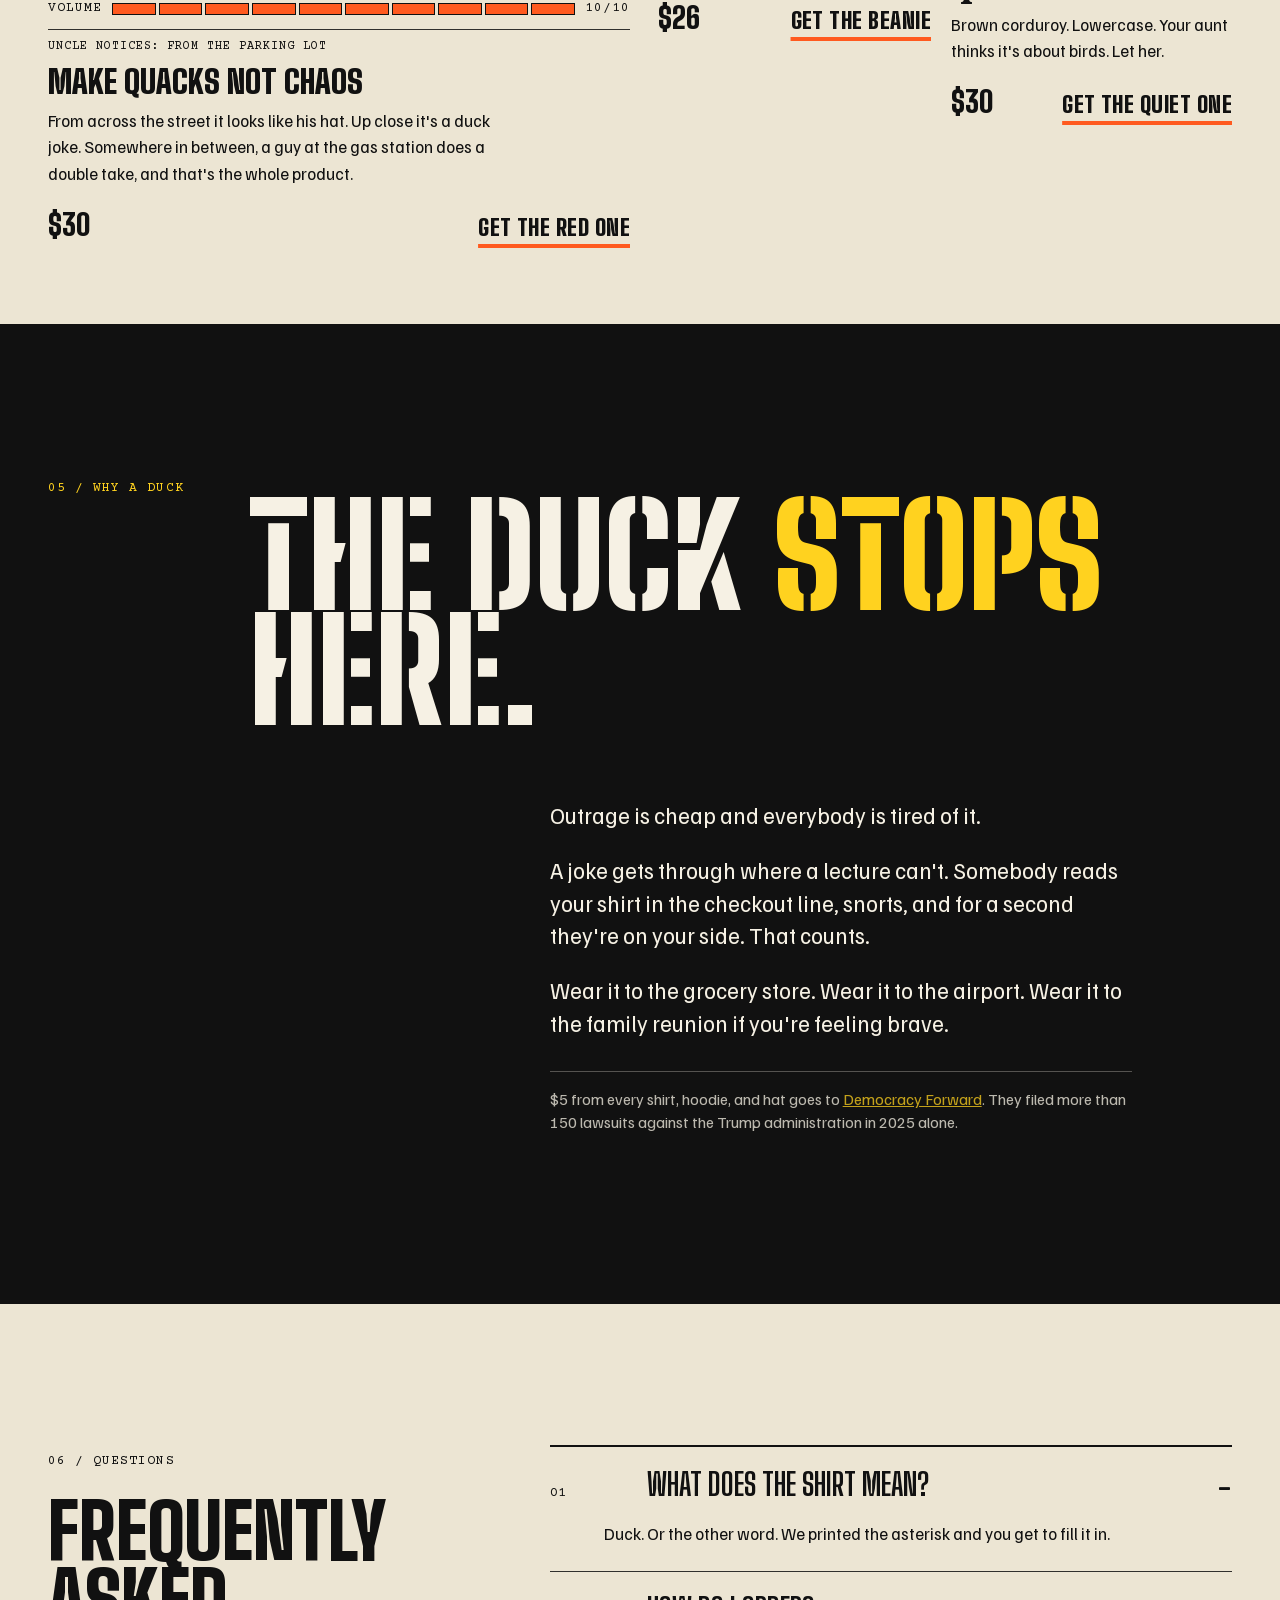
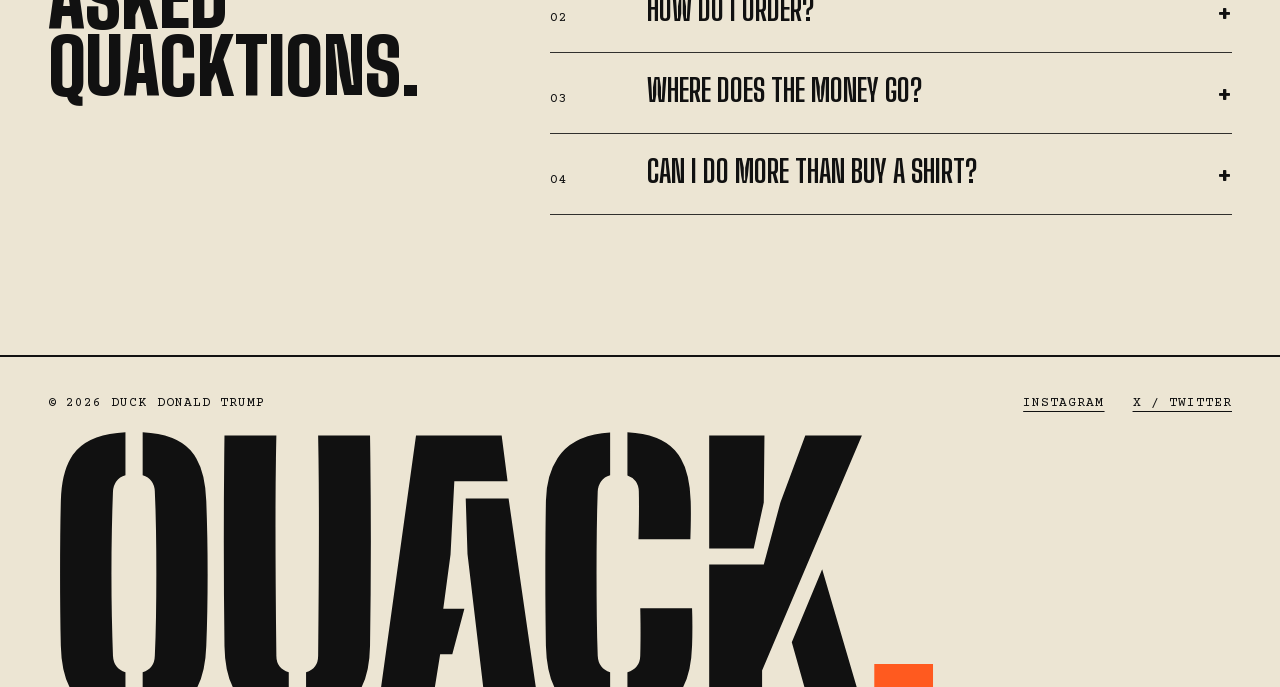
==== commit c807854b: "Replace the trucker hat with three hats New "Pick your volume" section: the red Make Quacks Not Chao" ====
--- a/index.html
+++ b/index.html
@@ -81,12 +81,30 @@
     },
     {
       "@type": "Product",
-      "name": "*uck Trucker Hat",
-      "image": "https://duckdonaldtrump.com/images/hat-front-1000.webp",
-      "description": "Comfort Colors sunwashed trucker cap with *UCK embroidered across the front in black and orange thread. Butter or Ivory. $5 from every hat goes to Democracy Forward Foundation.",
+      "name": "Make Quacks Not Chaos Snapback",
+      "image": "https://duckdonaldtrump.com/images/hat-snapback-900.webp",
+      "description": "Red flat-bill snapback with MAKE QUACKS NOT CHAOS embroidered in white. $5 from every hat goes to Democracy Forward Foundation.",
       "brand": {"@id": "https://duckdonaldtrump.com/#org"},
-      "color": "Butter, Ivory",
-      "offers": {"@type": "Offer", "url": "https://duckdonaldtrump.printful.me/product/uck-trucker-hat", "price": "28.00", "priceCurrency": "USD", "availability": "https://schema.org/InStock", "itemCondition": "https://schema.org/NewCondition"}
+      "color": "Red",
+      "offers": {"@type": "Offer", "url": "https://duckdonaldtrump.printful.me/product/make-quacks-not-chaos-snapback", "price": "30.00", "priceCurrency": "USD", "availability": "https://schema.org/InStock", "itemCondition": "https://schema.org/NewCondition"}
+    },
+    {
+      "@type": "Product",
+      "name": "Asterisk Beanie",
+      "image": "https://duckdonaldtrump.com/images/hat-beanie-900.webp",
+      "description": "Black cuffed knit beanie with one orange asterisk embroidered on the cuff. $5 from every hat goes to Democracy Forward Foundation.",
+      "brand": {"@id": "https://duckdonaldtrump.com/#org"},
+      "color": "Black",
+      "offers": {"@type": "Offer", "url": "https://duckdonaldtrump.printful.me/product/asterisk-beanie", "price": "26.00", "priceCurrency": "USD", "availability": "https://schema.org/InStock", "itemCondition": "https://schema.org/NewCondition"}
+    },
+    {
+      "@type": "Product",
+      "name": "Quack Corduroy Dad Hat",
+      "image": "https://duckdonaldtrump.com/images/hat-corduroy-900.webp",
+      "description": "Brown corduroy dad hat with quack embroidered in white lowercase serif. $5 from every hat goes to Democracy Forward Foundation.",
+      "brand": {"@id": "https://duckdonaldtrump.com/#org"},
+      "color": "Brown",
+      "offers": {"@type": "Offer", "url": "https://duckdonaldtrump.printful.me/product/quack-corduroy-dad-hat", "price": "30.00", "priceCurrency": "USD", "availability": "https://schema.org/InStock", "itemCondition": "https://schema.org/NewCondition"}
     },
     {
       "@type": "FAQPage",
@@ -104,6 +122,7 @@
 @font-face{font-family:"Big Shoulders Stencil Display";font-weight:800 900;font-style:normal;font-display:swap;src:url(fonts/big-shoulders-stencil-display.woff2) format("woff2")}
 @font-face{font-family:"Big Shoulders Display";font-weight:700 900;font-style:normal;font-display:swap;src:url(fonts/big-shoulders-display.woff2) format("woff2")}
 @font-face{font-family:"Familjen Grotesk";font-weight:400 700;font-style:normal;font-display:swap;src:url(fonts/familjen-grotesk.woff2) format("woff2")}
+@font-face{font-family:"Young Serif";font-weight:400;font-style:normal;font-display:swap;src:url(fonts/young-serif.woff2) format("woff2")}
 @font-face{font-family:"Courier Prime";font-weight:400;font-style:normal;font-display:swap;src:url(fonts/courier-prime-400.woff2) format("woff2")}
 @font-face{font-family:"Courier Prime";font-weight:700;font-style:normal;font-display:swap;src:url(fonts/courier-prime-700.woff2) format("woff2")}
 :root{
@@ -275,6 +294,43 @@
   .p-copy{padding-top:56px}
 }
 
+/* ---------- hats ---------- */
+.hats{padding-block:clamp(70px,10vw,140px) clamp(40px,6vw,80px)}
+.hats-head{display:grid;grid-template-columns:repeat(12,1fr);gap:20px;align-items:end;border-bottom:2px solid var(--ink);padding-bottom:28px;margin-bottom:clamp(36px,5vw,64px)}
+.hats-head>div{grid-column:1 / span 6}
+.hats-head h2{font-family:var(--display);font-weight:900;text-transform:uppercase;line-height:.88;margin:.35em 0 0;font-size:clamp(3rem,6vw,5.5rem)}
+.hats-head p{grid-column:8 / span 5;margin:0;font-size:clamp(1.05rem,1.5vw,1.25rem);max-width:36ch}
+.hat-grid{display:grid;grid-template-columns:repeat(12,1fr);gap:clamp(28px,3vw,44px) 20px;align-items:start}
+.hat--loud{grid-column:1 / span 6}
+.hat--mid{grid-column:7 / span 3;padding-left:8px;margin-top:clamp(0px,8vw,120px)}
+.hat--quiet{grid-column:10 / span 3;margin-top:clamp(0px,16vw,240px)}
+.hat-img{display:block;position:relative;margin-bottom:18px}
+.hat-img::before{content:"";position:absolute;inset:4% -12px -12px 4%;z-index:0}
+.hat--loud .hat-img::before{background:var(--hazard)}
+.hat--mid .hat-img::before{background:var(--ink)}
+.hat--quiet .hat-img::before{background:#70453b}
+.hat-img picture,.hat-img img{position:relative;z-index:1;display:block;width:100%;border:1px solid var(--ink)}
+.hat-img:hover img{transform:translate(-3px,-3px)}
+.hat-img img{transition:transform .15s ease}
+.hat h3{font-family:var(--display);font-weight:900;text-transform:uppercase;font-size:clamp(1.6rem,2.6vw,2.4rem);line-height:.95;margin:10px 0 10px}
+.hat--quiet h3{text-transform:none;font-family:"Young Serif",Georgia,serif;font-weight:400}
+.hat p{margin:0 0 16px}
+.hat--loud p{max-width:46ch}
+.vol{display:flex;align-items:center;gap:10px;padding:10px 0;border-top:1px solid var(--rule);border-bottom:1px solid var(--rule)}
+.vol .cells{display:flex;gap:3px;flex:1}
+.vol i{display:block;height:12px;flex:1;border:1px solid var(--ink);background:transparent}
+.vol i.on{background:var(--hazard)}
+.hat--mid .vol i.on{background:var(--ink)}
+.hat--quiet .vol i.on{background:#70453b}
+.notice{margin:8px 0 0 !important;font-size:.75rem}
+.hat-buy{display:flex;align-items:baseline;justify-content:space-between;gap:16px;flex-wrap:wrap}
+.price{font-family:var(--display);font-weight:900;font-size:1.8rem}
+.hat .go{font-size:clamp(1.2rem,1.8vw,1.5rem)}
+@media (max-width:860px){
+  .hats-head>div,.hats-head p{grid-column:1 / -1}
+  .hat--loud,.hat--mid,.hat--quiet{grid-column:1 / -1;margin-top:0}
+}
+@media (prefers-reduced-motion:reduce){.hat-img img{transition:none}}
 /* ---------- manifesto ---------- */
 .manifesto{background:var(--ink);color:var(--paper-2);padding:clamp(80px,12vw,170px) 0}
 .m-grid{display:grid;grid-template-columns:repeat(12,1fr);gap:0 20px}
@@ -347,7 +403,7 @@
     <nav class="label">
       <a href="#shirt">Tees</a>
       <a href="#hoodie">Hoodie</a>
-      <a href="#hat">Hat</a>
+      <a href="#hats">Hats</a>
       <a href="#why">Why</a>
       <a href="#faq">FAQ</a>
       <a class="shop" href="https://duckdonaldtrump.printful.me/">Shop</a>
@@ -444,23 +500,36 @@
     </div>
   </section>
 
-  <section class="product product--flip wrap" id="hat">
-    <div class="p-grid">
-      <div class="p-img">
-        <picture><source type="image/webp" srcset="images/hat-front-600.webp 600w, images/hat-front-1000.webp 1000w" sizes="(max-width: 860px) 100vw, 58vw"><img src="images/hat-front-1000.webp" alt="Butter yellow trucker hat with *UCK embroidered across the front in black and orange thread" width="1000" height="1000" loading="lazy" decoding="async"></picture>
-      </div>
-      <div class="p-copy">
-        <span class="label">04 / Four letters</span>
-        <h2>The hat.</h2>
-        <p>Just the word. Stitched, not printed, so it outlasts the hat. Garment-dyed front, mesh back, snapback.</p>
-        <ul class="specs label">
-          <li><span>Price</span><span>$28</span></li>
-          <li><span>Colors</span><span class="swatches" aria-label="Butter, Ivory"><b style="background:#ffe09e"></b><b style="background:#fff4d9"></b></span></li>
-          <li><span>Blank</span><span>Comfort Colors trucker</span></li>
-          <li><span>Per hat</span><span>$5 to Democracy Forward</span></li>
-        </ul>
-        <a class="block-link" href="https://duckdonaldtrump.printful.me/product/uck-trucker-hat">Shop the hat</a>
-      </div>
+  <section class="hats wrap" id="hats">
+    <div class="hats-head">
+      <div>
+        <span class="label">04 / Hats</span>
+        <h2>Pick your volume.</h2>
+      </div>
+      <p>Three hats, sorted by how fast your uncle figures it out. All embroidered. All $5 to Democracy Forward.</p>
+    </div>
+    <div class="hat-grid">
+      <article class="hat hat--loud">
+        <a class="hat-img" href="https://duckdonaldtrump.printful.me/product/make-quacks-not-chaos-snapback"><picture><source type="image/webp" srcset="images/hat-snapback-500.webp 500w, images/hat-snapback-900.webp 900w" sizes="(max-width: 860px) 100vw, 50vw"><img src="images/hat-snapback-900.webp" alt="Red snapback with MAKE QUACKS NOT CHAOS embroidered in white" width="900" height="900" loading="lazy" decoding="async"></picture></a>
+        <div class="vol" role="img" aria-label="Volume 10 out of 10"><span class="label">Volume</span><span class="cells"><i class="on"></i><i class="on"></i><i class="on"></i><i class="on"></i><i class="on"></i><i class="on"></i><i class="on"></i><i class="on"></i><i class="on"></i><i class="on"></i></span><span class="label">10/10</span></div><p class="notice label">Uncle notices: from the parking lot</p>
+        <h3>Make Quacks Not Chaos</h3>
+        <p>From across the street it looks like his hat. Up close it's a duck joke. Somewhere in between, a guy at the gas station does a double take, and that's the whole product.</p>
+        <div class="hat-buy"><span class="price">$30</span><a class="go" href="https://duckdonaldtrump.printful.me/product/make-quacks-not-chaos-snapback">Get the red one</a></div>
+      </article>
+      <article class="hat hat--mid">
+        <a class="hat-img" href="https://duckdonaldtrump.printful.me/product/asterisk-beanie"><picture><source type="image/webp" srcset="images/hat-beanie-500.webp 500w, images/hat-beanie-900.webp 900w" sizes="(max-width: 860px) 100vw, 25vw"><img src="images/hat-beanie-900.webp" alt="Black cuffed beanie with a single orange asterisk embroidered on the cuff" width="900" height="900" loading="lazy" decoding="async"></picture></a>
+        <div class="vol" role="img" aria-label="Volume 5 out of 10"><span class="label">Volume</span><span class="cells"><i class="on"></i><i class="on"></i><i class="on"></i><i class="on"></i><i class="on"></i><i></i><i></i><i></i><i></i><i></i></span><span class="label">5/10</span></div><p class="notice label">Uncle notices: if you explain it</p>
+        <h3>The Asterisk</h3>
+        <p>One orange asterisk. No words. People who know, know. Everyone else just thinks your head is warm.</p>
+        <div class="hat-buy"><span class="price">$26</span><a class="go" href="https://duckdonaldtrump.printful.me/product/asterisk-beanie">Get the beanie</a></div>
+      </article>
+      <article class="hat hat--quiet">
+        <a class="hat-img" href="https://duckdonaldtrump.printful.me/product/quack-corduroy-dad-hat"><picture><source type="image/webp" srcset="images/hat-corduroy-500.webp 500w, images/hat-corduroy-900.webp 900w" sizes="(max-width: 860px) 100vw, 25vw"><img src="images/hat-corduroy-900.webp" alt="Brown corduroy dad hat with the word quack embroidered in white lowercase serif" width="900" height="900" loading="lazy" decoding="async"></picture></a>
+        <div class="vol" role="img" aria-label="Volume 1 out of 10"><span class="label">Volume</span><span class="cells"><i class="on"></i><i></i><i></i><i></i><i></i><i></i><i></i><i></i><i></i><i></i></span><span class="label">1/10</span></div><p class="notice label">Uncle notices: never</p>
+        <h3>quack</h3>
+        <p>Brown corduroy. Lowercase. Your aunt thinks it's about birds. Let her.</p>
+        <div class="hat-buy"><span class="price">$30</span><a class="go" href="https://duckdonaldtrump.printful.me/product/quack-corduroy-dad-hat">Get the quiet one</a></div>
+      </article>
     </div>
   </section>
 
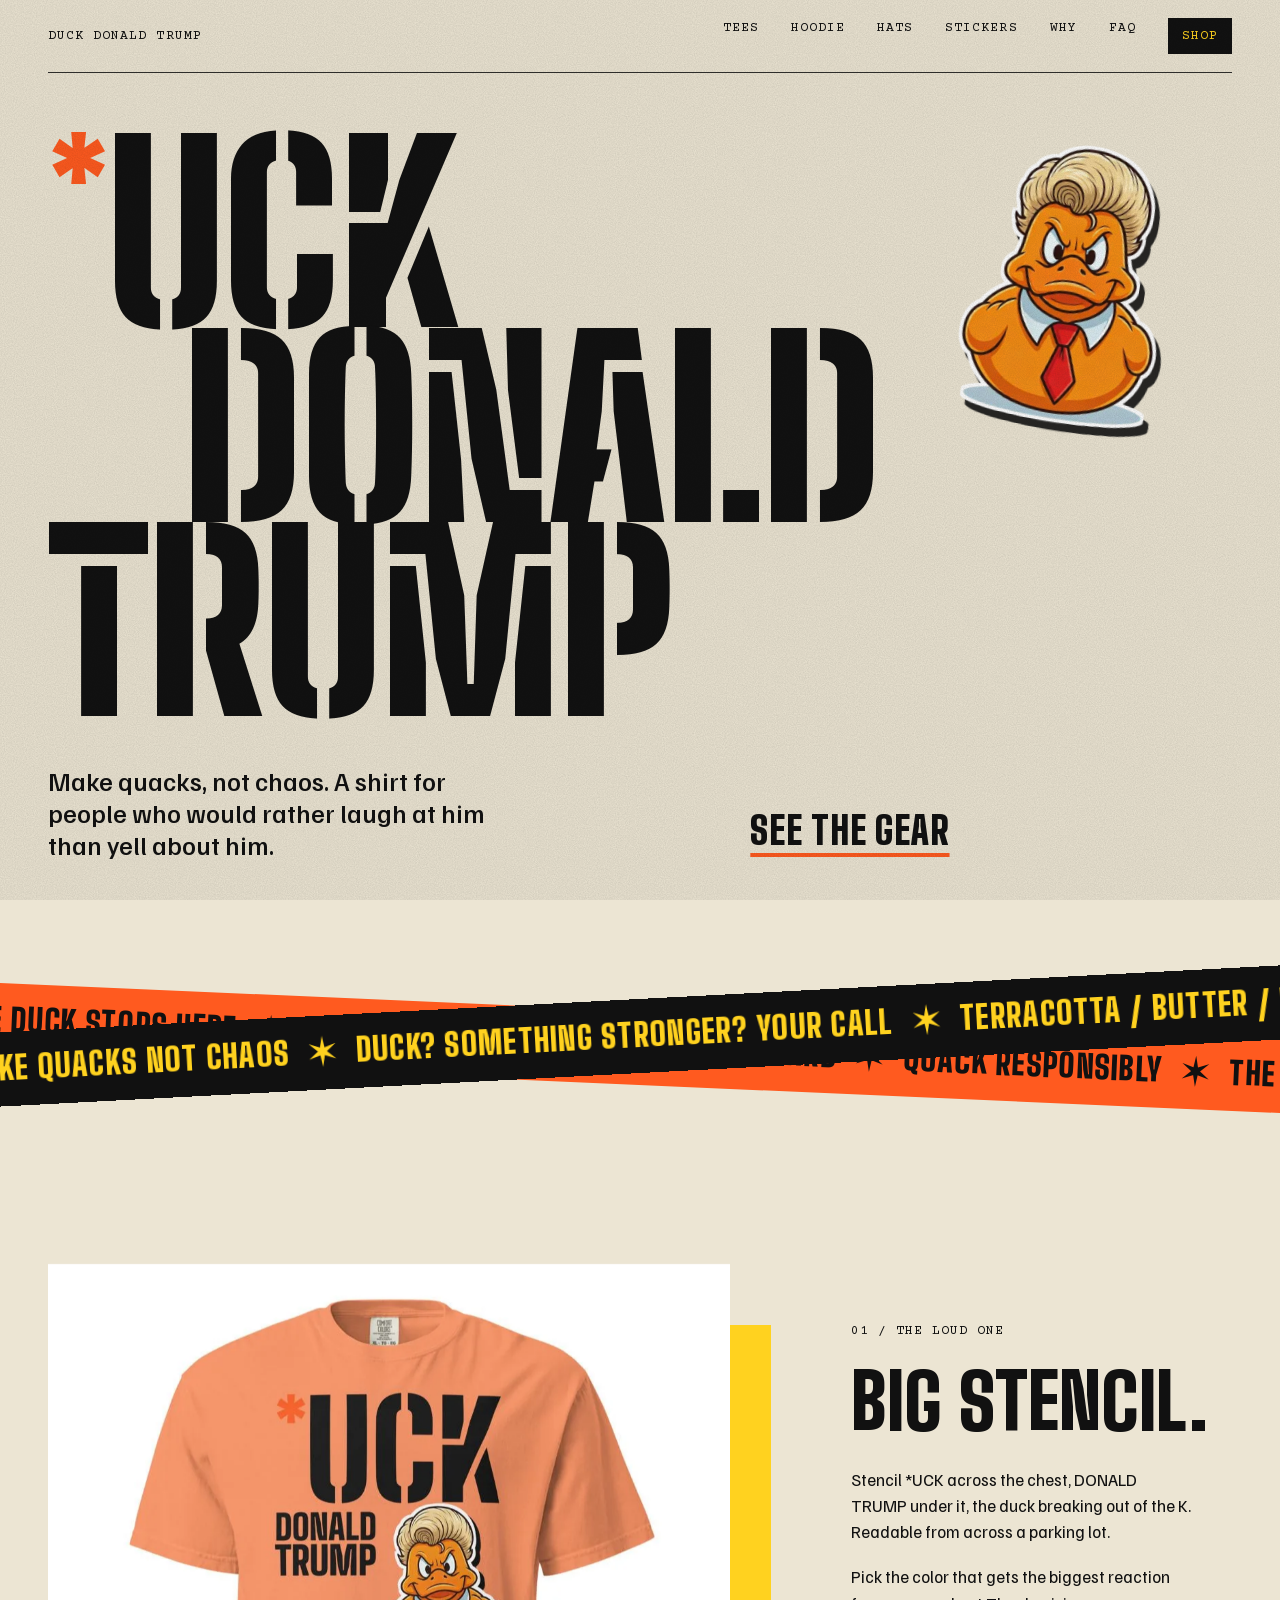
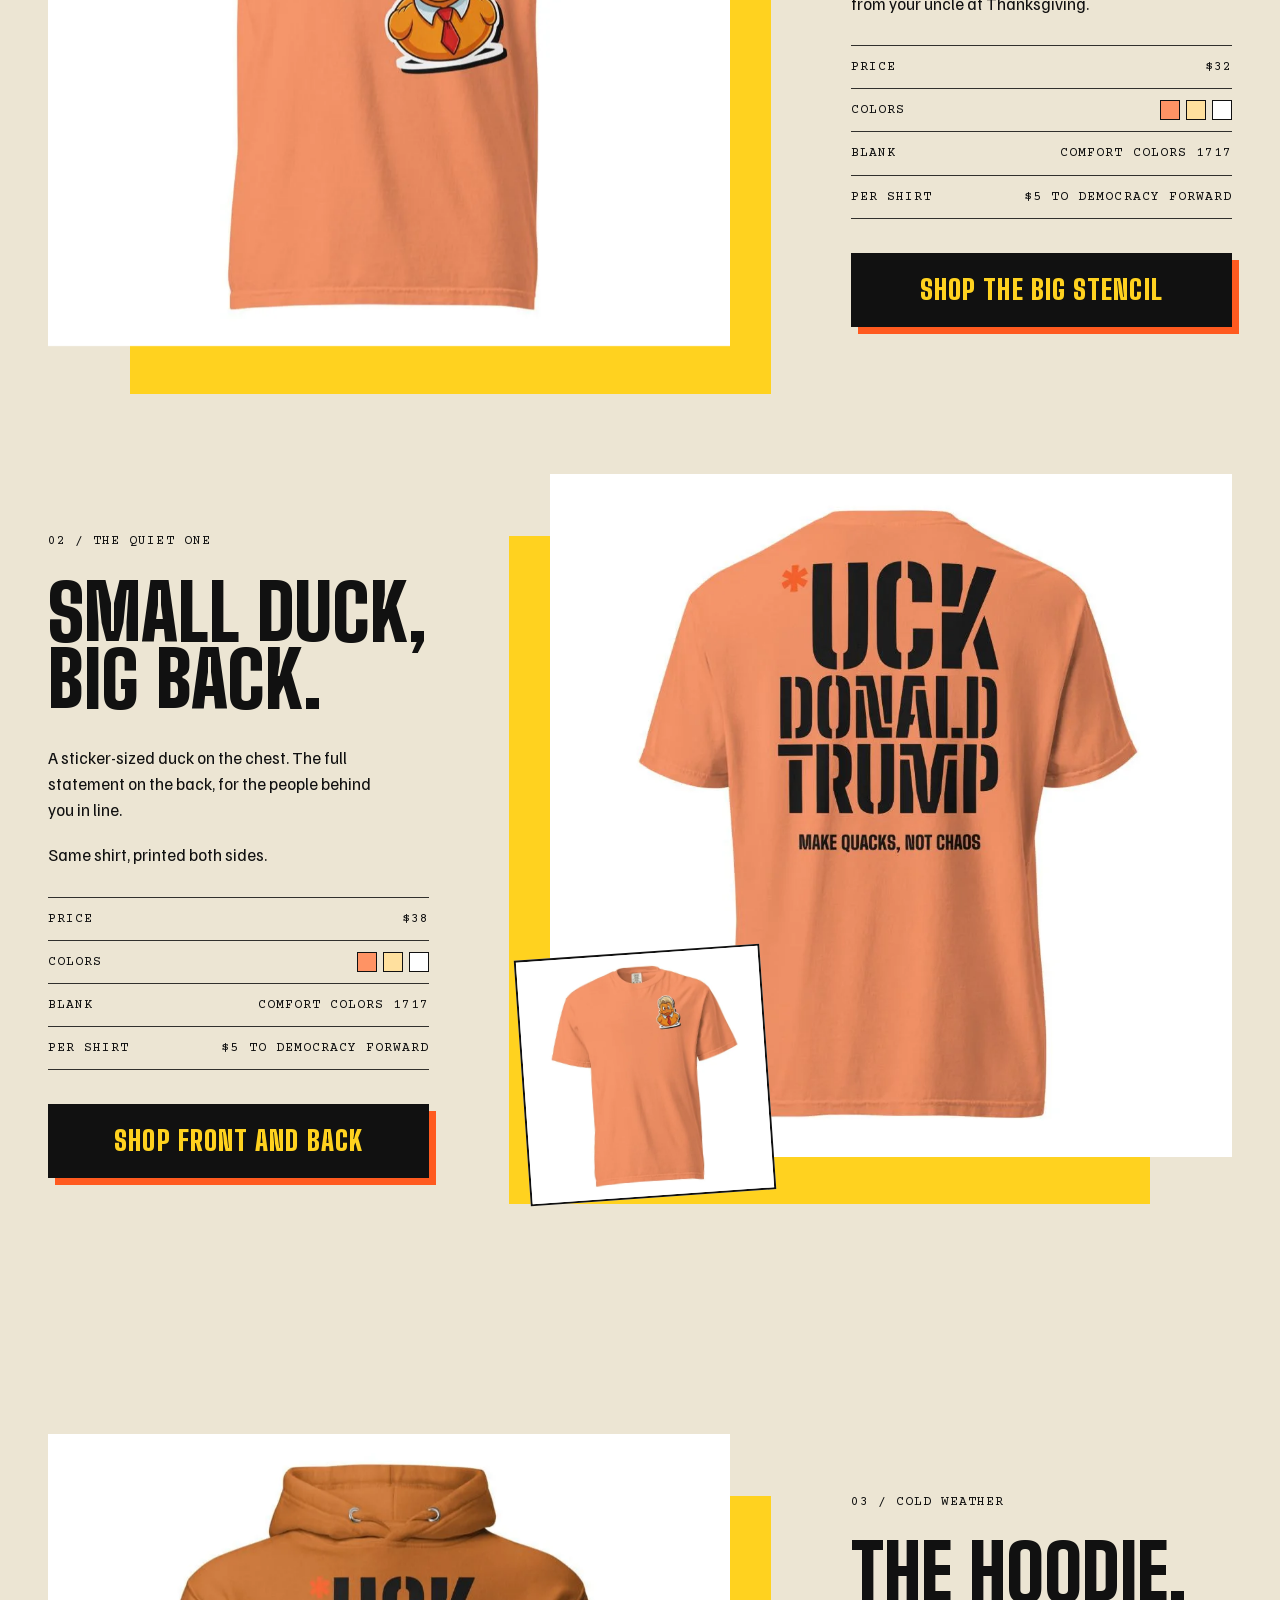
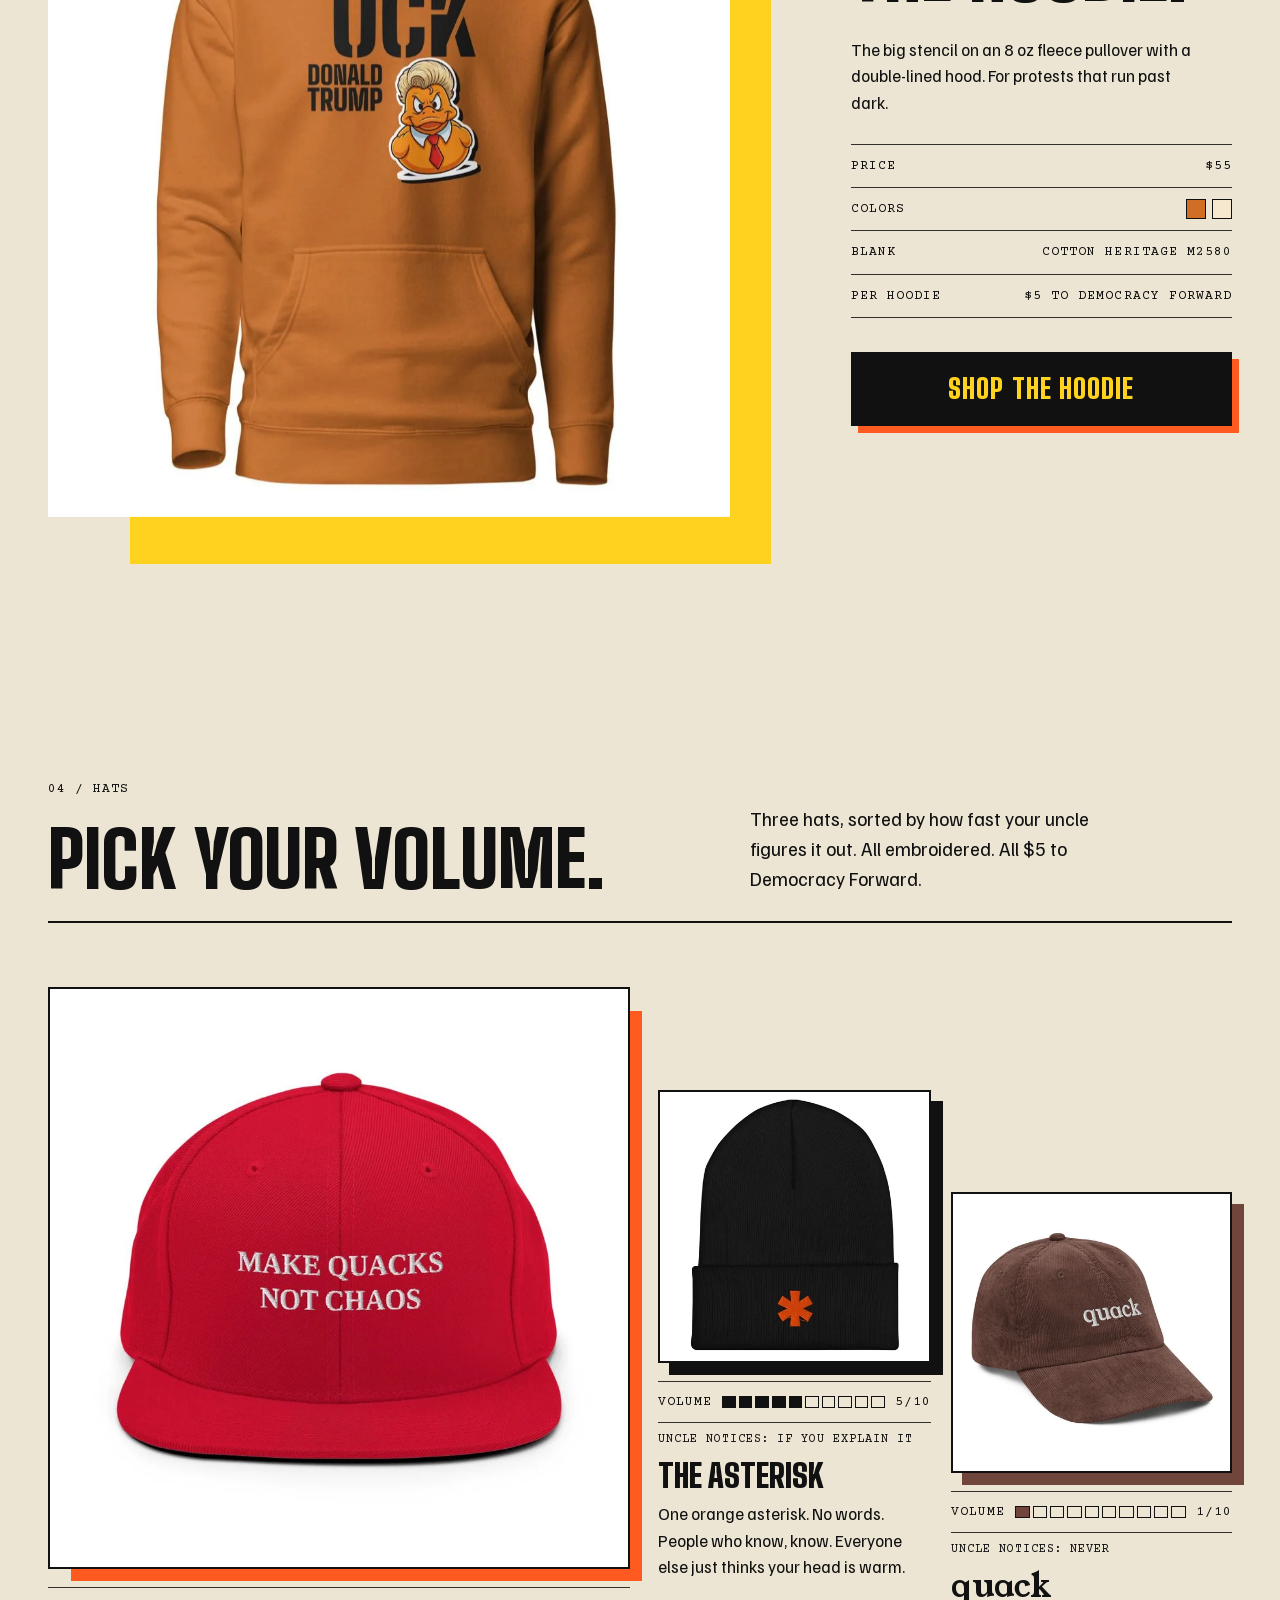
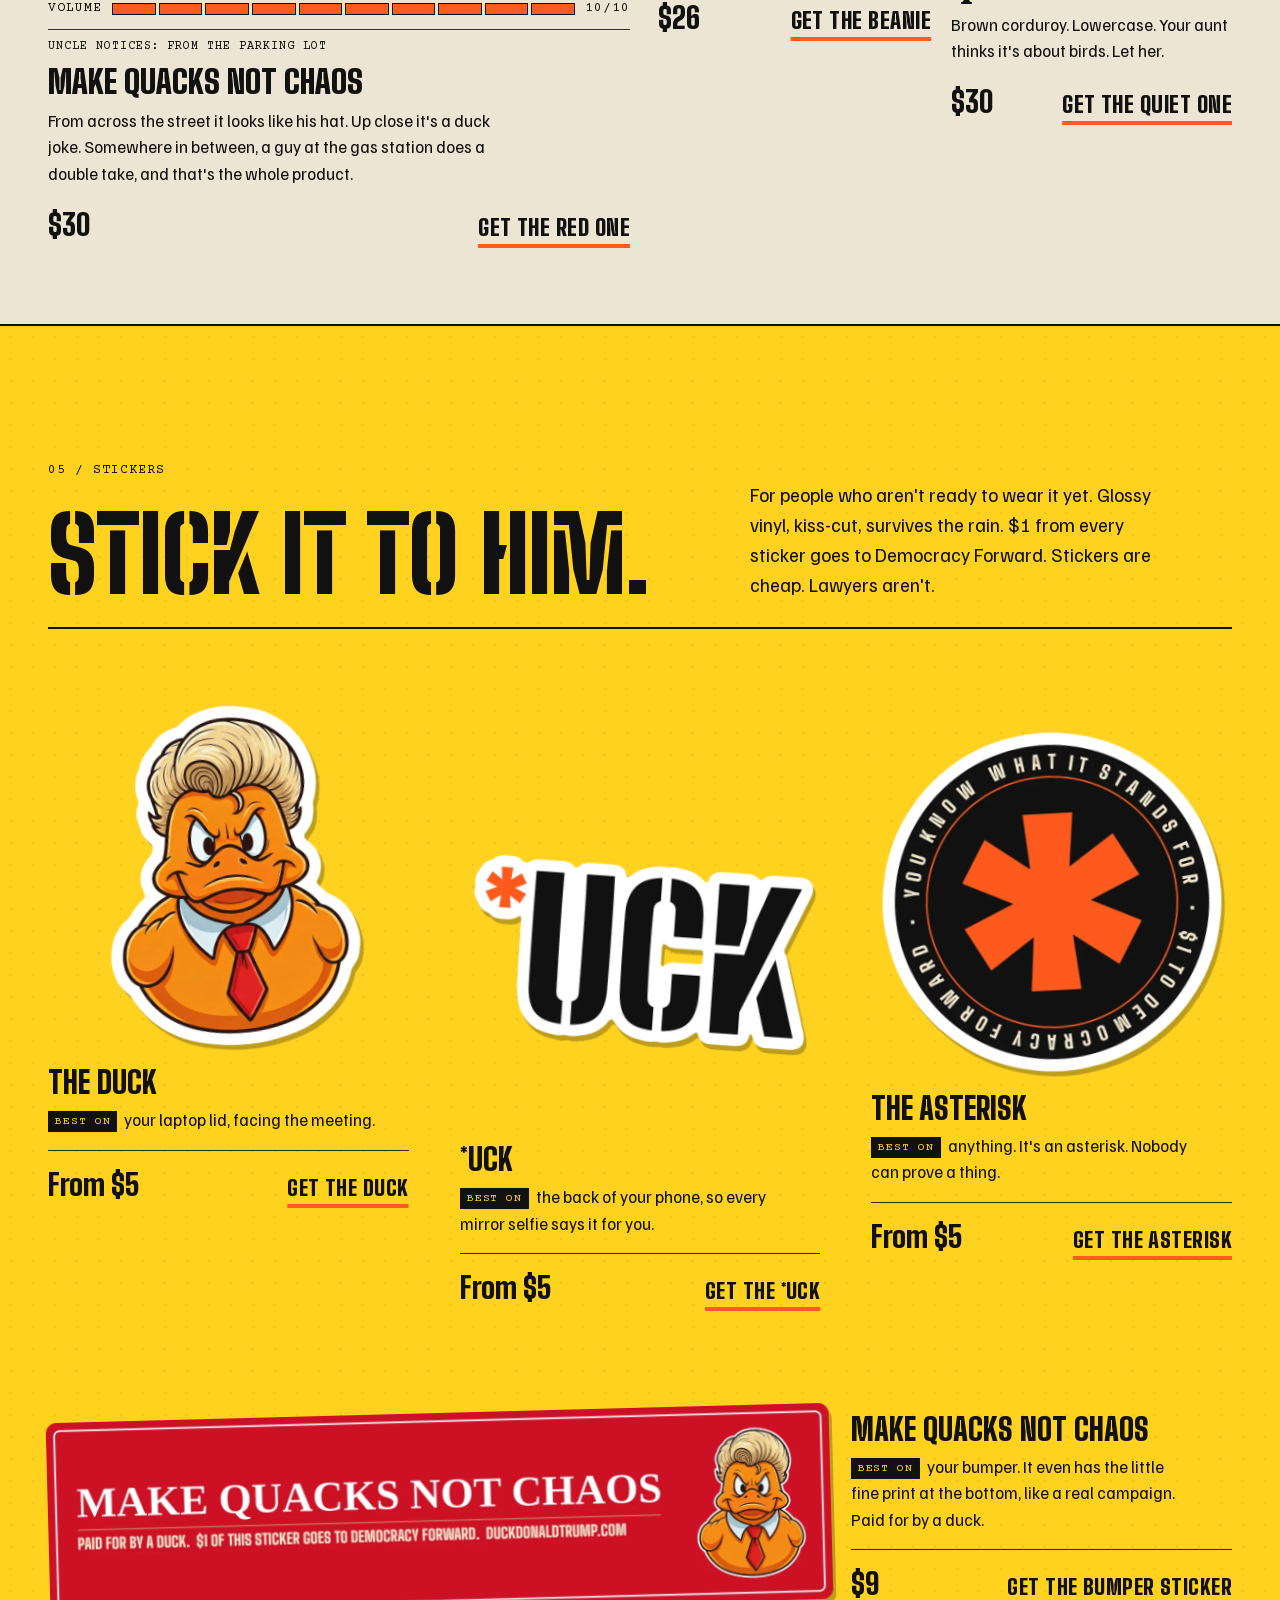
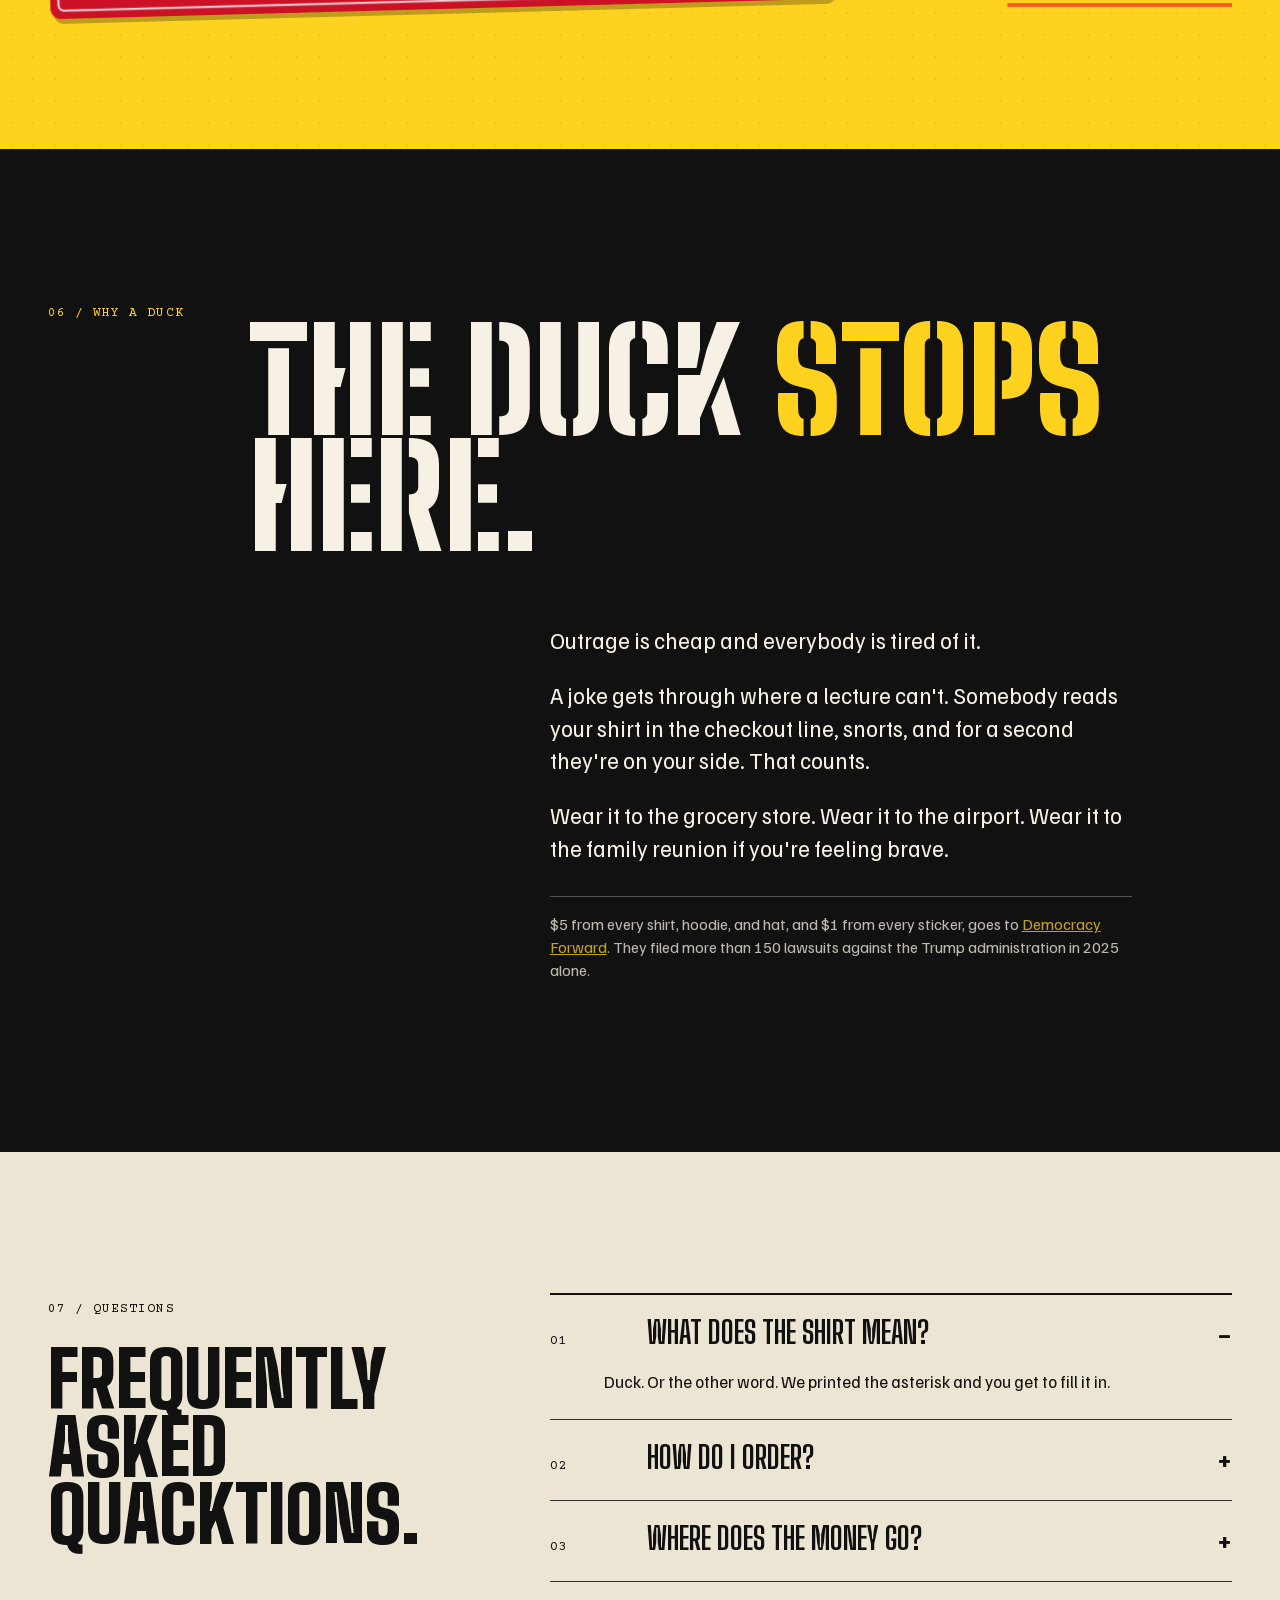
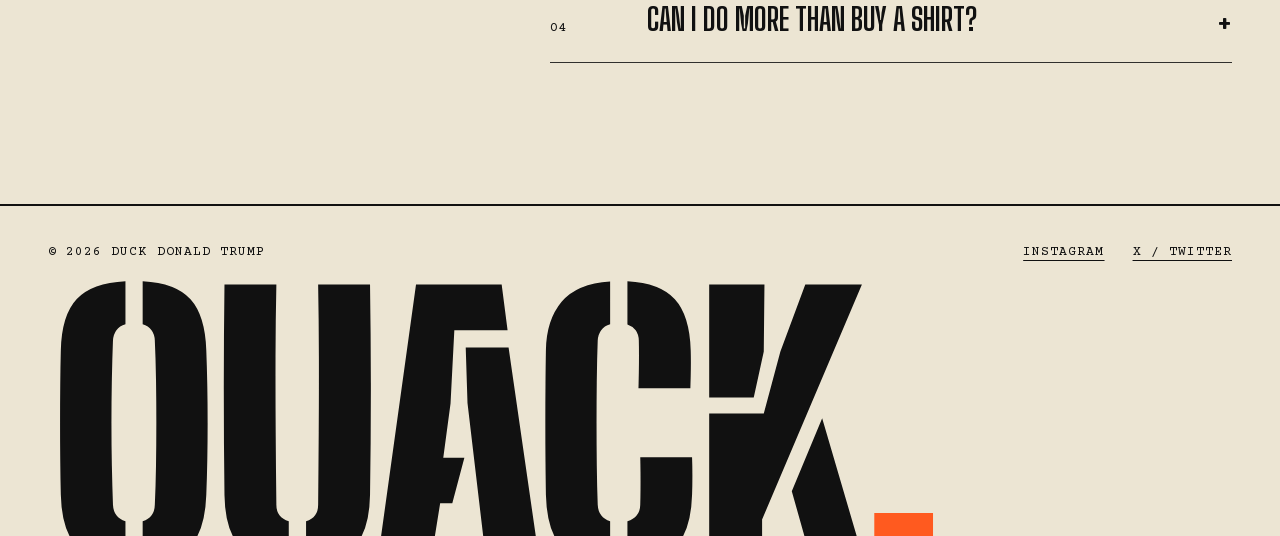
==== commit 777b74f4: "Add a sticker section with four stickers The Duck, *UCK, the Asterisk badge, and a Make Quacks Not C" ====
--- a/index.html
+++ b/index.html
@@ -4,7 +4,7 @@
 <meta charset="utf-8">
 <meta name="viewport" content="width=device-width, initial-scale=1">
 <title>*uck Donald Trump T-Shirt | $5 a Shirt to Democracy Forward</title>
-<meta name="description" content="The *uck Donald Trump tee: a rubber duck with a very specific haircut on a heavyweight Comfort Colors shirt. Tees, a hoodie, and a trucker hat. $5 from every item goes to Democracy Forward.">
+<meta name="description" content="The *uck Donald Trump tee: a rubber duck with a very specific haircut on a heavyweight Comfort Colors shirt. Tees, a hoodie, hats, and stickers. $5 from every shirt, hoodie, and hat, and $1 from every sticker, goes to Democracy Forward.">
 <meta name="author" content="Duck Donald Trump">
 <meta name="robots" content="index, follow, max-image-preview:large">
 <link rel="canonical" href="https://duckdonaldtrump.com/">
@@ -12,7 +12,7 @@
 <meta property="og:site_name" content="Duck Donald Trump">
 <meta property="og:url" content="https://duckdonaldtrump.com/">
 <meta property="og:title" content="*uck Donald Trump">
-<meta property="og:description" content="Make quacks, not chaos. Tees, a hoodie, and a hat. $5 from every item goes to Democracy Forward.">
+<meta property="og:description" content="Make quacks, not chaos. Tees, a hoodie, hats, and stickers. Every sale sends money to Democracy Forward.">
 <meta property="og:image" content="https://duckdonaldtrump.com/images/og-duck-shirts.jpg">
 <meta property="og:image:width" content="1200">
 <meta property="og:image:height" content="630">
@@ -21,7 +21,7 @@
 <meta name="twitter:card" content="summary_large_image">
 <meta name="twitter:site" content="@_uckTrump">
 <meta name="twitter:title" content="*uck Donald Trump">
-<meta name="twitter:description" content="Make quacks, not chaos. Tees, a hoodie, and a hat. $5 from every item goes to Democracy Forward.">
+<meta name="twitter:description" content="Make quacks, not chaos. Tees, a hoodie, hats, and stickers. Every sale sends money to Democracy Forward.">
 <meta name="twitter:image" content="https://duckdonaldtrump.com/images/og-duck-shirts.jpg">
 <meta name="twitter:image:alt" content="The two *uck Donald Trump duck tees, front and back">
 <link rel="icon" type="image/png" sizes="48x48" href="images/favicon-48.png">
@@ -107,11 +107,43 @@
       "offers": {"@type": "Offer", "url": "https://duckdonaldtrump.printful.me/product/quack-corduroy-dad-hat", "price": "30.00", "priceCurrency": "USD", "availability": "https://schema.org/InStock", "itemCondition": "https://schema.org/NewCondition"}
     },
     {
+      "@type": "Product",
+      "name": "The Duck Sticker",
+      "image": "https://duckdonaldtrump.com/images/sticker-duck-720.webp",
+      "description": "Kiss-cut glossy vinyl sticker of the cartoon duck with the blond combover and red tie. 3, 4, or 5.5 inches. $1 from every sticker goes to Democracy Forward Foundation.",
+      "brand": {"@id": "https://duckdonaldtrump.com/#org"},
+      "offers": {"@type": "AggregateOffer", "url": "https://duckdonaldtrump.printful.me/product/the-duck-sticker", "lowPrice": "5.00", "highPrice": "7.00", "offerCount": "3", "priceCurrency": "USD", "availability": "https://schema.org/InStock", "itemCondition": "https://schema.org/NewCondition"}
+    },
+    {
+      "@type": "Product",
+      "name": "The *UCK Sticker",
+      "image": "https://duckdonaldtrump.com/images/sticker-uck-720.webp",
+      "description": "Kiss-cut glossy vinyl sticker reading *UCK in black stencil with an orange asterisk. 3, 4, or 5.5 inches. $1 from every sticker goes to Democracy Forward Foundation.",
+      "brand": {"@id": "https://duckdonaldtrump.com/#org"},
+      "offers": {"@type": "AggregateOffer", "url": "https://duckdonaldtrump.printful.me/product/the-uck-sticker", "lowPrice": "5.00", "highPrice": "7.00", "offerCount": "3", "priceCurrency": "USD", "availability": "https://schema.org/InStock", "itemCondition": "https://schema.org/NewCondition"}
+    },
+    {
+      "@type": "Product",
+      "name": "The Asterisk Sticker",
+      "image": "https://duckdonaldtrump.com/images/sticker-asterisk-720.webp",
+      "description": "Round kiss-cut glossy vinyl sticker with a big orange asterisk on black. 3, 4, or 5.5 inches. $1 from every sticker goes to Democracy Forward Foundation.",
+      "brand": {"@id": "https://duckdonaldtrump.com/#org"},
+      "offers": {"@type": "AggregateOffer", "url": "https://duckdonaldtrump.printful.me/product/the-asterisk-sticker", "lowPrice": "5.00", "highPrice": "7.00", "offerCount": "3", "priceCurrency": "USD", "availability": "https://schema.org/InStock", "itemCondition": "https://schema.org/NewCondition"}
+    },
+    {
+      "@type": "Product",
+      "name": "Make Quacks Not Chaos Bumper Sticker",
+      "image": "https://duckdonaldtrump.com/images/sticker-bumper-1600.webp",
+      "description": "15 by 3.75 inch red kiss-cut vinyl bumper sticker reading MAKE QUACKS NOT CHAOS. $1 from every sticker goes to Democracy Forward Foundation.",
+      "brand": {"@id": "https://duckdonaldtrump.com/#org"},
+      "offers": {"@type": "Offer", "url": "https://duckdonaldtrump.printful.me/product/make-quacks-not-chaos-bumper-sticker", "price": "9.00", "priceCurrency": "USD", "availability": "https://schema.org/InStock", "itemCondition": "https://schema.org/NewCondition"}
+    },
+    {
       "@type": "FAQPage",
       "mainEntity": [
         {"@type": "Question", "name": "What does the shirt mean?", "acceptedAnswer": {"@type": "Answer", "text": "Duck. Or the other word. We printed the asterisk and you get to fill it in."}},
         {"@type": "Question", "name": "How do I order?", "acceptedAnswer": {"@type": "Answer", "text": "Hit Shop, choose your size and color, and check out. Printful handles payment, printing, and shipping."}},
-        {"@type": "Question", "name": "Where does the money go?", "acceptedAnswer": {"@type": "Answer", "text": "$5 from every item sold goes to Democracy Forward Foundation, a 501(c)(3) legal nonprofit that takes the Trump administration to court when it breaks the law."}}
+        {"@type": "Question", "name": "Where does the money go?", "acceptedAnswer": {"@type": "Answer", "text": "$5 from every shirt, hoodie, and hat, and $1 from every sticker, goes to Democracy Forward Foundation, a 501(c)(3) legal nonprofit that takes the Trump administration to court when it breaks the law."}}
       ]
     }
   ]
@@ -331,6 +363,44 @@
   .hat--loud,.hat--mid,.hat--quiet{grid-column:1 / -1;margin-top:0}
 }
 @media (prefers-reduced-motion:reduce){.hat-img img{transition:none}}
+/* ---------- stickers ---------- */
+.stickers{background:var(--duck);border-top:2px solid var(--ink);padding-block:clamp(70px,10vw,140px) clamp(80px,11vw,150px);position:relative;overflow:hidden}
+.stickers::before{content:"";position:absolute;inset:0;pointer-events:none;opacity:.5;
+  background-image:radial-gradient(rgba(17,17,17,.13) 1.2px,transparent 1.4px);background-size:22px 22px}
+.stickers .wrap{position:relative}
+.stk-head{display:grid;grid-template-columns:repeat(12,1fr);gap:20px;align-items:end;border-bottom:2px solid var(--ink);padding-bottom:28px;margin-bottom:clamp(40px,6vw,80px)}
+.stk-head>div{grid-column:1 / span 7}
+.stk-head h2{font-family:var(--stencil);font-weight:900;text-transform:uppercase;line-height:.86;margin:.3em 0 0;font-size:clamp(3.2rem,8vw,7.5rem);letter-spacing:-.01em}
+.stk-head p{grid-column:8 / span 5;margin:0;font-size:clamp(1.05rem,1.5vw,1.2rem);max-width:38ch}
+.stk-wall{display:grid;grid-template-columns:repeat(3,1fr);gap:clamp(40px,5vw,72px) clamp(24px,4vw,56px);align-items:start}
+.stk--uck{margin-top:clamp(0px,6vw,90px)}
+.stk--ast{margin-top:clamp(0px,2vw,30px)}
+.stk-img{display:block;transform:rotate(var(--tilt));transition:transform .18s ease,filter .18s ease;
+  filter:drop-shadow(3px 5px 0 rgba(17,17,17,.28));margin:0 auto 22px;max-width:340px}
+.stk-img:hover,.stk-img:focus-visible{transform:rotate(0deg) translateY(-6px) scale(1.03);filter:drop-shadow(8px 14px 0 rgba(17,17,17,.3))}
+.stk h3{font-family:var(--display);font-weight:900;text-transform:uppercase;font-size:clamp(1.6rem,2.4vw,2.2rem);line-height:.95;margin:0 0 10px}
+.stk .best{margin:0 0 16px;max-width:34ch}
+.stk .best .label{display:inline-block;background:var(--ink);color:var(--duck);padding:2px 7px 1px;margin-right:4px;font-size:.72rem;vertical-align:2px}
+.stk-buy{display:flex;align-items:baseline;justify-content:space-between;gap:16px;flex-wrap:wrap;border-top:1px solid var(--rule);padding-top:12px}
+.stk .go{font-size:clamp(1.15rem,1.7vw,1.4rem)}
+.stk--bump{grid-column:1 / -1;display:grid;grid-template-columns:repeat(12,1fr);gap:20px;align-items:center;margin-top:clamp(10px,3vw,40px)}
+.stk--bump .stk-img{grid-column:1 / span 8;max-width:none;margin:0}
+.stk-bump-copy{grid-column:9 / span 4}
+@media (max-width:860px){
+  .stk-head>div,.stk-head p{grid-column:1 / -1}
+  .stk-wall{grid-template-columns:1fr 1fr}
+  .stk--uck,.stk--ast{margin-top:0}
+  .stk--ast{grid-column:1 / -1;max-width:50%;justify-self:center}
+  .stk--bump .stk-img,.stk-bump-copy{grid-column:1 / -1}
+}
+@media (max-width:560px){
+  .stk-wall{grid-template-columns:1fr}
+  .stk--ast{max-width:none}
+  .stk-img{max-width:78%}
+  .stk--uck .stk-img{margin-left:auto;margin-right:0}
+  .stk--duck .stk-img{margin-left:0}
+}
+@media (prefers-reduced-motion:reduce){.stk-img{transition:none}}
 /* ---------- manifesto ---------- */
 .manifesto{background:var(--ink);color:var(--paper-2);padding:clamp(80px,12vw,170px) 0}
 .m-grid{display:grid;grid-template-columns:repeat(12,1fr);gap:0 20px}
@@ -404,6 +474,7 @@
       <a href="#shirt">Tees</a>
       <a href="#hoodie">Hoodie</a>
       <a href="#hats">Hats</a>
+      <a href="#stickers">Stickers</a>
       <a href="#why">Why</a>
       <a href="#faq">FAQ</a>
       <a class="shop" href="https://duckdonaldtrump.printful.me/">Shop</a>
@@ -433,7 +504,7 @@
       <i>Make quacks not chaos</i>✶<i>Duck? Something stronger? Your call</i>✶<i>Terracotta / Butter / White</i>✶<i>Make quacks not chaos</i>✶<i>Duck? Something stronger? Your call</i>✶<i>Terracotta / Butter / White</i>✶
     </div></div>
     <div class="tape b"><div class="track">
-      <i>The duck stops here</i>✶<i>$5 an item to Democracy Forward</i>✶<i>Quack responsibly</i>✶<i>The duck stops here</i>✶<i>$5 an item to Democracy Forward</i>✶<i>Quack responsibly</i>✶
+      <i>The duck stops here</i>✶<i>Every sale funds Democracy Forward</i>✶<i>Quack responsibly</i>✶<i>The duck stops here</i>✶<i>Every sale funds Democracy Forward</i>✶<i>Quack responsibly</i>✶
     </div></div>
   </div>
 
@@ -533,15 +604,55 @@
     </div>
   </section>
 
+  <section class="stickers" id="stickers">
+    <div class="wrap">
+      <div class="stk-head">
+        <div>
+          <span class="label">05 / Stickers</span>
+          <h2>Stick it to him.</h2>
+        </div>
+        <p>For people who aren't ready to wear it yet. Glossy vinyl, kiss-cut, survives the rain. $1 from every sticker goes to Democracy Forward. Stickers are cheap. Lawyers aren't.</p>
+      </div>
+      <div class="stk-wall">
+      <article class="stk stk--duck" style="--tilt:-6deg">
+        <a class="stk-img" href="https://duckdonaldtrump.printful.me/product/the-duck-sticker"><img src="images/sticker-duck-720.webp" srcset="images/sticker-duck-360.webp 360w, images/sticker-duck-720.webp 720w" sizes="(max-width: 700px) 70vw, 30vw" alt="Die-cut sticker of the cartoon duck with the blond combover, red tie, and an angry scowl" width="720" height="720" loading="lazy" decoding="async"></a>
+        <h3>The Duck</h3>
+        <p class="best"><span class="label">Best on</span> your laptop lid, facing the meeting.</p>
+        <div class="stk-buy"><span class="price">From $5</span><a class="go" href="https://duckdonaldtrump.printful.me/product/the-duck-sticker">Get the duck</a></div>
+      </article>
+      <article class="stk stk--uck" style="--tilt:4deg">
+        <a class="stk-img" href="https://duckdonaldtrump.printful.me/product/the-uck-sticker"><img src="images/sticker-uck-720.webp" srcset="images/sticker-uck-360.webp 360w, images/sticker-uck-720.webp 720w" sizes="(max-width: 700px) 70vw, 30vw" alt="Die-cut sticker reading *UCK in black stencil letters with an orange asterisk" width="720" height="720" loading="lazy" decoding="async"></a>
+        <h3>*UCK</h3>
+        <p class="best"><span class="label">Best on</span> the back of your phone, so every mirror selfie says it for you.</p>
+        <div class="stk-buy"><span class="price">From $5</span><a class="go" href="https://duckdonaldtrump.printful.me/product/the-uck-sticker">Get the *UCK</a></div>
+      </article>
+      <article class="stk stk--ast" style="--tilt:-3deg">
+        <a class="stk-img" href="https://duckdonaldtrump.printful.me/product/the-asterisk-sticker"><img src="images/sticker-asterisk-720.webp" srcset="images/sticker-asterisk-360.webp 360w, images/sticker-asterisk-720.webp 720w" sizes="(max-width: 700px) 70vw, 30vw" alt="Round black sticker with a big orange asterisk, ringed by the words you know what it stands for" width="720" height="720" loading="lazy" decoding="async"></a>
+        <h3>The Asterisk</h3>
+        <p class="best"><span class="label">Best on</span> anything. It's an asterisk. Nobody can prove a thing.</p>
+        <div class="stk-buy"><span class="price">From $5</span><a class="go" href="https://duckdonaldtrump.printful.me/product/the-asterisk-sticker">Get the asterisk</a></div>
+      </article>
+        <article class="stk stk--bump" style="--tilt:-1.5deg">
+          <a class="stk-img" href="https://duckdonaldtrump.printful.me/product/make-quacks-not-chaos-bumper-sticker"><img src="images/sticker-bumper-1600.webp" srcset="images/sticker-bumper-800.webp 800w, images/sticker-bumper-1600.webp 1600w" sizes="(max-width: 700px) 100vw, 70vw" alt="Red bumper sticker reading MAKE QUACKS NOT CHAOS in white serif capitals, with fine print that says paid for by a duck" width="1600" height="400" loading="lazy" decoding="async"></a>
+          <div class="stk-bump-copy">
+            <h3>Make Quacks Not Chaos</h3>
+            <p class="best"><span class="label">Best on</span> your bumper. It even has the little fine print at the bottom, like a real campaign. Paid for by a duck.</p>
+            <div class="stk-buy"><span class="price">$9</span><a class="go" href="https://duckdonaldtrump.printful.me/product/make-quacks-not-chaos-bumper-sticker">Get the bumper sticker</a></div>
+          </div>
+        </article>
+      </div>
+    </div>
+  </section>
+
   <section class="manifesto" id="why">
     <div class="wrap m-grid">
-      <span class="label">05 / Why a duck</span>
+      <span class="label">06 / Why a duck</span>
       <h2>The duck <em>stops</em> here.</h2>
       <div class="m-body">
         <p>Outrage is cheap and everybody is tired of it.</p>
         <p>A joke gets through where a lecture can't. Somebody reads your shirt in the checkout line, snorts, and for a second they're on your side. That counts.</p>
         <p>Wear it to the grocery store. Wear it to the airport. Wear it to the family reunion if you're feeling brave.</p>
-        <p class="small">$5 from every shirt, hoodie, and hat goes to <a href="https://democracyforward.org/donate/" rel="noopener">Democracy Forward</a>. They filed more than 150 lawsuits against the Trump administration in 2025 alone.</p>
+        <p class="small">$5 from every shirt, hoodie, and hat, and $1 from every sticker, goes to <a href="https://democracyforward.org/donate/" rel="noopener">Democracy Forward</a>. They filed more than 150 lawsuits against the Trump administration in 2025 alone.</p>
       </div>
     </div>
   </section>
@@ -549,7 +660,7 @@
   <section class="faq wrap" id="faq">
     <div class="f-grid">
       <div class="f-head"><div class="inner">
-        <span class="label">06 / Questions</span>
+        <span class="label">07 / Questions</span>
         <h2>Frequently asked quacktions.</h2>
       </div></div>
       <div class="f-list">
@@ -563,7 +674,7 @@
         </details>
         <details>
           <summary><span class="n">03</span><span>Where does the money go?</span></summary>
-          <p>$5 from every item sold goes to <a href="https://democracyforward.org/donate/" rel="noopener">Democracy Forward Foundation</a>, a 501(c)(3) legal nonprofit that takes the Trump administration to court when it breaks the law. Lawyers are slower than tweets. They also win more.</p>
+          <p>$5 from every shirt, hoodie, and hat, and $1 from every sticker, goes to <a href="https://democracyforward.org/donate/" rel="noopener">Democracy Forward Foundation</a>, a 501(c)(3) legal nonprofit that takes the Trump administration to court when it breaks the law. Lawyers are slower than tweets. They also win more.</p>
         </details>
         <details>
           <summary><span class="n">04</span><span>Can I do more than buy a shirt?</span></summary>
